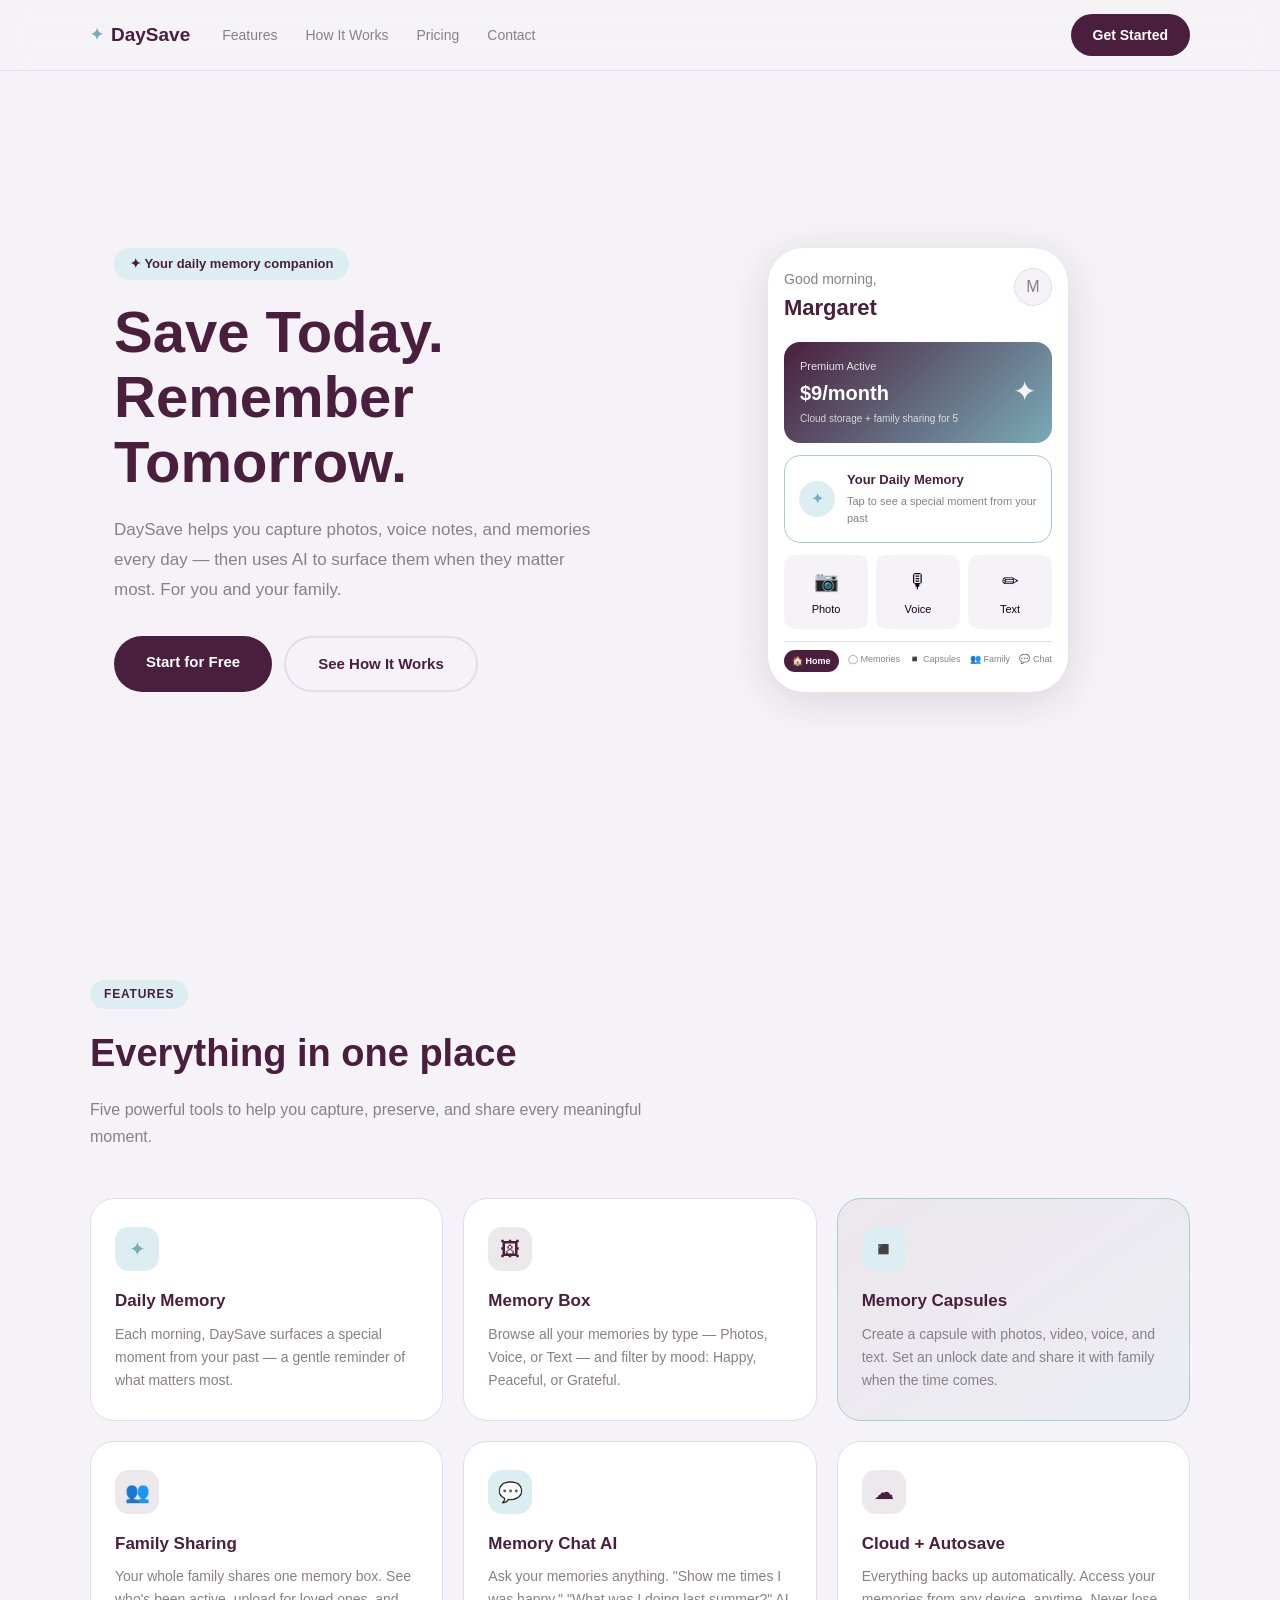
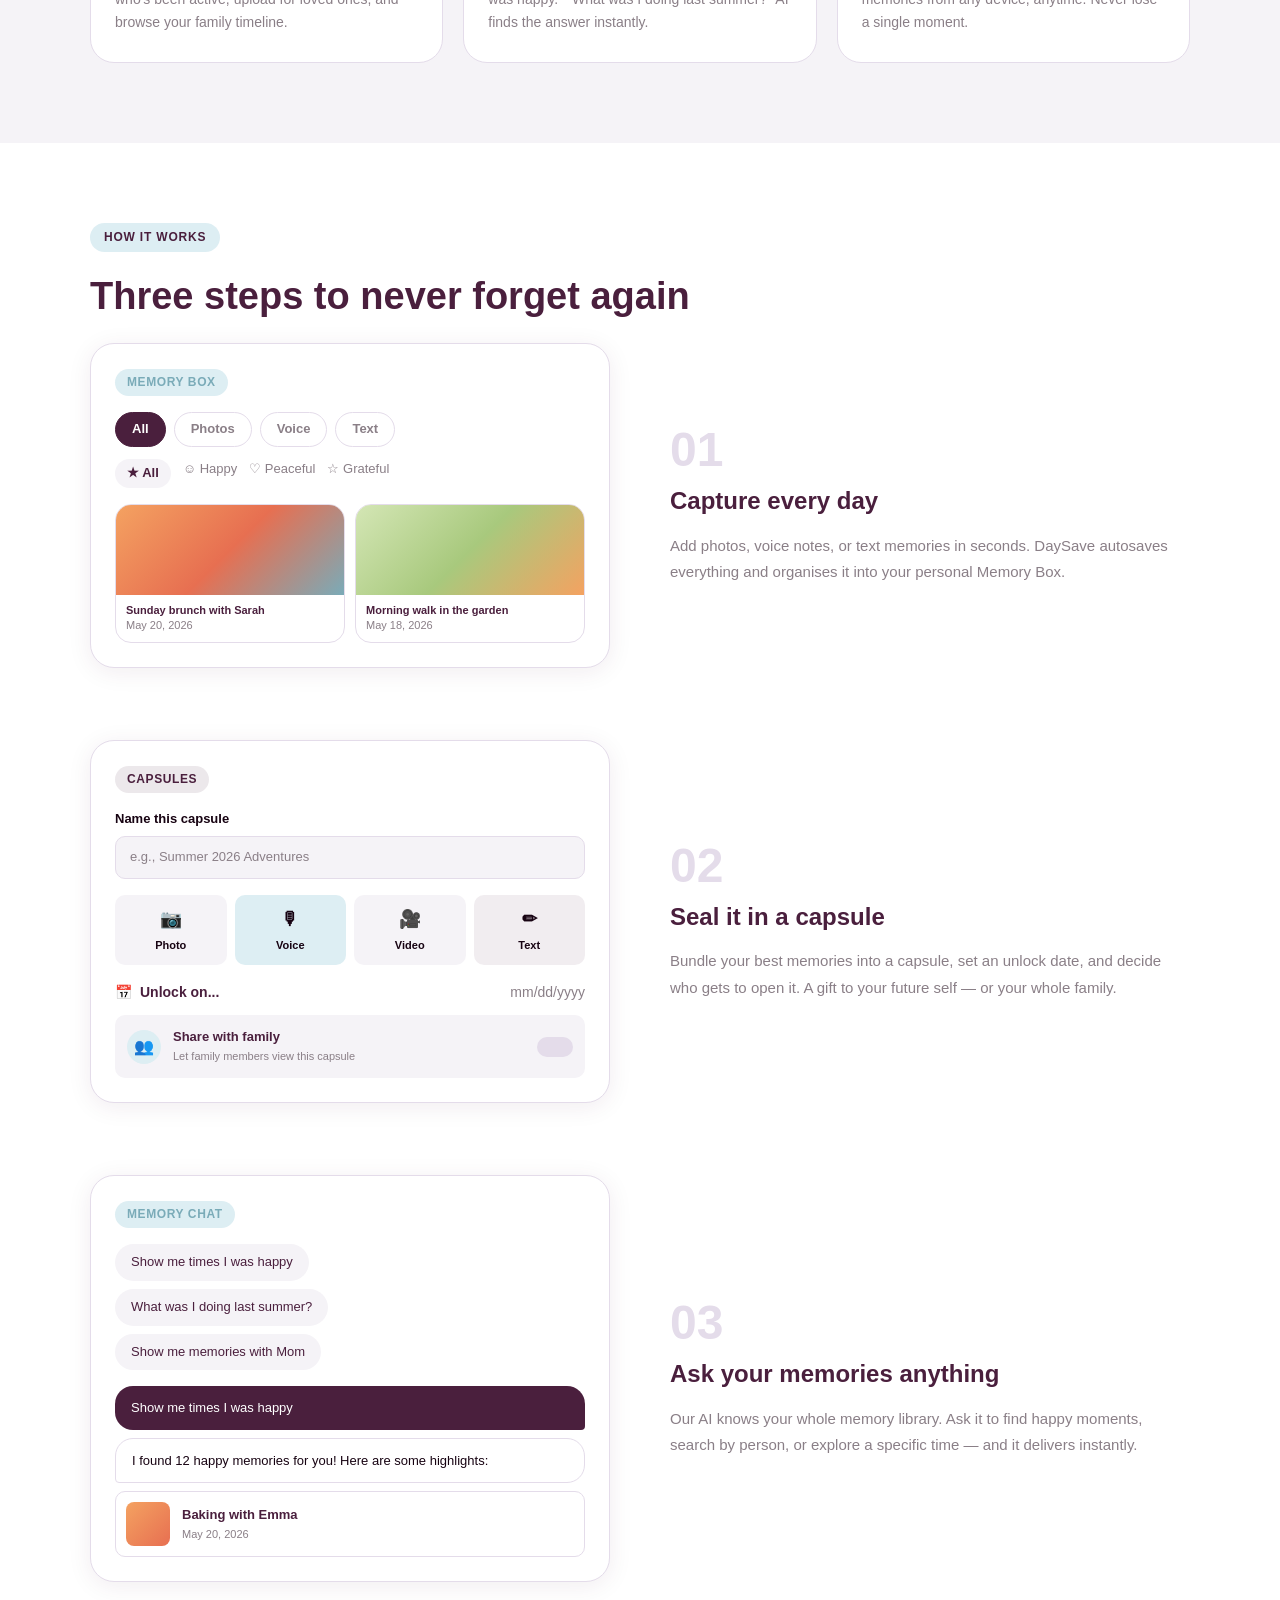
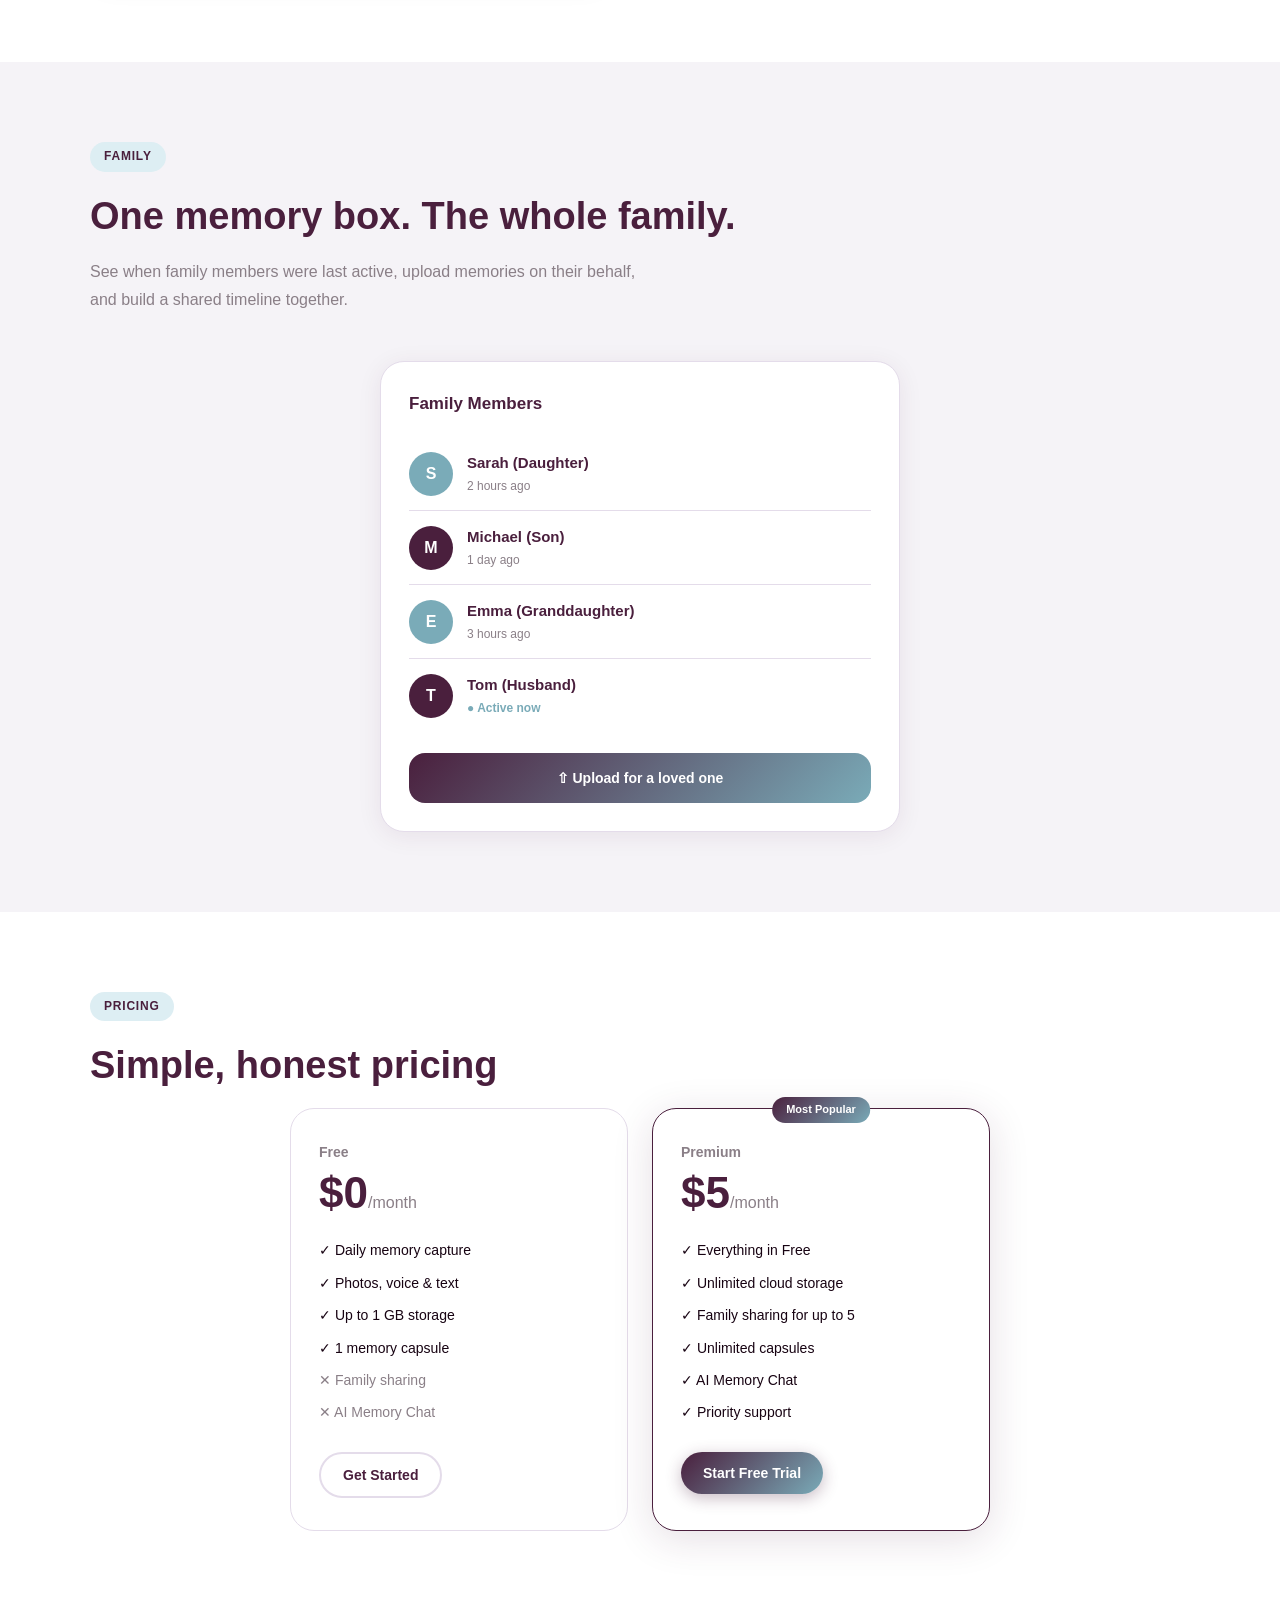
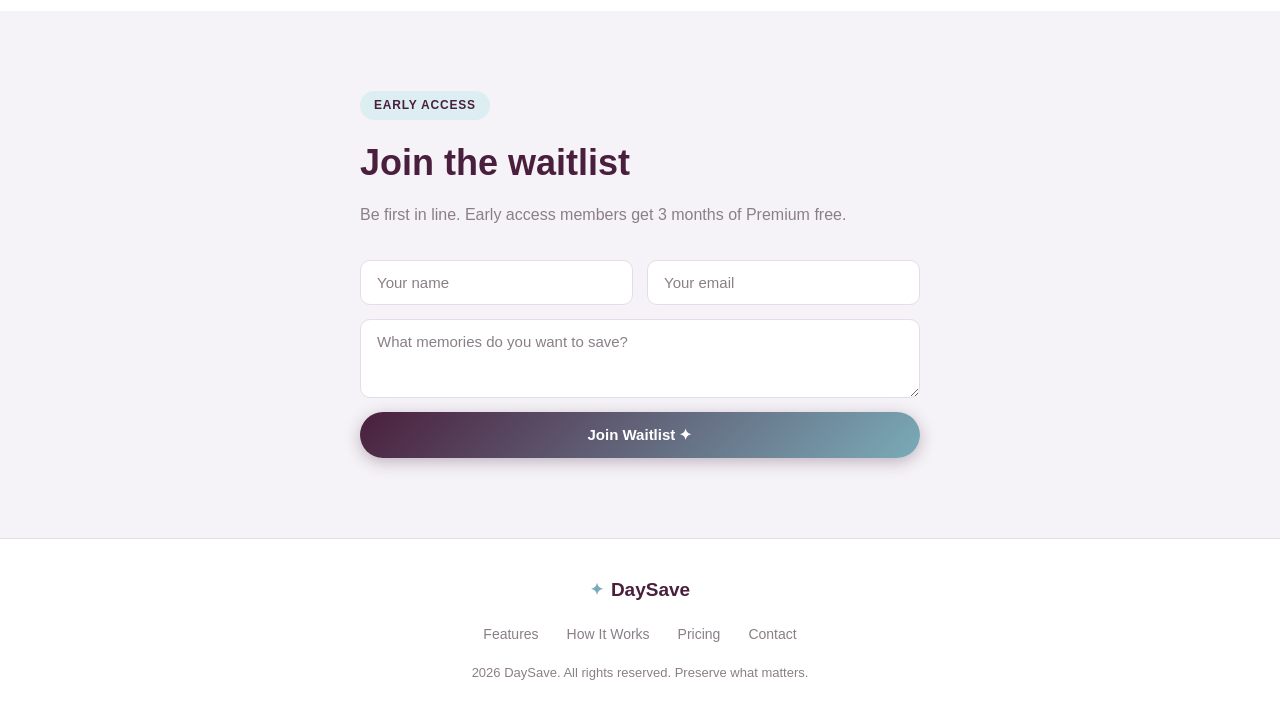
==== index.html @ 7a2ada7b "changed css" ====
<!doctype html>
<html lang="en">
  <head>
    <meta charset="UTF-8" />
    <meta name="viewport" content="width=device-width, initial-scale=1.0" />
    <title>DaySave — Preserve What Matters</title>
    <link rel="stylesheet" href="styles.css" />
  </head>
  <body>
    <!-- NAV -->
    <nav class="nav" id="nav">
      <div class="nav__inner">
        <div class="logo"><span class="logo__icon">&#10022;</span> DaySave</div>
        <ul class="nav__links" id="navLinks">
          <li><a href="#features">Features</a></li>
          <li><a href="#how-it-works">How It Works</a></li>
          <li><a href="#pricing">Pricing</a></li>
          <li><a href="#contact">Contact</a></li>
        </ul>
        <a href="#contact" class="btn">Get Started</a>
        <button class="hamburger" id="hamburger">&#9776;</button>
      </div>
    </nav>

    <!-- HERO -->
    <section class="hero">
      <div class="hero__text">
        <div class="hero__badge">&#10022; Your daily memory companion</div>
        <h1>Save Today.<br />Remember Tomorrow.</h1>
        <p>
          DaySave helps you capture photos, voice notes, and memories every day
          — then uses AI to surface them when they matter most. For you and your
          family.
        </p>
        <div class="hero__btns">
          <a href="#contact" class="btn btn--lg">Start for Free</a>
          <a href="#features" class="btn btn--outline btn--lg"
            >See How It Works</a
          >
        </div>
      </div>
      <div class="hero__phone">
        <div class="phone">
          <div class="phone__screen">
            <div class="app-header">
              <div>
                <div class="app-greeting">Good morning,</div>
                <div class="app-name-big">Margaret</div>
              </div>
              <div class="app-avatar">M</div>
            </div>
            <div class="premium-card">
              <div>
                <div class="premium-label">Premium Active</div>
                <div class="premium-price">$9/month</div>
                <div class="premium-sub">
                  Cloud storage + family sharing for 5
                </div>
              </div>
              <div class="premium-icon">&#10022;</div>
            </div>
            <div class="daily-card">
              <div class="daily-icon">&#10022;</div>
              <div>
                <div class="daily-title">Your Daily Memory</div>
                <div class="daily-sub">
                  Tap to see a special moment from your past
                </div>
              </div>
            </div>
            <div class="capture-row">
              <div class="capture-btn">
                <span>&#128247;</span>
                <span>Photo</span>
              </div>
              <div class="capture-btn">
                <span>&#127897;</span>
                <span>Voice</span>
              </div>
              <div class="capture-btn">
                <span>&#9999;</span>
                <span>Text</span>
              </div>
            </div>
            <div class="app-tabs">
              <div class="tab tab--active">&#127968; Home</div>
              <div class="tab">&#9711; Memories</div>
              <div class="tab">&#9726; Capsules</div>
              <div class="tab">&#128101; Family</div>
              <div class="tab">&#128172; Chat</div>
            </div>
          </div>
        </div>
      </div>
    </section>

    <!-- FEATURES -->
    <section class="section" id="features">
      <div class="section__inner">
        <div class="section__label">Features</div>
        <h2>Everything in one place</h2>
        <p class="section__sub">
          Five powerful tools to help you capture, preserve, and share every
          meaningful moment.
        </p>
        <div class="feature-grid">
          <div class="feature-card fade">
            <div class="feature-card__icon teal">&#10022;</div>
            <h3>Daily Memory</h3>
            <p>
              Each morning, DaySave surfaces a special moment from your past — a
              gentle reminder of what matters most.
            </p>
          </div>

          <div class="feature-card fade">
            <div class="feature-card__icon plum">&#128444;</div>
            <h3>Memory Box</h3>
            <p>
              Browse all your memories by type — Photos, Voice, or Text — and
              filter by mood: Happy, Peaceful, or Grateful.
            </p>
          </div>

          <div class="feature-card feature-card--highlight fade">
            <div class="feature-card__icon teal">&#9726;</div>
            <h3>Memory Capsules</h3>
            <p>
              Create a capsule with photos, video, voice, and text. Set an
              unlock date and share it with family when the time comes.
            </p>
          </div>

          <div class="feature-card fade">
            <div class="feature-card__icon plum">&#128101;</div>
            <h3>Family Sharing</h3>
            <p>
              Your whole family shares one memory box. See who's been active,
              upload for loved ones, and browse your family timeline.
            </p>
          </div>

          <div class="feature-card fade">
            <div class="feature-card__icon teal">&#128172;</div>
            <h3>Memory Chat AI</h3>
            <p>
              Ask your memories anything. "Show me times I was happy." "What was
              I doing last summer?" AI finds the answer instantly.
            </p>
          </div>

          <div class="feature-card fade">
            <div class="feature-card__icon plum">&#9729;</div>
            <h3>Cloud + Autosave</h3>
            <p>
              Everything backs up automatically. Access your memories from any
              device, anytime. Never lose a single moment.
            </p>
          </div>
        </div>
      </div>
    </section>

    <!-- APP SCREENS SHOWCASE -->
    <section class="section section--alt" id="how-it-works">
      <div class="section__inner">
        <div class="section__label">How It Works</div>
        <h2>Three steps to never forget again</h2>

        <div class="showcase">
          <div class="showcase__item fade">
            <div class="showcase__screen">
              <div class="screen-label teal-label">Memory Box</div>
              <div class="mem-filters">
                <span class="chip chip--active">All</span>
                <span class="chip">Photos</span>
                <span class="chip">Voice</span>
                <span class="chip">Text</span>
              </div>
              <div class="mem-moods">
                <span class="mood mood--active">&#9733; All</span>
                <span class="mood">&#9786; Happy</span>
                <span class="mood">&#9825; Peaceful</span>
                <span class="mood">&#9734; Grateful</span>
              </div>
              <div class="mem-grid">
                <div class="mem-card">
                  <div class="mem-img mem-img--sunset"></div>
                  <div class="mem-info">
                    Sunday brunch with Sarah<br /><span>May 20, 2026</span>
                  </div>
                </div>
                <div class="mem-card">
                  <div class="mem-img mem-img--garden"></div>
                  <div class="mem-info">
                    Morning walk in the garden<br /><span>May 18, 2026</span>
                  </div>
                </div>
              </div>
            </div>
            <div class="showcase__text">
              <div class="step-num">01</div>
              <h3>Capture every day</h3>
              <p>
                Add photos, voice notes, or text memories in seconds. DaySave
                autosaves everything and organises it into your personal Memory
                Box.
              </p>
            </div>
          </div>

          <div class="showcase__item showcase__item--flip fade">
            <div class="showcase__text">
              <div class="step-num">02</div>
              <h3>Seal it in a capsule</h3>
              <p>
                Bundle your best memories into a capsule, set an unlock date,
                and decide who gets to open it. A gift to your future self — or
                your whole family.
              </p>
            </div>
            <div class="showcase__screen">
              <div class="screen-label plum-label">Capsules</div>
              <div class="cap-field">
                <div class="cap-field__label">Name this capsule</div>
                <div class="cap-field__input">e.g., Summer 2026 Adventures</div>
              </div>
              <div class="cap-add">
                <div class="cap-btn"><span>&#128247;</span> Photo</div>
                <div class="cap-btn teal-btn"><span>&#127897;</span> Voice</div>
                <div class="cap-btn"><span>&#127909;</span> Video</div>
                <div class="cap-btn plum-btn"><span>&#9999;</span> Text</div>
              </div>
              <div class="cap-unlock">
                <span>&#128197;</span> Unlock on...
                <span class="cap-date">mm/dd/yyyy</span>
              </div>
              <div class="cap-share">
                <span class="cap-share__icon">&#128101;</span>
                <div>
                  <strong>Share with family</strong>
                  <div>Let family members view this capsule</div>
                </div>
                <div class="toggle"></div>
              </div>
            </div>
          </div>

          <div class="showcase__item fade">
            <div class="showcase__screen">
              <div class="screen-label teal-label">Memory Chat</div>
              <div class="chat-prompts">
                <div class="chat-chip">Show me times I was happy</div>
                <div class="chat-chip">What was I doing last summer?</div>
                <div class="chat-chip">Show me memories with Mom</div>
              </div>
              <div class="chat-bubble chat-bubble--user">
                Show me times I was happy
              </div>
              <div class="chat-bubble chat-bubble--ai">
                I found 12 happy memories for you! Here are some highlights:
              </div>
              <div class="chat-result">
                <div class="chat-result__img"></div>
                <div>
                  <strong>Baking with Emma</strong>
                  <div class="chat-result__date">May 20, 2026</div>
                </div>
              </div>
            </div>
            <div class="showcase__text">
              <div class="step-num">03</div>
              <h3>Ask your memories anything</h3>
              <p>
                Our AI knows your whole memory library. Ask it to find happy
                moments, search by person, or explore a specific time — and it
                delivers instantly.
              </p>
            </div>
          </div>
        </div>
      </div>
    </section>

    <!-- FAMILY -->
    <section class="section" id="family">
      <div class="section__inner">
        <div class="section__label">Family</div>
        <h2>One memory box. The whole family.</h2>
        <p class="section__sub">
          See when family members were last active, upload memories on their
          behalf, and build a shared timeline together.
        </p>
        <div class="family-card fade">
          <div class="family-members">
            <h3>Family Members</h3>
            <div class="member">
              <div class="member__avatar teal-avatar">S</div>
              <div>
                <strong>Sarah (Daughter)</strong>
                <div class="member__time">2 hours ago</div>
              </div>
            </div>
            <div class="member">
              <div class="member__avatar plum-avatar">M</div>
              <div>
                <strong>Michael (Son)</strong>
                <div class="member__time">1 day ago</div>
              </div>
            </div>
            <div class="member">
              <div class="member__avatar teal-avatar">E</div>
              <div>
                <strong>Emma (Granddaughter)</strong>
                <div class="member__time">3 hours ago</div>
              </div>
            </div>
            <div class="member">
              <div class="member__avatar plum-avatar">T</div>
              <div>
                <strong>Tom (Husband)</strong>
                <div class="member__time active">&#9679; Active now</div>
              </div>
            </div>
          </div>
          <div class="family-upload">&#8679; Upload for a loved one</div>
        </div>
      </div>
    </section>

    <!-- PRICING -->
    <section class="section section--alt" id="pricing">
      <div class="section__inner">
        <div class="section__label">Pricing</div>
        <h2>Simple, honest pricing</h2>
        <div class="pricing-cards">
          <div class="pricing-card fade">
            <div class="pricing-plan">Free</div>
            <div class="pricing-price">$0<span>/month</span></div>
            <ul class="pricing-list">
              <li>&#10003; Daily memory capture</li>
              <li>&#10003; Photos, voice &amp; text</li>
              <li>&#10003; Up to 1 GB storage</li>
              <li>&#10003; 1 memory capsule</li>
              <li class="dim">&#10005; Family sharing</li>
              <li class="dim">&#10005; AI Memory Chat</li>
            </ul>
            <a href="#contact" class="btn btn--outline">Get Started</a>
          </div>
          <div class="pricing-card pricing-card--highlight fade">
            <div class="pricing-badge">Most Popular</div>
            <div class="pricing-plan">Premium</div>
            <div class="pricing-price">$5<span>/month</span></div>
            <ul class="pricing-list">
              <li>&#10003; Everything in Free</li>
              <li>&#10003; Unlimited cloud storage</li>
              <li>&#10003; Family sharing for up to 5</li>
              <li>&#10003; Unlimited capsules</li>
              <li>&#10003; AI Memory Chat</li>
              <li>&#10003; Priority support</li>
            </ul>
            <a href="#contact" class="btn btn--gradient">Start Free Trial</a>
          </div>
        </div>
      </div>
    </section>

    <!-- CONTACT -->
    <section class="section" id="contact">
      <div class="section__inner">
        <div class="contact">
          <div class="section__label">Early Access</div>
          <h2>Join the waitlist</h2>
          <p>
            Be first in line. Early access members get 3 months of Premium free.
          </p>
          <form id="contactForm" class="form">
            <div class="form__row">
              <input type="text" name="name" placeholder="Your name" required />
              <input
                type="email"
                name="email"
                placeholder="Your email"
                required
              />
            </div>
            <textarea
              name="message"
              rows="3"
              placeholder="What memories do you want to save?"
            ></textarea>
            <button type="submit" class="btn btn--gradient btn--lg">
              Join Waitlist &#10022;
            </button>
          </form>
          <div class="form__success" id="formSuccess">
            You are on the list! We will be in touch very soon.
          </div>
        </div>
      </div>
    </section>

    <!-- FOOTER -->
    <footer class="footer">
      <div class="footer__inner">
        <div class="logo"><span class="logo__icon">&#10022;</span> DaySave</div>
        <nav>
          <a href="#features">Features</a>
          <a href="#how-it-works">How It Works</a>
          <a href="#pricing">Pricing</a>
          <a href="#contact">Contact</a>
        </nav>
        <p>2026 DaySave. All rights reserved. Preserve what matters.</p>
      </div>
    </footer>

    <script src="script.js"></script>
  </body>
</html>
---- styles.css ----
/* ===== RESET ===== */
*,
*::before,
*::after {
  margin: 0;
  padding: 0;
  box-sizing: border-box;
}

/* ===== DESIGN TOKENS (from wireframe) ===== */
:root {
  --plum: #4a1f3d; /* dark plum – headings, primary */
  --plum-deep: #3d1a32; /* deeper plum */
  --plum-light: #7a4f6d; /* lighter plum for accents */
  --teal: #7aabb8; /* blue-gray teal – secondary */
  --teal-light: #a8cdd6; /* lighter teal */
  --teal-bg: #ddeef3;
  --bg: #f5f3f7; /*page background */
  --bg-alt: #ede9f0;
  --white: #ffffff;
  --border: #e4dcea;
  --text: #170312;
  --text-soft: #8a7f87;
  --grad: linear-gradient(135deg, #4a1f3d 0%, #7aabb8 100%);
  --radius-sm: 10px;
  --radius: 16px;
  --radius-lg: 24px;
  --shadow: 0 4px 24px rgba(74, 31, 61, 0.08);
  --shadow-lg: 0 8px 40px rgba(74, 31, 61, 0.14);
  --max: 1100px;
  --ease: all 0.25s ease;
}

html {
  scroll-behavior: smooth;
}

body {
  font-family: -apple-system, BlinkMacSystemFont, "Segoe UI", sans-serif;
  background: var(--bg);
  color: var(--text);
  line-height: 1.6;
  overflow-x: hidden;
}

a {
  text-decoration: none;
  color: inherit;
}
ul {
  list-style: none;
}

/* ===== BUTTONS ===== */
.btn {
  display: inline-block;
  padding: 10px 22px;
  border-radius: 50px;
  font-size: 14px;
  font-weight: 600;
  cursor: pointer;
  border: none;
  font-family: inherit;
  transition: var(--ease);
  background: var(--plum);
  color: var(--white);
}
.btn:hover {
  background: var(--plum-deep);
  transform: translateY(-1px);
}
.btn--lg {
  padding: 14px 32px;
  font-size: 15px;
}
.btn--outline {
  background: transparent;
  border: 2px solid var(--border);
  color: var(--plum);
}
.btn--outline:hover {
  border-color: var(--plum);
  background: transparent;
  transform: translateY(-1px);
}
.btn--gradient {
  background: var(--grad);
  color: var(--white);
  box-shadow: 0 4px 16px rgba(74, 31, 61, 0.3);
}
.btn--gradient:hover {
  opacity: 0.9;
  transform: translateY(-1px);
}

/* ===== NAV ===== */
.nav {
  position: fixed;
  top: 0;
  left: 0;
  right: 0;
  z-index: 100;
  background: rgba(245, 243, 247, 0.92);
  backdrop-filter: blur(12px);
  -webkit-backdrop-filter: blur(12px);
  border-bottom: 1px solid var(--border);
  padding: 14px 24px;
  transition: var(--ease);
}
.nav__inner {
  max-width: var(--max);
  margin: 0 auto;
  display: flex;
  align-items: center;
  gap: 32px;
}
.logo {
  display: flex;
  align-items: center;
  gap: 8px;
  font-size: 19px;
  font-weight: 700;
  color: var(--plum);
  flex-shrink: 0;
}
.logo__icon {
  color: var(--teal);
  font-size: 16px;
}

.nav__links {
  display: flex;
  gap: 28px;
  flex: 1;
}
.nav__links a {
  color: var(--text-soft);
  font-size: 14px;
  font-weight: 500;
  transition: var(--ease);
}
.nav__links a:hover {
  color: var(--plum);
}

.nav .btn {
  margin-left: auto;
}

.hamburger {
  display: none;
  margin-left: auto;
  background: none;
  border: none;
  font-size: 22px;
  cursor: pointer;
  color: var(--plum);
}

/* ===== HERO ===== */
.hero {
  min-height: 100vh;
  display: grid;
  grid-template-columns: 1fr 1fr;
  align-items: center;
  gap: 60px;
  max-width: var(--max);
  margin: 0 auto;
  padding: 120px 24px 80px;
}

.hero__badge {
  display: inline-flex;
  align-items: center;
  gap: 6px;
  padding: 6px 16px;
  background: var(--teal-bg);
  border-radius: 50px;
  color: var(--plum);
  font-size: 13px;
  font-weight: 600;
  margin-bottom: 20px;
}

.hero__text h1 {
  font-size: clamp(36px, 5vw, 58px);
  font-weight: 800;
  color: var(--plum);
  line-height: 1.12;
  margin-bottom: 20px;
}

.hero__text p {
  font-size: 17px;
  color: var(--text-soft);
  max-width: 480px;
  line-height: 1.75;
  margin-bottom: 32px;
}

.hero__btns {
  display: flex;
  gap: 12px;
  flex-wrap: wrap;
}

/* Phone mockup */
.hero__phone {
  display: flex;
  justify-content: center;
}

.phone {
  width: 300px;
  background: var(--white);
  border-radius: 36px;
  box-shadow: var(--shadow-lg);
  padding: 20px 16px;
  animation: floatPhone 5s ease-in-out infinite;
}

@keyframes floatPhone {
  0%,
  100% {
    transform: translateY(0);
  }
  50% {
    transform: translateY(-10px);
  }
}

.phone__screen {
  display: flex;
  flex-direction: column;
  gap: 12px;
}

.app-header {
  display: flex;
  justify-content: space-between;
  align-items: flex-start;
  margin-bottom: 4px;
}
.app-greeting {
  font-size: 14px;
  color: var(--text-soft);
}
.app-name-big {
  font-size: 22px;
  font-weight: 800;
  color: var(--plum);
}
.app-avatar {
  width: 38px;
  height: 38px;
  background: var(--bg);
  border: 1px solid var(--border);
  border-radius: 50%;
  display: flex;
  align-items: center;
  justify-content: center;
  font-size: 16px;
  color: var(--text-soft);
}

.premium-card {
  background: var(--grad);
  border-radius: var(--radius);
  padding: 16px;
  display: flex;
  justify-content: space-between;
  align-items: center;
  color: var(--white);
}
.premium-label {
  font-size: 11px;
  opacity: 0.85;
  margin-bottom: 2px;
}
.premium-price {
  font-size: 20px;
  font-weight: 800;
}
.premium-sub {
  font-size: 10px;
  opacity: 0.75;
  margin-top: 2px;
}
.premium-icon {
  font-size: 28px;
  opacity: 0.9;
}

.daily-card {
  display: flex;
  align-items: center;
  gap: 12px;
  background: var(--white);
  border: 1.5px solid var(--teal-light);
  border-radius: var(--radius);
  padding: 14px;
}
.daily-icon {
  width: 36px;
  height: 36px;
  background: var(--teal-bg);
  border-radius: 50%;
  display: flex;
  align-items: center;
  justify-content: center;
  color: var(--teal);
  font-size: 16px;
  flex-shrink: 0;
}
.daily-title {
  font-size: 13px;
  font-weight: 700;
  color: var(--plum);
}
.daily-sub {
  font-size: 11px;
  color: var(--text-soft);
  margin-top: 2px;
}

.capture-row {
  display: flex;
  gap: 8px;
}
.capture-btn {
  flex: 1;
  background: var(--bg);
  border-radius: var(--radius-sm);
  padding: 10px 6px;
  text-align: center;
  font-size: 11px;
  color: var(--text);
  font-weight: 500;
  display: flex;
  flex-direction: column;
  align-items: center;
  gap: 4px;
}
.capture-btn span:first-child {
  font-size: 20px;
}

.app-tabs {
  display: flex;
  justify-content: space-between;
  padding-top: 8px;
  border-top: 1px solid var(--border);
  font-size: 9px;
  color: var(--text-soft);
}
.tab {
  text-align: center;
  padding: 2px 0;
}
.tab--active {
  color: var(--plum);
  font-weight: 700;
  background: var(--plum);
  color: var(--white);
  border-radius: 50px;
  padding: 4px 8px;
  font-size: 9px;
}

/* ===== SHARED SECTION ===== */
.section {
  padding: 80px 24px;
  background: var(--bg);
}
.section--alt {
  background: var(--white);
}

.section__inner {
  max-width: var(--max);
  margin: 0 auto;
}

.section__label {
  display: inline-block;
  padding: 5px 14px;
  background: var(--teal-bg);
  border-radius: 50px;
  color: var(--plum);
  font-size: 12px;
  font-weight: 700;
  letter-spacing: 0.8px;
  text-transform: uppercase;
  margin-bottom: 14px;
}

.section__inner > h2 {
  font-size: clamp(24px, 3.5vw, 38px);
  font-weight: 800;
  color: var(--plum);
  margin-bottom: 12px;
}

.section__sub {
  color: var(--text-soft);
  font-size: 16px;
  max-width: 560px;
  margin-bottom: 48px;
  line-height: 1.7;
}

/* ===== FEATURE GRID ===== */
.feature-grid {
  display: grid;
  grid-template-columns: repeat(3, 1fr);
  gap: 20px;
}

.feature-card {
  background: var(--white);
  border: 1px solid var(--border);
  border-radius: var(--radius-lg);
  padding: 28px 24px;
  transition: var(--ease);
}
.feature-card:hover {
  transform: translateY(-4px);
  box-shadow: var(--shadow);
}
.feature-card--highlight {
  background: linear-gradient(
    145deg,
    rgba(74, 31, 61, 0.06),
    rgba(122, 171, 184, 0.08)
  );
  border-color: var(--teal-light);
}

.feature-card__icon {
  width: 44px;
  height: 44px;
  border-radius: 14px;
  display: flex;
  align-items: center;
  justify-content: center;
  font-size: 20px;
  margin-bottom: 16px;
}
.teal {
  background: var(--teal-bg);
  color: var(--teal);
}
.plum {
  background: rgba(74, 31, 61, 0.1);
  color: var(--plum);
}

.feature-card h3 {
  font-size: 17px;
  font-weight: 700;
  margin-bottom: 8px;
  color: var(--plum);
}
.feature-card p {
  font-size: 14px;
  color: var(--text-soft);
  line-height: 1.65;
}

/* ===== APP SHOWCASE ===== */
.showcase {
  display: flex;
  flex-direction: column;
  gap: 72px;
  margin-top: 16px;
}

.showcase__item {
  display: grid;
  grid-template-columns: 1fr 1fr;
  gap: 60px;
  align-items: center;
}
.showcase__item--flip {
  direction: rtl;
}
.showcase__item--flip > * {
  direction: ltr;
}

.step-num {
  font-size: 48px;
  font-weight: 900;
  color: var(--border);
  line-height: 1;
  margin-bottom: 8px;
}
.showcase__text h3 {
  font-size: 24px;
  font-weight: 700;
  color: var(--plum);
  margin-bottom: 12px;
}
.showcase__text p {
  font-size: 15px;
  color: var(--text-soft);
  line-height: 1.75;
}

/* Screen mock panels */
.showcase__screen {
  background: var(--white);
  border: 1px solid var(--border);
  border-radius: var(--radius-lg);
  padding: 24px;
  box-shadow: var(--shadow);
}

.screen-label {
  font-size: 12px;
  font-weight: 700;
  letter-spacing: 0.6px;
  text-transform: uppercase;
  margin-bottom: 16px;
  display: inline-block;
  padding: 4px 12px;
  border-radius: 50px;
}
.teal-label {
  background: var(--teal-bg);
  color: var(--teal);
}
.plum-label {
  background: rgba(74, 31, 61, 0.1);
  color: var(--plum);
}

/* Memory box screen */
.mem-filters {
  display: flex;
  gap: 8px;
  margin-bottom: 12px;
  flex-wrap: wrap;
}
.chip {
  padding: 6px 16px;
  border-radius: 50px;
  font-size: 13px;
  font-weight: 600;
  background: var(--white);
  border: 1.5px solid var(--border);
  color: var(--text-soft);
}
.chip--active {
  background: var(--plum);
  color: var(--white);
  border-color: var(--plum);
}

.mem-moods {
  display: flex;
  gap: 12px;
  margin-bottom: 16px;
  font-size: 13px;
  color: var(--text-soft);
}
.mood--active {
  color: var(--plum);
  font-weight: 600;
  background: var(--bg);
  padding: 4px 12px;
  border-radius: 50px;
}

.mem-grid {
  display: grid;
  grid-template-columns: 1fr 1fr;
  gap: 10px;
}
.mem-card {
  background: var(--white);
  border-radius: var(--radius);
  overflow: hidden;
  border: 1px solid var(--border);
}
.mem-img {
  height: 90px;
  background: var(--bg-alt);
}
.mem-img--sunset {
  background: linear-gradient(135deg, #f4a261, #e76f51, #7aabb8);
}
.mem-img--garden {
  background: linear-gradient(135deg, #d4e6b5, #a8c97d, #f4a261);
}

.mem-info {
  padding: 8px 10px;
  font-size: 11px;
  font-weight: 600;
  color: var(--plum);
  line-height: 1.4;
}
.mem-info span {
  font-weight: 400;
  color: var(--text-soft);
}

/* Capsule screen */
.cap-field {
  margin-bottom: 16px;
}
.cap-field__label {
  font-size: 13px;
  font-weight: 700;
  margin-bottom: 6px;
}
.cap-field__input {
  padding: 10px 14px;
  border: 1.5px solid var(--border);
  border-radius: var(--radius-sm);
  font-size: 13px;
  color: var(--text-soft);
  background: var(--bg);
}

.cap-add {
  display: grid;
  grid-template-columns: repeat(4, 1fr);
  gap: 8px;
  margin-bottom: 16px;
}
.cap-btn {
  background: var(--bg);
  border-radius: var(--radius-sm);
  padding: 10px 4px;
  text-align: center;
  font-size: 11px;
  color: var(--text);
  font-weight: 600;
  display: flex;
  flex-direction: column;
  align-items: center;
  gap: 4px;
}
.cap-btn span {
  font-size: 18px;
}
.teal-btn {
  background: var(--teal-bg);
}
.plum-btn {
  background: rgba(74, 31, 61, 0.08);
}

.cap-unlock {
  display: flex;
  align-items: center;
  gap: 8px;
  font-size: 14px;
  font-weight: 600;
  color: var(--plum);
  margin-bottom: 12px;
}
.cap-date {
  color: var(--text-soft);
  font-weight: 400;
  margin-left: auto;
}

.cap-share {
  display: flex;
  align-items: center;
  gap: 12px;
  padding: 12px;
  background: var(--bg);
  border-radius: var(--radius-sm);
  font-size: 13px;
}
.cap-share__icon {
  width: 34px;
  height: 34px;
  background: var(--teal-bg);
  border-radius: 50%;
  display: flex;
  align-items: center;
  justify-content: center;
  font-size: 16px;
  color: var(--teal);
  flex-shrink: 0;
}
.cap-share strong {
  display: block;
  font-size: 13px;
  color: var(--plum);
}
.cap-share div {
  font-size: 11px;
  color: var(--text-soft);
}
.toggle {
  margin-left: auto;
  width: 36px;
  height: 20px;
  background: var(--border);
  border-radius: 50px;
  flex-shrink: 0;
}

/* Chat screen */
.chat-prompts {
  display: flex;
  flex-direction: column;
  gap: 8px;
  margin-bottom: 16px;
}
.chat-chip {
  display: inline-block;
  background: var(--bg);
  border-radius: 50px;
  padding: 8px 16px;
  font-size: 13px;
  color: var(--plum);
  font-weight: 500;
  align-self: flex-start;
}

.chat-bubble {
  padding: 12px 16px;
  border-radius: 18px;
  font-size: 13px;
  margin-bottom: 8px;
  line-height: 1.5;
}
.chat-bubble--user {
  background: var(--plum);
  color: var(--white);
  align-self: flex-end;
  margin-left: auto;
  border-radius: 18px 18px 4px 18px;
}
.chat-bubble--ai {
  background: var(--white);
  border: 1px solid var(--border);
  color: var(--text);
  border-radius: 18px 18px 18px 4px;
}

.chat-result {
  display: flex;
  align-items: center;
  gap: 12px;
  padding: 10px;
  background: var(--white);
  border: 1px solid var(--border);
  border-radius: var(--radius-sm);
}
.chat-result__img {
  width: 44px;
  height: 44px;
  border-radius: 8px;
  background: linear-gradient(135deg, #f4a261, #e76f51);
  flex-shrink: 0;
}
.chat-result strong {
  font-size: 13px;
  color: var(--plum);
  display: block;
}
.chat-result__date {
  font-size: 11px;
  color: var(--text-soft);
}

/* ===== FAMILY SECTION ===== */
.family-card {
  max-width: 520px;
  margin: 0 auto;
  background: var(--white);
  border: 1px solid var(--border);
  border-radius: var(--radius-lg);
  padding: 28px;
  box-shadow: var(--shadow);
}
.family-card h3 {
  font-size: 17px;
  font-weight: 700;
  color: var(--plum);
  margin-bottom: 20px;
}

.member {
  display: flex;
  align-items: center;
  gap: 14px;
  padding: 14px 0;
  border-bottom: 1px solid var(--border);
}
.member:last-child {
  border-bottom: none;
}

.member__avatar {
  width: 44px;
  height: 44px;
  border-radius: 50%;
  display: flex;
  align-items: center;
  justify-content: center;
  font-size: 16px;
  font-weight: 700;
  color: var(--white);
  flex-shrink: 0;
}
.teal-avatar {
  background: var(--teal);
}
.plum-avatar {
  background: var(--plum);
}

.member strong {
  font-size: 15px;
  font-weight: 600;
  color: var(--plum);
  display: block;
}
.member__time {
  font-size: 12px;
  color: var(--text-soft);
  margin-top: 2px;
}
.member__time.active {
  color: var(--teal);
  font-weight: 600;
}

.family-upload {
  margin-top: 20px;
  padding: 14px;
  background: var(--grad);
  color: var(--white);
  border-radius: var(--radius);
  text-align: center;
  font-weight: 600;
  font-size: 14px;
}

/* ===== PRICING ===== */
.pricing-cards {
  display: grid;
  grid-template-columns: 1fr 1fr;
  gap: 24px;
  max-width: 700px;
  margin: 0 auto;
}

.pricing-card {
  background: var(--white);
  border: 1.5px solid var(--border);
  border-radius: var(--radius-lg);
  padding: 32px 28px;
  position: relative;
}
.pricing-card--highlight {
  border-color: var(--plum);
  box-shadow: var(--shadow-lg);
}

.pricing-badge {
  position: absolute;
  top: -12px;
  left: 50%;
  transform: translateX(-50%);
  background: var(--grad);
  color: var(--white);
  font-size: 11px;
  font-weight: 700;
  padding: 4px 14px;
  border-radius: 50px;
  white-space: nowrap;
}

.pricing-plan {
  font-size: 14px;
  font-weight: 600;
  color: var(--text-soft);
  margin-bottom: 8px;
}
.pricing-price {
  font-size: 44px;
  font-weight: 900;
  color: var(--plum);
  line-height: 1;
  margin-bottom: 24px;
}
.pricing-price span {
  font-size: 16px;
  font-weight: 500;
  color: var(--text-soft);
}

.pricing-list {
  list-style: none;
  display: flex;
  flex-direction: column;
  gap: 10px;
  margin-bottom: 28px;
  font-size: 14px;
  color: var(--text);
}
.pricing-list li {
  display: flex;
  align-items: center;
  gap: 8px;
}
.pricing-list .dim {
  color: var(--text-soft);
}

/* ===== CONTACT ===== */
.contact {
  max-width: 560px;
  margin: 0 auto;
}
.contact h2 {
  font-size: clamp(24px, 3.5vw, 36px);
  font-weight: 800;
  color: var(--plum);
  margin-bottom: 10px;
}
.contact > p {
  color: var(--text-soft);
  margin-bottom: 32px;
  font-size: 16px;
}

.form {
  display: flex;
  flex-direction: column;
  gap: 14px;
}
.form__row {
  display: grid;
  grid-template-columns: 1fr 1fr;
  gap: 14px;
}

.form input,
.form textarea {
  width: 100%;
  padding: 13px 16px;
  border: 1.5px solid var(--border);
  border-radius: var(--radius-sm);
  font-size: 15px;
  font-family: inherit;
  color: var(--text);
  background: var(--white);
  outline: none;
  transition: border-color 0.2s;
}
.form input:focus,
.form textarea:focus {
  border-color: var(--plum);
}
.form input::placeholder,
.form textarea::placeholder {
  color: var(--text-soft);
}

.form__success {
  display: none;
  margin-top: 20px;
  padding: 20px 24px;
  background: var(--teal-bg);
  border: 1px solid var(--teal-light);
  border-radius: var(--radius);
  color: var(--plum);
  font-weight: 600;
  font-size: 15px;
}

/* ===== FOOTER ===== */
.footer {
  background: var(--white);
  border-top: 1px solid var(--border);
  padding: 36px 24px;
}
.footer__inner {
  max-width: var(--max);
  margin: 0 auto;
  display: flex;
  flex-direction: column;
  align-items: center;
  gap: 18px;
  text-align: center;
}
.footer nav {
  display: flex;
  gap: 28px;
  flex-wrap: wrap;
  justify-content: center;
}
.footer nav a {
  font-size: 14px;
  color: var(--text-soft);
  transition: var(--ease);
}
.footer nav a:hover {
  color: var(--plum);
}
.footer p {
  font-size: 13px;
  color: var(--text-soft);
}

/* ===== FADE ANIMATION ===== */
.fade {
  opacity: 0;
  transform: translateY(22px);
  transition:
    opacity 0.55s ease,
    transform 0.55s ease;
}
.fade.visible {
  opacity: 1;
  transform: translateY(0);
}

/* ===== RESPONSIVE ===== */
@media (max-width: 900px) {
  .hero {
    grid-template-columns: 1fr;
    text-align: center;
    padding-top: 100px;
    gap: 40px;
  }
  .hero__text p {
    margin-left: auto;
    margin-right: auto;
  }
  .hero__btns {
    justify-content: center;
  }
  .hero__phone {
    order: -1;
  }
  .feature-grid {
    grid-template-columns: 1fr 1fr;
  }
  .showcase__item {
    grid-template-columns: 1fr;
    gap: 32px;
  }
  .showcase__item--flip {
    direction: ltr;
  }
  .pricing-cards {
    grid-template-columns: 1fr;
    max-width: 380px;
  }
}

@media (max-width: 768px) {
  .nav__links {
    display: none;
  }
  .nav .btn {
    display: none;
  }
  .hamburger {
    display: block;
  }
  .nav__links.open {
    display: flex;
    flex-direction: column;
    position: fixed;
    inset: 0;
    background: var(--bg);
    align-items: center;
    justify-content: center;
    gap: 32px;
    font-size: 20px;
    z-index: 99;
  }
  .nav__links.open a {
    color: var(--plum);
    font-weight: 600;
  }
  .feature-grid {
    grid-template-columns: 1fr;
  }
  .form__row {
    grid-template-columns: 1fr;
  }
  .phone {
    width: 260px;
  }
}

@media (max-width: 480px) {
  .section {
    padding: 56px 20px;
  }
}
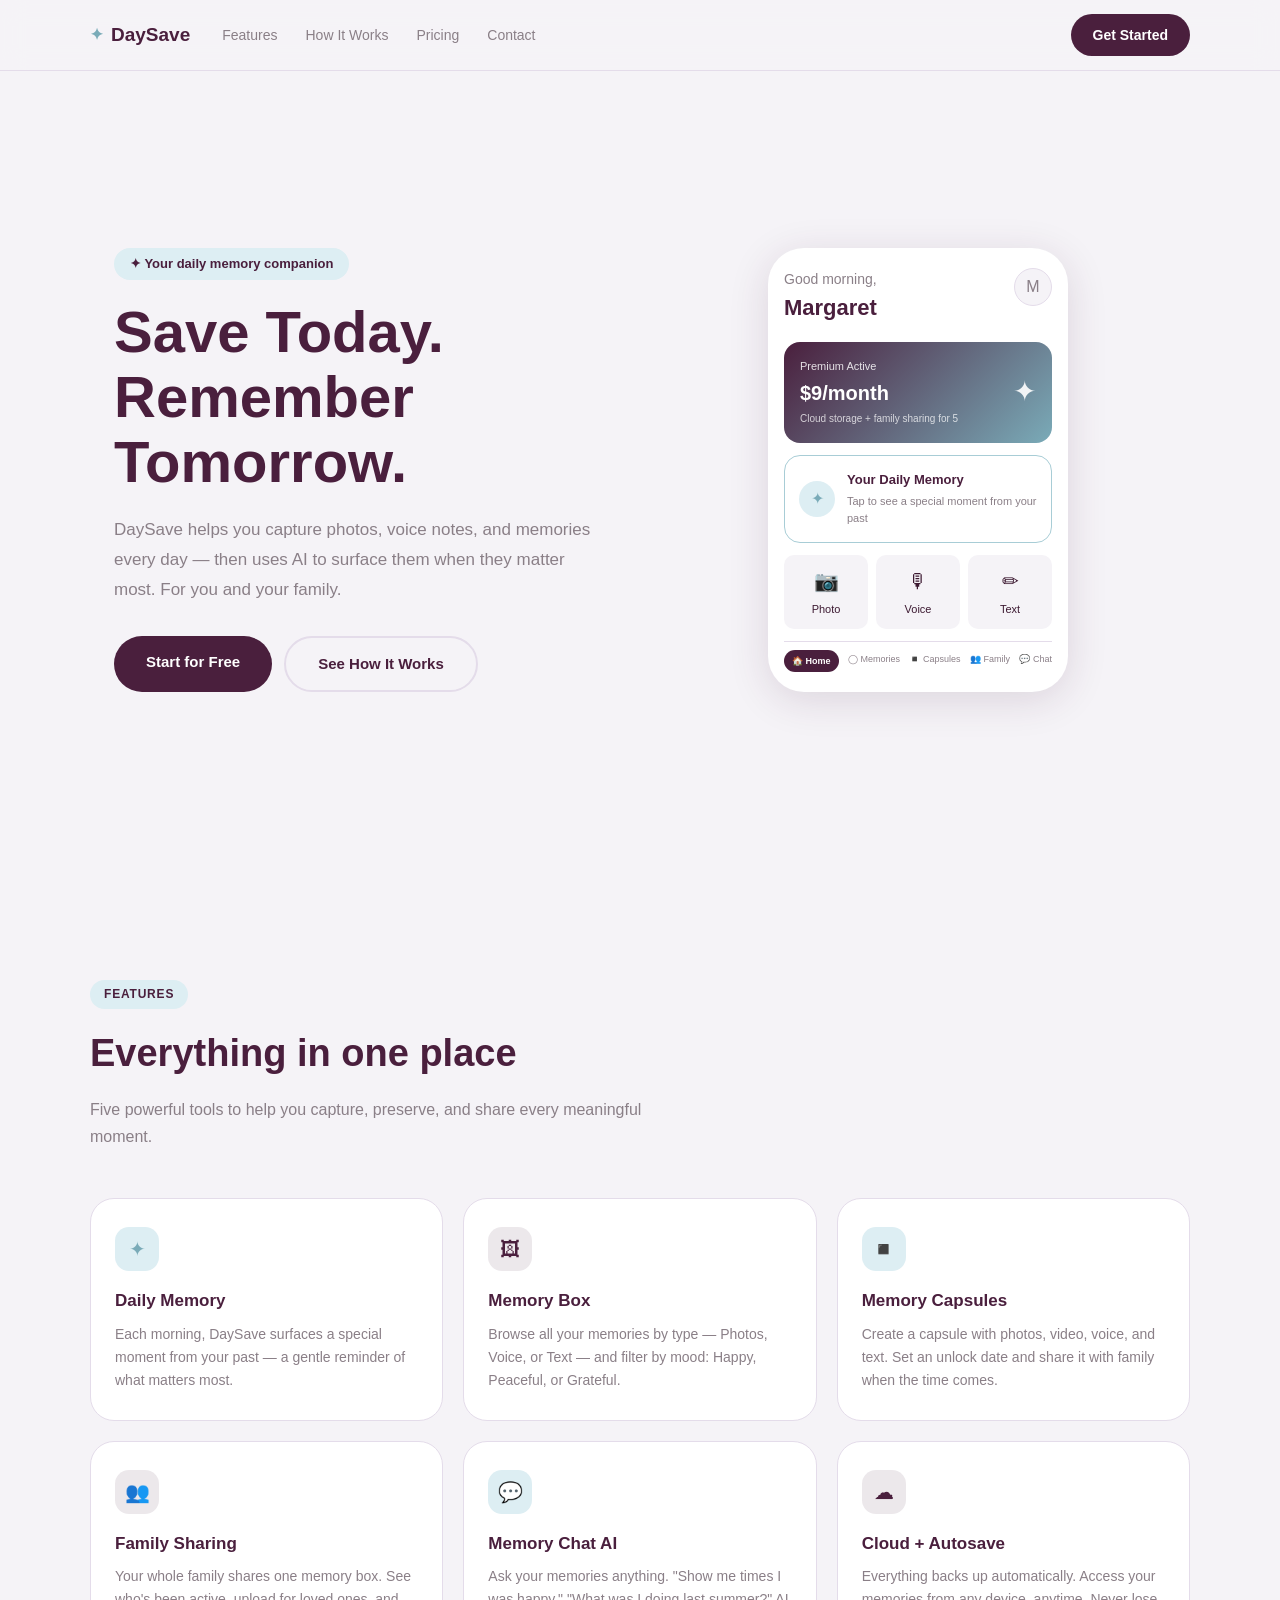
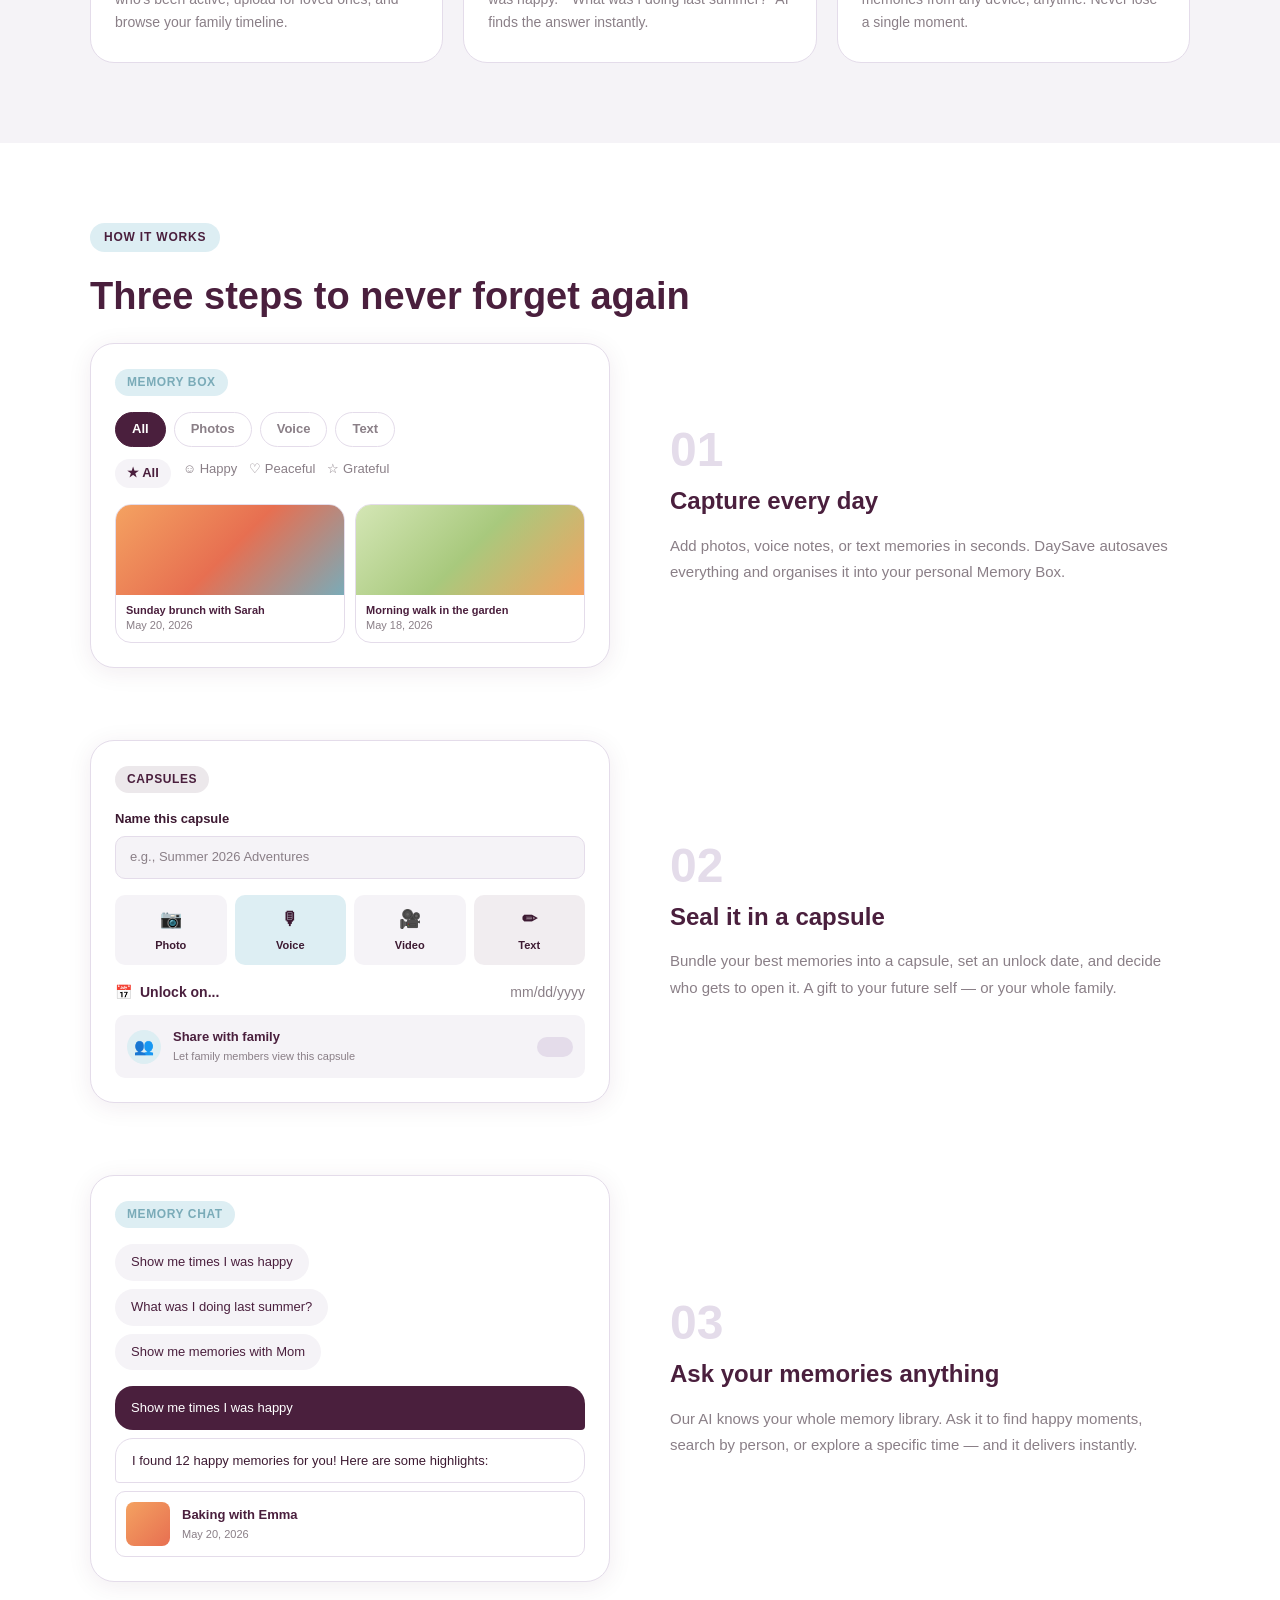
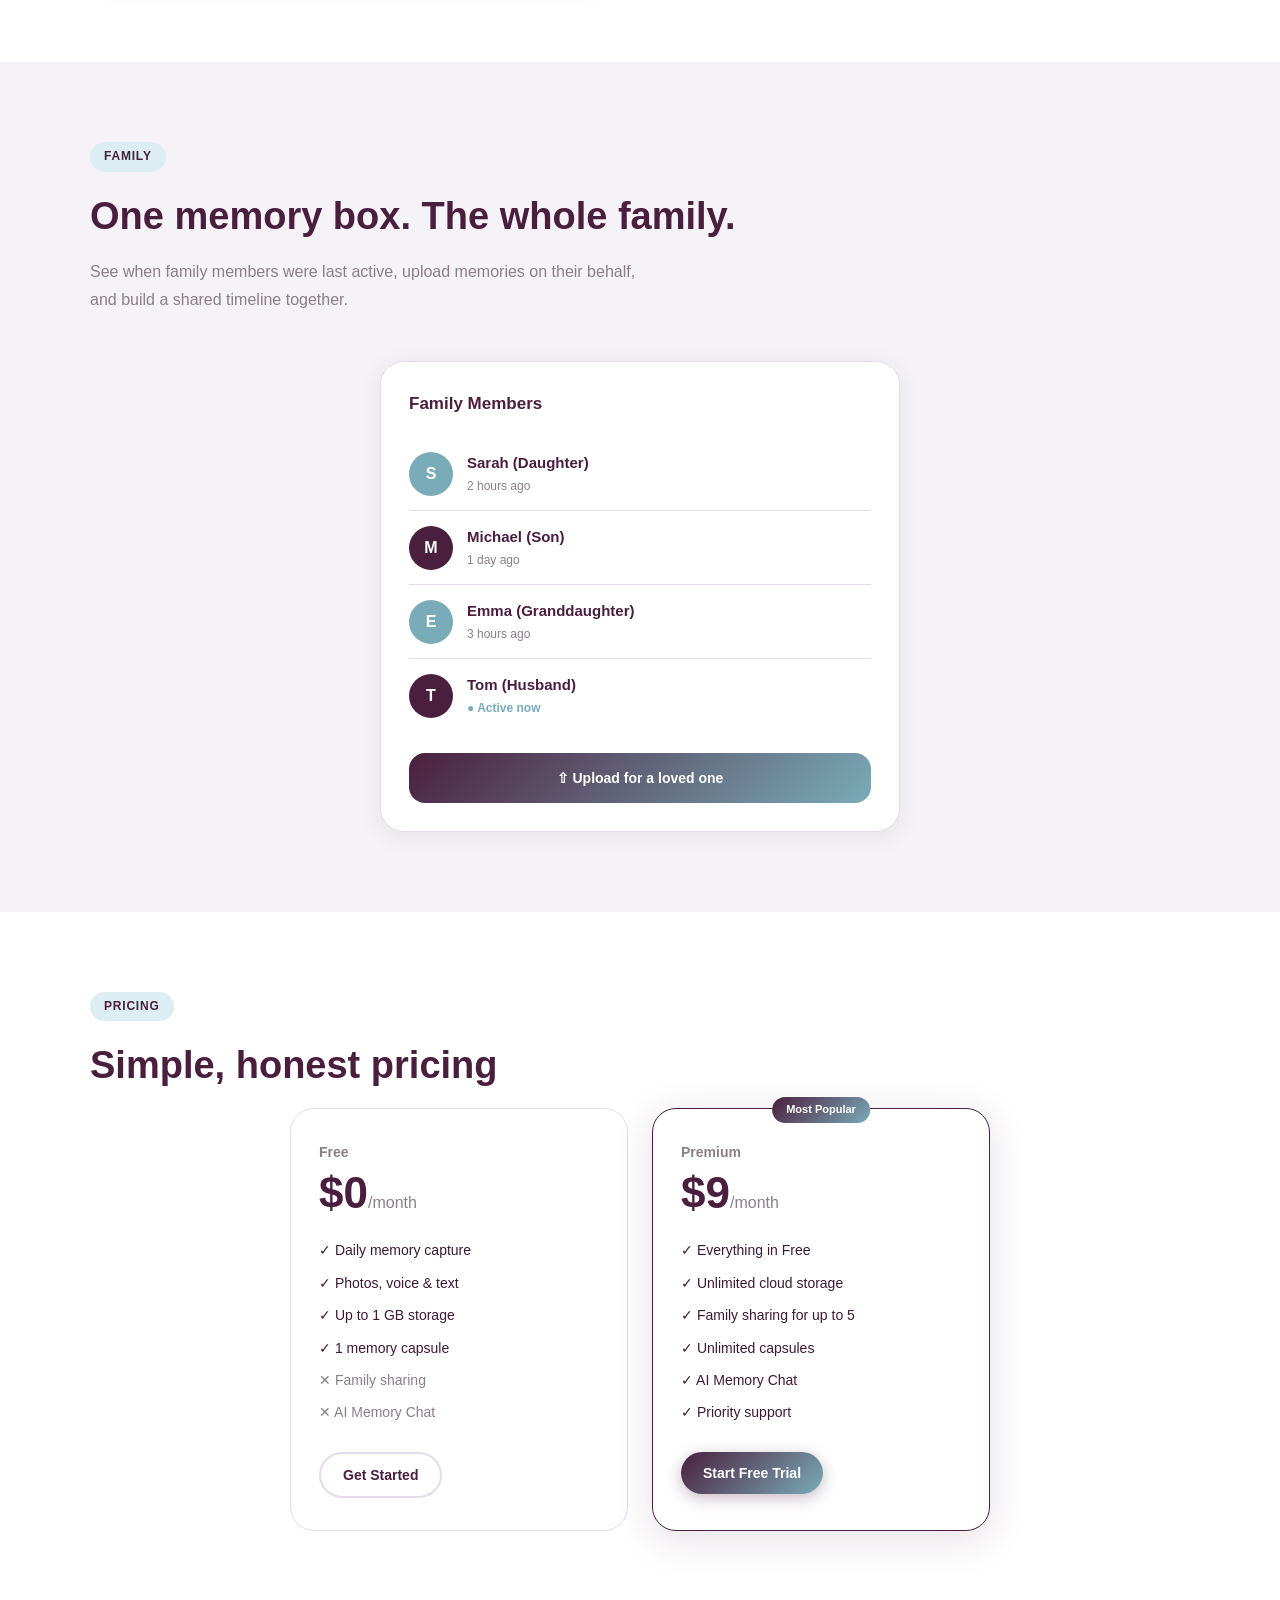
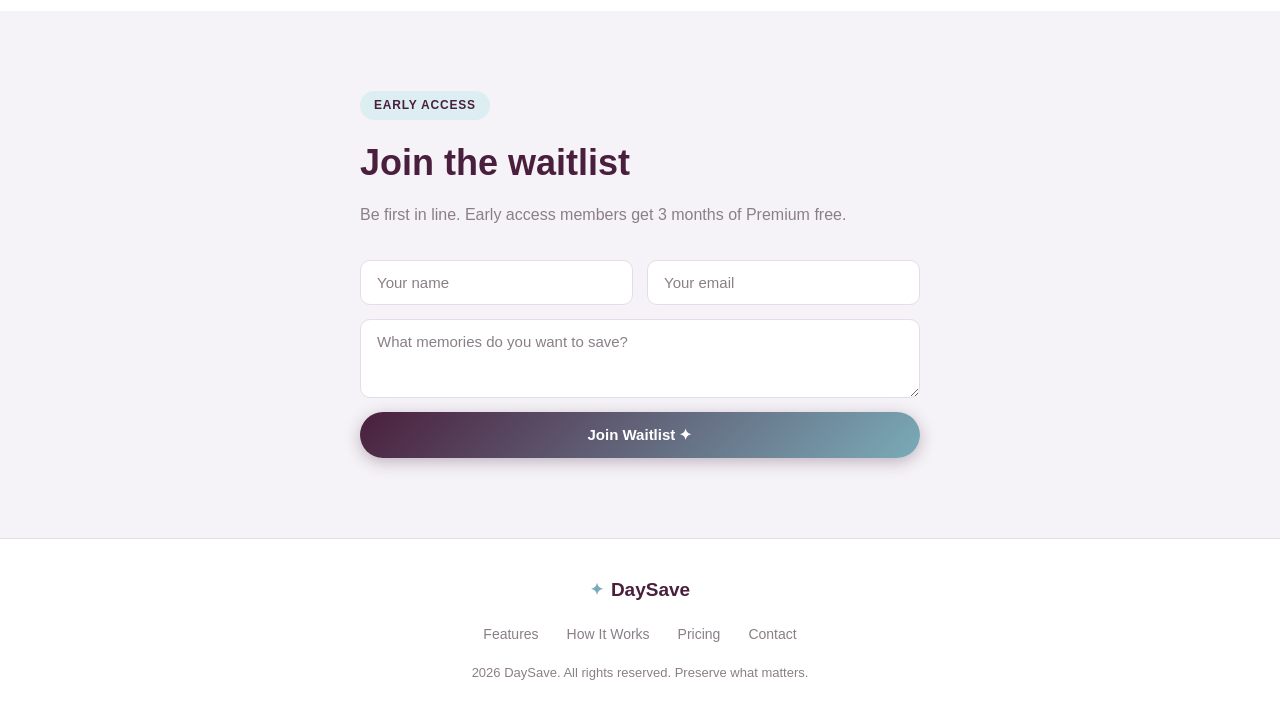
==== commit eb50fcf6: "update" ====
--- a/index.html
+++ b/index.html
@@ -1,419 +1,356 @@
-<!doctype html>
+<!DOCTYPE html>
 <html lang="en">
-  <head>
-    <meta charset="UTF-8" />
-    <meta name="viewport" content="width=device-width, initial-scale=1.0" />
+<head>
+    <meta charset="UTF-8">
+    <meta name="viewport" content="width=device-width, initial-scale=1.0">
     <title>DaySave — Preserve What Matters</title>
-    <link rel="stylesheet" href="styles.css" />
-  </head>
-  <body>
+    <link rel="stylesheet" href="styles.css">
+</head>
+<body>
+
     <!-- NAV -->
     <nav class="nav" id="nav">
-      <div class="nav__inner">
-        <div class="logo"><span class="logo__icon">&#10022;</span> DaySave</div>
-        <ul class="nav__links" id="navLinks">
-          <li><a href="#features">Features</a></li>
-          <li><a href="#how-it-works">How It Works</a></li>
-          <li><a href="#pricing">Pricing</a></li>
-          <li><a href="#contact">Contact</a></li>
-        </ul>
-        <a href="#contact" class="btn">Get Started</a>
-        <button class="hamburger" id="hamburger">&#9776;</button>
-      </div>
+        <div class="nav__inner">
+            <div class="logo">
+                <span class="logo__icon">&#10022;</span> DaySave
+            </div>
+            <ul class="nav__links" id="navLinks">
+                <li><a href="#features">Features</a></li>
+                <li><a href="#how-it-works">How It Works</a></li>
+                <li><a href="#pricing">Pricing</a></li>
+                <li><a href="#contact">Contact</a></li>
+            </ul>
+            <a href="#contact" class="btn">Get Started</a>
+            <button class="dream" id="dream">&#9776;</button>
+        </div>
     </nav>
 
     <!-- HERO -->
     <section class="hero">
-      <div class="hero__text">
-        <div class="hero__badge">&#10022; Your daily memory companion</div>
-        <h1>Save Today.<br />Remember Tomorrow.</h1>
-        <p>
-          DaySave helps you capture photos, voice notes, and memories every day
-          — then uses AI to surface them when they matter most. For you and your
-          family.
-        </p>
-        <div class="hero__btns">
-          <a href="#contact" class="btn btn--lg">Start for Free</a>
-          <a href="#features" class="btn btn--outline btn--lg"
-            >See How It Works</a
-          >
-        </div>
-      </div>
-      <div class="hero__phone">
-        <div class="phone">
-          <div class="phone__screen">
-            <div class="app-header">
-              <div>
-                <div class="app-greeting">Good morning,</div>
-                <div class="app-name-big">Margaret</div>
-              </div>
-              <div class="app-avatar">M</div>
-            </div>
-            <div class="premium-card">
-              <div>
-                <div class="premium-label">Premium Active</div>
-                <div class="premium-price">$9/month</div>
-                <div class="premium-sub">
-                  Cloud storage + family sharing for 5
-                </div>
-              </div>
-              <div class="premium-icon">&#10022;</div>
-            </div>
-            <div class="daily-card">
-              <div class="daily-icon">&#10022;</div>
-              <div>
-                <div class="daily-title">Your Daily Memory</div>
-                <div class="daily-sub">
-                  Tap to see a special moment from your past
-                </div>
-              </div>
-            </div>
-            <div class="capture-row">
-              <div class="capture-btn">
-                <span>&#128247;</span>
-                <span>Photo</span>
-              </div>
-              <div class="capture-btn">
-                <span>&#127897;</span>
-                <span>Voice</span>
-              </div>
-              <div class="capture-btn">
-                <span>&#9999;</span>
-                <span>Text</span>
-              </div>
-            </div>
-            <div class="app-tabs">
-              <div class="tab tab--active">&#127968; Home</div>
-              <div class="tab">&#9711; Memories</div>
-              <div class="tab">&#9726; Capsules</div>
-              <div class="tab">&#128101; Family</div>
-              <div class="tab">&#128172; Chat</div>
-            </div>
-          </div>
-        </div>
-      </div>
+        <div class="hero__text">
+            <div class="hero__badge">&#10022; Your daily memory companion</div>
+            <h1>Save Today.<br>Remember Tomorrow.</h1>
+            <p>DaySave helps you capture photos, voice notes, and memories every day — then uses AI to surface them when they matter most. For you and your family.</p>
+            <div class="hero__btns">
+                <a href="#contact" class="btn btn--lg">Start for Free</a>
+                <a href="#features" class="btn btn--outline btn--lg">See How It Works</a>
+            </div>
+        </div>
+        <div class="hero__phone">
+            <div class="phone">
+                <div class="phone__screen">
+                    <div class="app-header">
+                        <div>
+                            <div class="app-greeting">Good morning,</div>
+                            <div class="app-name-big">Margaret</div>
+                        </div>
+                        <div class="app-avatar">M</div>
+                    </div>
+                    <div class="premium-card">
+                        <div>
+                            <div class="premium-label">Premium Active</div>
+                            <div class="premium-price">$9/month</div>
+                            <div class="premium-sub">Cloud storage + family sharing for 5</div>
+                        </div>
+                        <div class="premium-icon">&#10022;</div>
+                    </div>
+                    <div class="daily-card">
+                        <div class="daily-icon">&#10022;</div>
+                        <div>
+                            <div class="daily-title">Your Daily Memory</div>
+                            <div class="daily-sub">Tap to see a special moment from your past</div>
+                        </div>
+                    </div>
+                    <div class="capture-row">
+                        <div class="capture-btn">
+                            <span>&#128247;</span>
+                            <span>Photo</span>
+                        </div>
+                        <div class="capture-btn">
+                            <span>&#127897;</span>
+                            <span>Voice</span>
+                        </div>
+                        <div class="capture-btn">
+                            <span>&#9999;</span>
+                            <span>Text</span>
+                        </div>
+                    </div>
+                    <div class="app-tabs">
+                        <div class="tab tab--active">&#127968; Home</div>
+                        <div class="tab">&#9711; Memories</div>
+                        <div class="tab">&#9726; Capsules</div>
+                        <div class="tab">&#128101; Family</div>
+                        <div class="tab">&#128172; Chat</div>
+                    </div>
+                </div>
+            </div>
+        </div>
     </section>
 
     <!-- FEATURES -->
     <section class="section" id="features">
-      <div class="section__inner">
-        <div class="section__label">Features</div>
-        <h2>Everything in one place</h2>
-        <p class="section__sub">
-          Five powerful tools to help you capture, preserve, and share every
-          meaningful moment.
-        </p>
-        <div class="feature-grid">
-          <div class="feature-card fade">
-            <div class="feature-card__icon teal">&#10022;</div>
-            <h3>Daily Memory</h3>
-            <p>
-              Each morning, DaySave surfaces a special moment from your past — a
-              gentle reminder of what matters most.
-            </p>
-          </div>
-
-          <div class="feature-card fade">
-            <div class="feature-card__icon plum">&#128444;</div>
-            <h3>Memory Box</h3>
-            <p>
-              Browse all your memories by type — Photos, Voice, or Text — and
-              filter by mood: Happy, Peaceful, or Grateful.
-            </p>
-          </div>
-
-          <div class="feature-card feature-card--highlight fade">
-            <div class="feature-card__icon teal">&#9726;</div>
-            <h3>Memory Capsules</h3>
-            <p>
-              Create a capsule with photos, video, voice, and text. Set an
-              unlock date and share it with family when the time comes.
-            </p>
-          </div>
-
-          <div class="feature-card fade">
-            <div class="feature-card__icon plum">&#128101;</div>
-            <h3>Family Sharing</h3>
-            <p>
-              Your whole family shares one memory box. See who's been active,
-              upload for loved ones, and browse your family timeline.
-            </p>
-          </div>
-
-          <div class="feature-card fade">
-            <div class="feature-card__icon teal">&#128172;</div>
-            <h3>Memory Chat AI</h3>
-            <p>
-              Ask your memories anything. "Show me times I was happy." "What was
-              I doing last summer?" AI finds the answer instantly.
-            </p>
-          </div>
-
-          <div class="feature-card fade">
-            <div class="feature-card__icon plum">&#9729;</div>
-            <h3>Cloud + Autosave</h3>
-            <p>
-              Everything backs up automatically. Access your memories from any
-              device, anytime. Never lose a single moment.
-            </p>
-          </div>
-        </div>
-      </div>
+        <div class="section__inner">
+            <div class="section__label">Features</div>
+            <h2>Everything in one place</h2>
+            <p class="section__sub">Five powerful tools to help you capture, preserve, and share every meaningful moment.</p>
+            <div class="feature-grid">
+
+                <div class="feature-card fade">
+                    <div class="feature-card__icon teal">&#10022;</div>
+                    <h3>Daily Memory</h3>
+                    <p>Each morning, DaySave surfaces a special moment from your past — a gentle reminder of what matters most.</p>
+                </div>
+
+                <div class="feature-card fade">
+                    <div class="feature-card__icon plum">&#128444;</div>
+                    <h3>Memory Box</h3>
+                    <p>Browse all your memories by type — Photos, Voice, or Text — and filter by mood: Happy, Peaceful, or Grateful.</p>
+                </div>
+
+                <div class="feature-card fade">
+                    <div class="feature-card__icon teal">&#9726;</div>
+                    <h3>Memory Capsules</h3>
+                    <p>Create a capsule with photos, video, voice, and text. Set an unlock date and share it with family when the time comes.</p>
+                </div>
+
+                <div class="feature-card fade">
+                    <div class="feature-card__icon plum">&#128101;</div>
+                    <h3>Family Sharing</h3>
+                    <p>Your whole family shares one memory box. See who's been active, upload for loved ones, and browse your family timeline.</p>
+                </div>
+
+                <div class="feature-card fade">
+                    <div class="feature-card__icon teal">&#128172;</div>
+                    <h3>Memory Chat AI</h3>
+                    <p>Ask your memories anything. "Show me times I was happy." "What was I doing last summer?" AI finds the answer instantly.</p>
+                </div>
+
+                <div class="feature-card fade">
+                    <div class="feature-card__icon plum">&#9729;</div>
+                    <h3>Cloud + Autosave</h3>
+                    <p>Everything backs up automatically. Access your memories from any device, anytime. Never lose a single moment.</p>
+                </div>
+
+            </div>
+        </div>
     </section>
 
     <!-- APP SCREENS SHOWCASE -->
     <section class="section section--alt" id="how-it-works">
-      <div class="section__inner">
-        <div class="section__label">How It Works</div>
-        <h2>Three steps to never forget again</h2>
-
-        <div class="showcase">
-          <div class="showcase__item fade">
-            <div class="showcase__screen">
-              <div class="screen-label teal-label">Memory Box</div>
-              <div class="mem-filters">
-                <span class="chip chip--active">All</span>
-                <span class="chip">Photos</span>
-                <span class="chip">Voice</span>
-                <span class="chip">Text</span>
-              </div>
-              <div class="mem-moods">
-                <span class="mood mood--active">&#9733; All</span>
-                <span class="mood">&#9786; Happy</span>
-                <span class="mood">&#9825; Peaceful</span>
-                <span class="mood">&#9734; Grateful</span>
-              </div>
-              <div class="mem-grid">
-                <div class="mem-card">
-                  <div class="mem-img mem-img--sunset"></div>
-                  <div class="mem-info">
-                    Sunday brunch with Sarah<br /><span>May 20, 2026</span>
-                  </div>
-                </div>
-                <div class="mem-card">
-                  <div class="mem-img mem-img--garden"></div>
-                  <div class="mem-info">
-                    Morning walk in the garden<br /><span>May 18, 2026</span>
-                  </div>
-                </div>
-              </div>
-            </div>
-            <div class="showcase__text">
-              <div class="step-num">01</div>
-              <h3>Capture every day</h3>
-              <p>
-                Add photos, voice notes, or text memories in seconds. DaySave
-                autosaves everything and organises it into your personal Memory
-                Box.
-              </p>
-            </div>
-          </div>
-
-          <div class="showcase__item showcase__item--flip fade">
-            <div class="showcase__text">
-              <div class="step-num">02</div>
-              <h3>Seal it in a capsule</h3>
-              <p>
-                Bundle your best memories into a capsule, set an unlock date,
-                and decide who gets to open it. A gift to your future self — or
-                your whole family.
-              </p>
-            </div>
-            <div class="showcase__screen">
-              <div class="screen-label plum-label">Capsules</div>
-              <div class="cap-field">
-                <div class="cap-field__label">Name this capsule</div>
-                <div class="cap-field__input">e.g., Summer 2026 Adventures</div>
-              </div>
-              <div class="cap-add">
-                <div class="cap-btn"><span>&#128247;</span> Photo</div>
-                <div class="cap-btn teal-btn"><span>&#127897;</span> Voice</div>
-                <div class="cap-btn"><span>&#127909;</span> Video</div>
-                <div class="cap-btn plum-btn"><span>&#9999;</span> Text</div>
-              </div>
-              <div class="cap-unlock">
-                <span>&#128197;</span> Unlock on...
-                <span class="cap-date">mm/dd/yyyy</span>
-              </div>
-              <div class="cap-share">
-                <span class="cap-share__icon">&#128101;</span>
-                <div>
-                  <strong>Share with family</strong>
-                  <div>Let family members view this capsule</div>
-                </div>
-                <div class="toggle"></div>
-              </div>
-            </div>
-          </div>
-
-          <div class="showcase__item fade">
-            <div class="showcase__screen">
-              <div class="screen-label teal-label">Memory Chat</div>
-              <div class="chat-prompts">
-                <div class="chat-chip">Show me times I was happy</div>
-                <div class="chat-chip">What was I doing last summer?</div>
-                <div class="chat-chip">Show me memories with Mom</div>
-              </div>
-              <div class="chat-bubble chat-bubble--user">
-                Show me times I was happy
-              </div>
-              <div class="chat-bubble chat-bubble--ai">
-                I found 12 happy memories for you! Here are some highlights:
-              </div>
-              <div class="chat-result">
-                <div class="chat-result__img"></div>
-                <div>
-                  <strong>Baking with Emma</strong>
-                  <div class="chat-result__date">May 20, 2026</div>
-                </div>
-              </div>
-            </div>
-            <div class="showcase__text">
-              <div class="step-num">03</div>
-              <h3>Ask your memories anything</h3>
-              <p>
-                Our AI knows your whole memory library. Ask it to find happy
-                moments, search by person, or explore a specific time — and it
-                delivers instantly.
-              </p>
-            </div>
-          </div>
-        </div>
-      </div>
+        <div class="section__inner">
+            <div class="section__label">How It Works</div>
+            <h2>Three steps to never forget again</h2>
+
+            <div class="showcase">
+                <div class="showcase__item fade">
+                    <div class="showcase__screen">
+                        <div class="screen-label teal-label">Memory Box</div>
+                        <div class="mem-filters">
+                            <span class="chip chip--active">All</span>
+                            <span class="chip">Photos</span>
+                            <span class="chip">Voice</span>
+                            <span class="chip">Text</span>
+                        </div>
+                        <div class="mem-moods">
+                            <span class="mood mood--active">&#9733; All</span>
+                            <span class="mood">&#9786; Happy</span>
+                            <span class="mood">&#9825; Peaceful</span>
+                            <span class="mood">&#9734; Grateful</span>
+                        </div>
+                        <div class="mem-grid">
+                            <div class="mem-card">
+                                <div class="mem-img mem-img--sunset"></div>
+                                <div class="mem-info">Sunday brunch with Sarah<br><span>May 20, 2026</span></div>
+                            </div>
+                            <div class="mem-card">
+                                <div class="mem-img mem-img--garden"></div>
+                                <div class="mem-info">Morning walk in the garden<br><span>May 18, 2026</span></div>
+                            </div>
+                        </div>
+                    </div>
+                    <div class="showcase__text">
+                        <div class="step-num">01</div>
+                        <h3>Capture every day</h3>
+                        <p>Add photos, voice notes, or text memories in seconds. DaySave autosaves everything and organises it into your personal Memory Box.</p>
+                    </div>
+                </div>
+
+                <div class="showcase__item showcase__item--flip fade">
+                    <div class="showcase__text">
+                        <div class="step-num">02</div>
+                        <h3>Seal it in a capsule</h3>
+                        <p>Bundle your best memories into a capsule, set an unlock date, and decide who gets to open it. A gift to your future self — or your whole family.</p>
+                    </div>
+                    <div class="showcase__screen">
+                        <div class="screen-label plum-label">Capsules</div>
+                        <div class="cap-field">
+                            <div class="cap-field__label">Name this capsule</div>
+                            <div class="cap-field__input">e.g., Summer 2026 Adventures</div>
+                        </div>
+                        <div class="cap-add">
+                            <div class="cap-btn"><span>&#128247;</span> Photo</div>
+                            <div class="cap-btn teal-btn"><span>&#127897;</span> Voice</div>
+                            <div class="cap-btn"><span>&#127909;</span> Video</div>
+                            <div class="cap-btn plum-btn"><span>&#9999;</span> Text</div>
+                        </div>
+                        <div class="cap-unlock">
+                            <span>&#128197;</span> Unlock on... <span class="cap-date">mm/dd/yyyy</span>
+                        </div>
+                        <div class="cap-share">
+                            <span class="cap-share__icon">&#128101;</span>
+                            <div>
+                                <strong>Share with family</strong>
+                                <div>Let family members view this capsule</div>
+                            </div>
+                            <div class="toggle"></div>
+                        </div>
+                    </div>
+                </div>
+
+                <div class="showcase__item fade">
+                    <div class="showcase__screen">
+                        <div class="screen-label teal-label">Memory Chat</div>
+                        <div class="chat-prompts">
+                            <div class="chat-chip">Show me times I was happy</div>
+                            <div class="chat-chip">What was I doing last summer?</div>
+                            <div class="chat-chip">Show me memories with Mom</div>
+                        </div>
+                        <div class="chat-bubble chat-bubble--user">Show me times I was happy</div>
+                        <div class="chat-bubble chat-bubble--ai">I found 12 happy memories for you! Here are some highlights:</div>
+                        <div class="chat-result">
+                            <div class="chat-result__img"></div>
+                            <div>
+                                <strong>Baking with Emma</strong>
+                                <div class="chat-result__date">May 20, 2026</div>
+                            </div>
+                        </div>
+                    </div>
+                    <div class="showcase__text">
+                        <div class="step-num">03</div>
+                        <h3>Ask your memories anything</h3>
+                        <p>Our AI knows your whole memory library. Ask it to find happy moments, search by person, or explore a specific time — and it delivers instantly.</p>
+                    </div>
+                </div>
+            </div>
+        </div>
     </section>
 
     <!-- FAMILY -->
     <section class="section" id="family">
-      <div class="section__inner">
-        <div class="section__label">Family</div>
-        <h2>One memory box. The whole family.</h2>
-        <p class="section__sub">
-          See when family members were last active, upload memories on their
-          behalf, and build a shared timeline together.
-        </p>
-        <div class="family-card fade">
-          <div class="family-members">
-            <h3>Family Members</h3>
-            <div class="member">
-              <div class="member__avatar teal-avatar">S</div>
-              <div>
-                <strong>Sarah (Daughter)</strong>
-                <div class="member__time">2 hours ago</div>
-              </div>
-            </div>
-            <div class="member">
-              <div class="member__avatar plum-avatar">M</div>
-              <div>
-                <strong>Michael (Son)</strong>
-                <div class="member__time">1 day ago</div>
-              </div>
-            </div>
-            <div class="member">
-              <div class="member__avatar teal-avatar">E</div>
-              <div>
-                <strong>Emma (Granddaughter)</strong>
-                <div class="member__time">3 hours ago</div>
-              </div>
-            </div>
-            <div class="member">
-              <div class="member__avatar plum-avatar">T</div>
-              <div>
-                <strong>Tom (Husband)</strong>
-                <div class="member__time active">&#9679; Active now</div>
-              </div>
-            </div>
-          </div>
-          <div class="family-upload">&#8679; Upload for a loved one</div>
-        </div>
-      </div>
+        <div class="section__inner">
+            <div class="section__label">Family</div>
+            <h2>One memory box. The whole family.</h2>
+            <p class="section__sub">See when family members were last active, upload memories on their behalf, and build a shared timeline together.</p>
+            <div class="family-card fade">
+                <div class="family-members">
+                    <h3>Family Members</h3>
+                    <div class="member">
+                        <div class="member__avatar teal-avatar">S</div>
+                        <div>
+                            <strong>Sarah (Daughter)</strong>
+                            <div class="member__time">2 hours ago</div>
+                        </div>
+                    </div>
+                    <div class="member">
+                        <div class="member__avatar plum-avatar">M</div>
+                        <div>
+                            <strong>Michael (Son)</strong>
+                            <div class="member__time">1 day ago</div>
+                        </div>
+                    </div>
+                    <div class="member">
+                        <div class="member__avatar teal-avatar">E</div>
+                        <div>
+                            <strong>Emma (Granddaughter)</strong>
+                            <div class="member__time">3 hours ago</div>
+                        </div>
+                    </div>
+                    <div class="member">
+                        <div class="member__avatar plum-avatar">T</div>
+                        <div>
+                            <strong>Tom (Husband)</strong>
+                            <div class="member__time active">&#9679; Active now</div>
+                        </div>
+                    </div>
+                </div>
+                <div class="family-upload">&#8679; Upload for a loved one</div>
+            </div>
+        </div>
     </section>
 
     <!-- PRICING -->
     <section class="section section--alt" id="pricing">
-      <div class="section__inner">
-        <div class="section__label">Pricing</div>
-        <h2>Simple, honest pricing</h2>
-        <div class="pricing-cards">
-          <div class="pricing-card fade">
-            <div class="pricing-plan">Free</div>
-            <div class="pricing-price">$0<span>/month</span></div>
-            <ul class="pricing-list">
-              <li>&#10003; Daily memory capture</li>
-              <li>&#10003; Photos, voice &amp; text</li>
-              <li>&#10003; Up to 1 GB storage</li>
-              <li>&#10003; 1 memory capsule</li>
-              <li class="dim">&#10005; Family sharing</li>
-              <li class="dim">&#10005; AI Memory Chat</li>
-            </ul>
-            <a href="#contact" class="btn btn--outline">Get Started</a>
-          </div>
-          <div class="pricing-card pricing-card--highlight fade">
-            <div class="pricing-badge">Most Popular</div>
-            <div class="pricing-plan">Premium</div>
-            <div class="pricing-price">$5<span>/month</span></div>
-            <ul class="pricing-list">
-              <li>&#10003; Everything in Free</li>
-              <li>&#10003; Unlimited cloud storage</li>
-              <li>&#10003; Family sharing for up to 5</li>
-              <li>&#10003; Unlimited capsules</li>
-              <li>&#10003; AI Memory Chat</li>
-              <li>&#10003; Priority support</li>
-            </ul>
-            <a href="#contact" class="btn btn--gradient">Start Free Trial</a>
-          </div>
-        </div>
-      </div>
+        <div class="section__inner">
+            <div class="section__label">Pricing</div>
+            <h2>Simple, honest pricing</h2>
+            <div class="pricing-cards">
+                <div class="pricing-card fade">
+                    <div class="pricing-plan">Free</div>
+                    <div class="pricing-price">$0<span>/month</span></div>
+                    <ul class="pricing-list">
+                        <li>&#10003; Daily memory capture</li>
+                        <li>&#10003; Photos, voice &amp; text</li>
+                        <li>&#10003; Up to 1 GB storage</li>
+                        <li>&#10003; 1 memory capsule</li>
+                        <li class="dim">&#10005; Family sharing</li>
+                        <li class="dim">&#10005; AI Memory Chat</li>
+                    </ul>
+                    <a href="#contact" class="btn btn--outline">Get Started</a>
+                </div>
+                <div class="pricing-card pricing-card--highlight fade">
+                    <div class="pricing-badge">Most Popular</div>
+                    <div class="pricing-plan">Premium</div>
+                    <div class="pricing-price">$9<span>/month</span></div>
+                    <ul class="pricing-list">
+                        <li>&#10003; Everything in Free</li>
+                        <li>&#10003; Unlimited cloud storage</li>
+                        <li>&#10003; Family sharing for up to 5</li>
+                        <li>&#10003; Unlimited capsules</li>
+                        <li>&#10003; AI Memory Chat</li>
+                        <li>&#10003; Priority support</li>
+                    </ul>
+                    <a href="#contact" class="btn btn--gradient">Start Free Trial</a>
+                </div>
+            </div>
+        </div>
     </section>
 
     <!-- CONTACT -->
     <section class="section" id="contact">
-      <div class="section__inner">
-        <div class="contact">
-          <div class="section__label">Early Access</div>
-          <h2>Join the waitlist</h2>
-          <p>
-            Be first in line. Early access members get 3 months of Premium free.
-          </p>
-          <form id="contactForm" class="form">
-            <div class="form__row">
-              <input type="text" name="name" placeholder="Your name" required />
-              <input
-                type="email"
-                name="email"
-                placeholder="Your email"
-                required
-              />
-            </div>
-            <textarea
-              name="message"
-              rows="3"
-              placeholder="What memories do you want to save?"
-            ></textarea>
-            <button type="submit" class="btn btn--gradient btn--lg">
-              Join Waitlist &#10022;
-            </button>
-          </form>
-          <div class="form__success" id="formSuccess">
-            You are on the list! We will be in touch very soon.
-          </div>
-        </div>
-      </div>
+        <div class="section__inner">
+            <div class="contact">
+                <div class="section__label">Early Access</div>
+                <h2>Join the waitlist</h2>
+                <p>Be first in line. Early access members get 3 months of Premium free.</p>
+                <form id="contactForm" class="form">
+                    <div class="form__row">
+                        <input type="text" name="name" placeholder="Your name" required>
+                        <input type="email" name="email" placeholder="Your email" required>
+                    </div>
+                    <textarea name="message" rows="3" placeholder="What memories do you want to save?"></textarea>
+                    <button type="submit" class="btn btn--gradient btn--lg">Join Waitlist &#10022;</button>
+                </form>
+                <div class="form__success" id="formSuccess">
+                    You are on the list! We will be in touch very soon.
+                </div>
+            </div>
+        </div>
     </section>
 
     <!-- FOOTER -->
     <footer class="footer">
-      <div class="footer__inner">
-        <div class="logo"><span class="logo__icon">&#10022;</span> DaySave</div>
-        <nav>
-          <a href="#features">Features</a>
-          <a href="#how-it-works">How It Works</a>
-          <a href="#pricing">Pricing</a>
-          <a href="#contact">Contact</a>
-        </nav>
-        <p>2026 DaySave. All rights reserved. Preserve what matters.</p>
-      </div>
+        <div class="footer__inner">
+            <div class="logo"><span class="logo__icon">&#10022;</span> DaySave</div>
+            <nav>
+                <a href="#features">Features</a>
+                <a href="#how-it-works">How It Works</a>
+                <a href="#pricing">Pricing</a>
+                <a href="#contact">Contact</a>
+            </nav>
+            <p>2026 DaySave. All rights reserved. Preserve what matters.</p>
+        </div>
     </footer>
 
     <script src="script.js"></script>
-  </body>
+</body>
 </html>
--- a/styles.css
+++ b/styles.css
@@ -1,1105 +1,812 @@
 /* ===== RESET ===== */
-*,
-*::before,
-*::after {
-  margin: 0;
-  padding: 0;
-  box-sizing: border-box;
-}
+*, *::before, *::after { margin: 0; padding: 0; box-sizing: border-box; }
 
 /* ===== DESIGN TOKENS (from wireframe) ===== */
 :root {
-  --plum: #4a1f3d; /* dark plum – headings, primary */
-  --plum-deep: #3d1a32; /* deeper plum */
-  --plum-light: #7a4f6d; /* lighter plum for accents */
-  --teal: #7aabb8; /* blue-gray teal – secondary */
-  --teal-light: #a8cdd6; /* lighter teal */
-  --teal-bg: #ddeef3;
-  --bg: #f5f3f7; /*page background */
-  --bg-alt: #ede9f0;
-  --white: #ffffff;
-  --border: #e4dcea;
-  --text: #170312;
-  --text-soft: #8a7f87;
-  --grad: linear-gradient(135deg, #4a1f3d 0%, #7aabb8 100%);
-  --radius-sm: 10px;
-  --radius: 16px;
-  --radius-lg: 24px;
-  --shadow: 0 4px 24px rgba(74, 31, 61, 0.08);
-  --shadow-lg: 0 8px 40px rgba(74, 31, 61, 0.14);
-  --max: 1100px;
-  --ease: all 0.25s ease;
-}
-
-html {
-  scroll-behavior: smooth;
-}
+    --plum:        #4a1f3d;   /* dark plum – headings, primary */
+    --plum-deep:   #3d1a32;   /* deeper plum */
+    --plum-light:  #7a4f6d;   /* lighter plum for accents */
+    --teal:        #7aabb8;   /* blue-gray teal – secondary */
+    --teal-light:  #a8cdd6;   /* lighter teal */
+    --teal-bg:     #ddeef3;   /* teal chip/avatar bg */
+    --bg:          #f5f3f7;   /* page background – light lavender-gray */
+    --bg-alt:      #ede9f0;   /* slightly deeper for alt sections */
+    --white:       #ffffff;
+    --border:      #e4dcea;
+    --text:        #3d1a32;   /* dark plum for headings */
+    --text-soft:   #8a7f87;   /* muted gray for body */
+    --grad:        linear-gradient(135deg, #4a1f3d 0%, #7aabb8 100%);
+    --radius-sm:   10px;
+    --radius:      16px;
+    --radius-lg:   24px;
+    --shadow:      0 4px 24px rgba(74, 31, 61, 0.08);
+    --shadow-lg:   0 8px 40px rgba(74, 31, 61, 0.14);
+    --max:         1100px;
+    --ease:        all 0.25s ease;
+}
+
+html { scroll-behavior: smooth; }
 
 body {
-  font-family: -apple-system, BlinkMacSystemFont, "Segoe UI", sans-serif;
-  background: var(--bg);
-  color: var(--text);
-  line-height: 1.6;
-  overflow-x: hidden;
-}
-
-a {
-  text-decoration: none;
-  color: inherit;
-}
-ul {
-  list-style: none;
-}
+    font-family: -apple-system, BlinkMacSystemFont, 'Segoe UI', sans-serif;
+    background: var(--bg);
+    color: var(--text);
+    line-height: 1.6;
+    overflow-x: hidden;
+}
+
+a  { text-decoration: none; color: inherit; }
+ul { list-style: none; }
 
 /* ===== BUTTONS ===== */
 .btn {
-  display: inline-block;
-  padding: 10px 22px;
-  border-radius: 50px;
-  font-size: 14px;
-  font-weight: 600;
-  cursor: pointer;
-  border: none;
-  font-family: inherit;
-  transition: var(--ease);
-  background: var(--plum);
-  color: var(--white);
-}
-.btn:hover {
-  background: var(--plum-deep);
-  transform: translateY(-1px);
-}
-.btn--lg {
-  padding: 14px 32px;
-  font-size: 15px;
-}
-.btn--outline {
-  background: transparent;
-  border: 2px solid var(--border);
-  color: var(--plum);
-}
-.btn--outline:hover {
-  border-color: var(--plum);
-  background: transparent;
-  transform: translateY(-1px);
-}
-.btn--gradient {
-  background: var(--grad);
-  color: var(--white);
-  box-shadow: 0 4px 16px rgba(74, 31, 61, 0.3);
-}
-.btn--gradient:hover {
-  opacity: 0.9;
-  transform: translateY(-1px);
-}
+    display: inline-block;
+    padding: 10px 22px;
+    border-radius: 50px;
+    font-size: 14px;
+    font-weight: 600;
+    cursor: pointer;
+    border: none;
+    font-family: inherit;
+    transition: var(--ease);
+    background: var(--plum);
+    color: var(--white);
+}
+.btn:hover             { background: var(--plum-deep); transform: translateY(-1px); }
+.btn--lg               { padding: 14px 32px; font-size: 15px; }
+.btn--outline          { background: transparent; border: 2px solid var(--border); color: var(--plum); }
+.btn--outline:hover    { border-color: var(--plum); background: transparent; transform: translateY(-1px); }
+.btn--gradient         { background: var(--grad); color: var(--white); box-shadow: 0 4px 16px rgba(74,31,61,0.3); }
+.btn--gradient:hover   { opacity: 0.9; transform: translateY(-1px); }
 
 /* ===== NAV ===== */
 .nav {
-  position: fixed;
-  top: 0;
-  left: 0;
-  right: 0;
-  z-index: 100;
-  background: rgba(245, 243, 247, 0.92);
-  backdrop-filter: blur(12px);
-  -webkit-backdrop-filter: blur(12px);
-  border-bottom: 1px solid var(--border);
-  padding: 14px 24px;
-  transition: var(--ease);
+    position: fixed;
+    top: 0; left: 0; right: 0;
+    z-index: 100;
+    background: rgba(245, 243, 247, 0.92);
+    backdrop-filter: blur(12px);
+    -webkit-backdrop-filter: blur(12px);
+    border-bottom: 1px solid var(--border);
+    padding: 14px 24px;
+    transition: var(--ease);
 }
 .nav__inner {
-  max-width: var(--max);
-  margin: 0 auto;
-  display: flex;
-  align-items: center;
-  gap: 32px;
+    max-width: var(--max);
+    margin: 0 auto;
+    display: flex;
+    align-items: center;
+    gap: 32px;
 }
 .logo {
-  display: flex;
-  align-items: center;
-  gap: 8px;
-  font-size: 19px;
-  font-weight: 700;
-  color: var(--plum);
-  flex-shrink: 0;
-}
-.logo__icon {
-  color: var(--teal);
-  font-size: 16px;
-}
+    display: flex;
+    align-items: center;
+    gap: 8px;
+    font-size: 19px;
+    font-weight: 700;
+    color: var(--plum);
+    flex-shrink: 0;
+}
+.logo__icon { color: var(--teal); font-size: 16px; }
 
 .nav__links {
-  display: flex;
-  gap: 28px;
-  flex: 1;
+    display: flex;
+    gap: 28px;
+    flex: 1;
 }
 .nav__links a {
-  color: var(--text-soft);
-  font-size: 14px;
-  font-weight: 500;
-  transition: var(--ease);
-}
-.nav__links a:hover {
-  color: var(--plum);
-}
-
-.nav .btn {
-  margin-left: auto;
-}
-
-.hamburger {
-  display: none;
-  margin-left: auto;
-  background: none;
-  border: none;
-  font-size: 22px;
-  cursor: pointer;
-  color: var(--plum);
+    color: var(--text-soft);
+    font-size: 14px;
+    font-weight: 500;
+    transition: var(--ease);
+}
+.nav__links a:hover { color: var(--plum); }
+
+.nav .btn { margin-left: auto; }
+
+.dream {
+    display: none;
+    margin-left: auto;
+    background: none;
+    border: none;
+    font-size: 22px;
+    cursor: pointer;
+    color: var(--plum);
 }
 
 /* ===== HERO ===== */
 .hero {
-  min-height: 100vh;
-  display: grid;
-  grid-template-columns: 1fr 1fr;
-  align-items: center;
-  gap: 60px;
-  max-width: var(--max);
-  margin: 0 auto;
-  padding: 120px 24px 80px;
+    min-height: 100vh;
+    display: grid;
+    grid-template-columns: 1fr 1fr;
+    align-items: center;
+    gap: 60px;
+    max-width: var(--max);
+    margin: 0 auto;
+    padding: 120px 24px 80px;
 }
 
 .hero__badge {
-  display: inline-flex;
-  align-items: center;
-  gap: 6px;
-  padding: 6px 16px;
-  background: var(--teal-bg);
-  border-radius: 50px;
-  color: var(--plum);
-  font-size: 13px;
-  font-weight: 600;
-  margin-bottom: 20px;
+    display: inline-flex;
+    align-items: center;
+    gap: 6px;
+    padding: 6px 16px;
+    background: var(--teal-bg);
+    border-radius: 50px;
+    color: var(--plum);
+    font-size: 13px;
+    font-weight: 600;
+    margin-bottom: 20px;
 }
 
 .hero__text h1 {
-  font-size: clamp(36px, 5vw, 58px);
-  font-weight: 800;
-  color: var(--plum);
-  line-height: 1.12;
-  margin-bottom: 20px;
+    font-size: clamp(36px, 5vw, 58px);
+    font-weight: 800;
+    color: var(--plum);
+    line-height: 1.12;
+    margin-bottom: 20px;
 }
 
 .hero__text p {
-  font-size: 17px;
-  color: var(--text-soft);
-  max-width: 480px;
-  line-height: 1.75;
-  margin-bottom: 32px;
+    font-size: 17px;
+    color: var(--text-soft);
+    max-width: 480px;
+    line-height: 1.75;
+    margin-bottom: 32px;
 }
 
 .hero__btns {
-  display: flex;
-  gap: 12px;
-  flex-wrap: wrap;
+    display: flex;
+    gap: 12px;
+    flex-wrap: wrap;
 }
 
 /* Phone mockup */
 .hero__phone {
-  display: flex;
-  justify-content: center;
+    display: flex;
+    justify-content: center;
 }
 
 .phone {
-  width: 300px;
-  background: var(--white);
-  border-radius: 36px;
-  box-shadow: var(--shadow-lg);
-  padding: 20px 16px;
-  animation: floatPhone 5s ease-in-out infinite;
+    width: 300px;
+    background: var(--white);
+    border-radius: 36px;
+    box-shadow: var(--shadow-lg);
+    padding: 20px 16px;
+    animation: floatPhone 5s ease-in-out infinite;
 }
 
 @keyframes floatPhone {
-  0%,
-  100% {
-    transform: translateY(0);
-  }
-  50% {
-    transform: translateY(-10px);
-  }
-}
-
-.phone__screen {
-  display: flex;
-  flex-direction: column;
-  gap: 12px;
-}
+    0%, 100% { transform: translateY(0); }
+    50%       { transform: translateY(-10px); }
+}
+
+.phone__screen { display: flex; flex-direction: column; gap: 12px; }
 
 .app-header {
-  display: flex;
-  justify-content: space-between;
-  align-items: flex-start;
-  margin-bottom: 4px;
-}
-.app-greeting {
-  font-size: 14px;
-  color: var(--text-soft);
-}
-.app-name-big {
-  font-size: 22px;
-  font-weight: 800;
-  color: var(--plum);
-}
+    display: flex;
+    justify-content: space-between;
+    align-items: flex-start;
+    margin-bottom: 4px;
+}
+.app-greeting { font-size: 14px; color: var(--text-soft); }
+.app-name-big { font-size: 22px; font-weight: 800; color: var(--plum); }
 .app-avatar {
-  width: 38px;
-  height: 38px;
-  background: var(--bg);
-  border: 1px solid var(--border);
-  border-radius: 50%;
-  display: flex;
-  align-items: center;
-  justify-content: center;
-  font-size: 16px;
-  color: var(--text-soft);
+    width: 38px; height: 38px;
+    background: var(--bg);
+    border: 1px solid var(--border);
+    border-radius: 50%;
+    display: flex;
+    align-items: center;
+    justify-content: center;
+    font-size: 16px;
+    color: var(--text-soft);
 }
 
 .premium-card {
-  background: var(--grad);
-  border-radius: var(--radius);
-  padding: 16px;
-  display: flex;
-  justify-content: space-between;
-  align-items: center;
-  color: var(--white);
-}
-.premium-label {
-  font-size: 11px;
-  opacity: 0.85;
-  margin-bottom: 2px;
-}
-.premium-price {
-  font-size: 20px;
-  font-weight: 800;
-}
-.premium-sub {
-  font-size: 10px;
-  opacity: 0.75;
-  margin-top: 2px;
-}
-.premium-icon {
-  font-size: 28px;
-  opacity: 0.9;
-}
+    background: var(--grad);
+    border-radius: var(--radius);
+    padding: 16px;
+    display: flex;
+    justify-content: space-between;
+    align-items: center;
+    color: var(--white);
+}
+.premium-label { font-size: 11px; opacity: 0.85; margin-bottom: 2px; }
+.premium-price { font-size: 20px; font-weight: 800; }
+.premium-sub   { font-size: 10px; opacity: 0.75; margin-top: 2px; }
+.premium-icon  { font-size: 28px; opacity: 0.9; }
 
 .daily-card {
-  display: flex;
-  align-items: center;
-  gap: 12px;
-  background: var(--white);
-  border: 1.5px solid var(--teal-light);
-  border-radius: var(--radius);
-  padding: 14px;
+    display: flex;
+    align-items: center;
+    gap: 12px;
+    background: var(--white);
+    border: 1.5px solid var(--teal-light);
+    border-radius: var(--radius);
+    padding: 14px;
 }
 .daily-icon {
-  width: 36px;
-  height: 36px;
-  background: var(--teal-bg);
-  border-radius: 50%;
-  display: flex;
-  align-items: center;
-  justify-content: center;
-  color: var(--teal);
-  font-size: 16px;
-  flex-shrink: 0;
-}
-.daily-title {
-  font-size: 13px;
-  font-weight: 700;
-  color: var(--plum);
-}
-.daily-sub {
-  font-size: 11px;
-  color: var(--text-soft);
-  margin-top: 2px;
-}
+    width: 36px; height: 36px;
+    background: var(--teal-bg);
+    border-radius: 50%;
+    display: flex;
+    align-items: center;
+    justify-content: center;
+    color: var(--teal);
+    font-size: 16px;
+    flex-shrink: 0;
+}
+.daily-title { font-size: 13px; font-weight: 700; color: var(--plum); }
+.daily-sub   { font-size: 11px; color: var(--text-soft); margin-top: 2px; }
 
 .capture-row {
-  display: flex;
-  gap: 8px;
+    display: flex;
+    gap: 8px;
 }
 .capture-btn {
-  flex: 1;
-  background: var(--bg);
-  border-radius: var(--radius-sm);
-  padding: 10px 6px;
-  text-align: center;
-  font-size: 11px;
-  color: var(--text);
-  font-weight: 500;
-  display: flex;
-  flex-direction: column;
-  align-items: center;
-  gap: 4px;
-}
-.capture-btn span:first-child {
-  font-size: 20px;
-}
+    flex: 1;
+    background: var(--bg);
+    border-radius: var(--radius-sm);
+    padding: 10px 6px;
+    text-align: center;
+    font-size: 11px;
+    color: var(--text);
+    font-weight: 500;
+    display: flex;
+    flex-direction: column;
+    align-items: center;
+    gap: 4px;
+}
+.capture-btn span:first-child { font-size: 20px; }
 
 .app-tabs {
-  display: flex;
-  justify-content: space-between;
-  padding-top: 8px;
-  border-top: 1px solid var(--border);
-  font-size: 9px;
-  color: var(--text-soft);
-}
-.tab {
-  text-align: center;
-  padding: 2px 0;
-}
+    display: flex;
+    justify-content: space-between;
+    padding-top: 8px;
+    border-top: 1px solid var(--border);
+    font-size: 9px;
+    color: var(--text-soft);
+}
+.tab { text-align: center; padding: 2px 0; }
 .tab--active {
-  color: var(--plum);
-  font-weight: 700;
-  background: var(--plum);
-  color: var(--white);
-  border-radius: 50px;
-  padding: 4px 8px;
-  font-size: 9px;
+    color: var(--plum);
+    font-weight: 700;
+    background: var(--plum);
+    color: var(--white);
+    border-radius: 50px;
+    padding: 4px 8px;
+    font-size: 9px;
 }
 
 /* ===== SHARED SECTION ===== */
 .section {
-  padding: 80px 24px;
-  background: var(--bg);
-}
-.section--alt {
-  background: var(--white);
-}
+    padding: 80px 24px;
+    background: var(--bg);
+}
+.section--alt { background: var(--white); }
 
 .section__inner {
-  max-width: var(--max);
-  margin: 0 auto;
+    max-width: var(--max);
+    margin: 0 auto;
 }
 
 .section__label {
-  display: inline-block;
-  padding: 5px 14px;
-  background: var(--teal-bg);
-  border-radius: 50px;
-  color: var(--plum);
-  font-size: 12px;
-  font-weight: 700;
-  letter-spacing: 0.8px;
-  text-transform: uppercase;
-  margin-bottom: 14px;
+    display: inline-block;
+    padding: 5px 14px;
+    background: var(--teal-bg);
+    border-radius: 50px;
+    color: var(--plum);
+    font-size: 12px;
+    font-weight: 700;
+    letter-spacing: 0.8px;
+    text-transform: uppercase;
+    margin-bottom: 14px;
 }
 
 .section__inner > h2 {
-  font-size: clamp(24px, 3.5vw, 38px);
-  font-weight: 800;
-  color: var(--plum);
-  margin-bottom: 12px;
+    font-size: clamp(24px, 3.5vw, 38px);
+    font-weight: 800;
+    color: var(--plum);
+    margin-bottom: 12px;
 }
 
 .section__sub {
-  color: var(--text-soft);
-  font-size: 16px;
-  max-width: 560px;
-  margin-bottom: 48px;
-  line-height: 1.7;
+    color: var(--text-soft);
+    font-size: 16px;
+    max-width: 560px;
+    margin-bottom: 48px;
+    line-height: 1.7;
 }
 
 /* ===== FEATURE GRID ===== */
 .feature-grid {
-  display: grid;
-  grid-template-columns: repeat(3, 1fr);
-  gap: 20px;
+    display: grid;
+    grid-template-columns: repeat(3, 1fr);
+    gap: 20px;
 }
 
 .feature-card {
-  background: var(--white);
-  border: 1px solid var(--border);
-  border-radius: var(--radius-lg);
-  padding: 28px 24px;
-  transition: var(--ease);
+    background: var(--white);
+    border: 1px solid var(--border);
+    border-radius: var(--radius-lg);
+    padding: 28px 24px;
+    transition: var(--ease);
 }
 .feature-card:hover {
-  transform: translateY(-4px);
-  box-shadow: var(--shadow);
+    transform: translateY(-4px);
+    box-shadow: var(--shadow);
 }
 .feature-card--highlight {
-  background: linear-gradient(
-    145deg,
-    rgba(74, 31, 61, 0.06),
-    rgba(122, 171, 184, 0.08)
-  );
-  border-color: var(--teal-light);
+    background: linear-gradient(145deg, rgba(74,31,61,0.06), rgba(122,171,184,0.08));
+    border-color: var(--teal-light);
 }
 
 .feature-card__icon {
-  width: 44px;
-  height: 44px;
-  border-radius: 14px;
-  display: flex;
-  align-items: center;
-  justify-content: center;
-  font-size: 20px;
-  margin-bottom: 16px;
-}
-.teal {
-  background: var(--teal-bg);
-  color: var(--teal);
-}
-.plum {
-  background: rgba(74, 31, 61, 0.1);
-  color: var(--plum);
-}
-
-.feature-card h3 {
-  font-size: 17px;
-  font-weight: 700;
-  margin-bottom: 8px;
-  color: var(--plum);
-}
-.feature-card p {
-  font-size: 14px;
-  color: var(--text-soft);
-  line-height: 1.65;
-}
+    width: 44px; height: 44px;
+    border-radius: 14px;
+    display: flex;
+    align-items: center;
+    justify-content: center;
+    font-size: 20px;
+    margin-bottom: 16px;
+}
+.teal { background: var(--teal-bg); color: var(--teal); }
+.plum { background: rgba(74,31,61,0.1); color: var(--plum); }
+
+.feature-card h3 { font-size: 17px; font-weight: 700; margin-bottom: 8px; color: var(--plum); }
+.feature-card p  { font-size: 14px; color: var(--text-soft); line-height: 1.65; }
 
 /* ===== APP SHOWCASE ===== */
 .showcase {
-  display: flex;
-  flex-direction: column;
-  gap: 72px;
-  margin-top: 16px;
+    display: flex;
+    flex-direction: column;
+    gap: 72px;
+    margin-top: 16px;
 }
 
 .showcase__item {
-  display: grid;
-  grid-template-columns: 1fr 1fr;
-  gap: 60px;
-  align-items: center;
-}
-.showcase__item--flip {
-  direction: rtl;
-}
-.showcase__item--flip > * {
-  direction: ltr;
-}
+    display: grid;
+    grid-template-columns: 1fr 1fr;
+    gap: 60px;
+    align-items: center;
+}
+.showcase__item--flip { direction: rtl; }
+.showcase__item--flip > * { direction: ltr; }
 
 .step-num {
-  font-size: 48px;
-  font-weight: 900;
-  color: var(--border);
-  line-height: 1;
-  margin-bottom: 8px;
-}
-.showcase__text h3 {
-  font-size: 24px;
-  font-weight: 700;
-  color: var(--plum);
-  margin-bottom: 12px;
-}
-.showcase__text p {
-  font-size: 15px;
-  color: var(--text-soft);
-  line-height: 1.75;
-}
+    font-size: 48px;
+    font-weight: 900;
+    color: var(--border);
+    line-height: 1;
+    margin-bottom: 8px;
+}
+.showcase__text h3 { font-size: 24px; font-weight: 700; color: var(--plum); margin-bottom: 12px; }
+.showcase__text p  { font-size: 15px; color: var(--text-soft); line-height: 1.75; }
 
 /* Screen mock panels */
 .showcase__screen {
-  background: var(--white);
-  border: 1px solid var(--border);
-  border-radius: var(--radius-lg);
-  padding: 24px;
-  box-shadow: var(--shadow);
+    background: var(--white);
+    border: 1px solid var(--border);
+    border-radius: var(--radius-lg);
+    padding: 24px;
+    box-shadow: var(--shadow);
 }
 
 .screen-label {
-  font-size: 12px;
-  font-weight: 700;
-  letter-spacing: 0.6px;
-  text-transform: uppercase;
-  margin-bottom: 16px;
-  display: inline-block;
-  padding: 4px 12px;
-  border-radius: 50px;
-}
-.teal-label {
-  background: var(--teal-bg);
-  color: var(--teal);
-}
-.plum-label {
-  background: rgba(74, 31, 61, 0.1);
-  color: var(--plum);
-}
+    font-size: 12px;
+    font-weight: 700;
+    letter-spacing: 0.6px;
+    text-transform: uppercase;
+    margin-bottom: 16px;
+    display: inline-block;
+    padding: 4px 12px;
+    border-radius: 50px;
+}
+.teal-label { background: var(--teal-bg); color: var(--teal); }
+.plum-label { background: rgba(74,31,61,0.1); color: var(--plum); }
 
 /* Memory box screen */
 .mem-filters {
-  display: flex;
-  gap: 8px;
-  margin-bottom: 12px;
-  flex-wrap: wrap;
+    display: flex;
+    gap: 8px;
+    margin-bottom: 12px;
+    flex-wrap: wrap;
 }
 .chip {
-  padding: 6px 16px;
-  border-radius: 50px;
-  font-size: 13px;
-  font-weight: 600;
-  background: var(--white);
-  border: 1.5px solid var(--border);
-  color: var(--text-soft);
-}
-.chip--active {
-  background: var(--plum);
-  color: var(--white);
-  border-color: var(--plum);
-}
+    padding: 6px 16px;
+    border-radius: 50px;
+    font-size: 13px;
+    font-weight: 600;
+    background: var(--white);
+    border: 1.5px solid var(--border);
+    color: var(--text-soft);
+}
+.chip--active { background: var(--plum); color: var(--white); border-color: var(--plum); }
 
 .mem-moods {
-  display: flex;
-  gap: 12px;
-  margin-bottom: 16px;
-  font-size: 13px;
-  color: var(--text-soft);
+    display: flex;
+    gap: 12px;
+    margin-bottom: 16px;
+    font-size: 13px;
+    color: var(--text-soft);
 }
 .mood--active {
-  color: var(--plum);
-  font-weight: 600;
-  background: var(--bg);
-  padding: 4px 12px;
-  border-radius: 50px;
-}
-
-.mem-grid {
-  display: grid;
-  grid-template-columns: 1fr 1fr;
-  gap: 10px;
-}
+    color: var(--plum);
+    font-weight: 600;
+    background: var(--bg);
+    padding: 4px 12px;
+    border-radius: 50px;
+}
+
+.mem-grid { display: grid; grid-template-columns: 1fr 1fr; gap: 10px; }
 .mem-card {
-  background: var(--white);
-  border-radius: var(--radius);
-  overflow: hidden;
-  border: 1px solid var(--border);
+    background: var(--white);
+    border-radius: var(--radius);
+    overflow: hidden;
+    border: 1px solid var(--border);
 }
 .mem-img {
-  height: 90px;
-  background: var(--bg-alt);
-}
-.mem-img--sunset {
-  background: linear-gradient(135deg, #f4a261, #e76f51, #7aabb8);
-}
-.mem-img--garden {
-  background: linear-gradient(135deg, #d4e6b5, #a8c97d, #f4a261);
-}
+    height: 90px;
+    background: var(--bg-alt);
+}
+.mem-img--sunset { background: linear-gradient(135deg, #f4a261, #e76f51, #7aabb8); }
+.mem-img--garden { background: linear-gradient(135deg, #d4e6b5, #a8c97d, #f4a261); }
 
 .mem-info {
-  padding: 8px 10px;
-  font-size: 11px;
-  font-weight: 600;
-  color: var(--plum);
-  line-height: 1.4;
-}
-.mem-info span {
-  font-weight: 400;
-  color: var(--text-soft);
-}
+    padding: 8px 10px;
+    font-size: 11px;
+    font-weight: 600;
+    color: var(--plum);
+    line-height: 1.4;
+}
+.mem-info span { font-weight: 400; color: var(--text-soft); }
 
 /* Capsule screen */
-.cap-field {
-  margin-bottom: 16px;
-}
-.cap-field__label {
-  font-size: 13px;
-  font-weight: 700;
-  margin-bottom: 6px;
-}
+.cap-field { margin-bottom: 16px; }
+.cap-field__label { font-size: 13px; font-weight: 700; margin-bottom: 6px; }
 .cap-field__input {
-  padding: 10px 14px;
-  border: 1.5px solid var(--border);
-  border-radius: var(--radius-sm);
-  font-size: 13px;
-  color: var(--text-soft);
-  background: var(--bg);
+    padding: 10px 14px;
+    border: 1.5px solid var(--border);
+    border-radius: var(--radius-sm);
+    font-size: 13px;
+    color: var(--text-soft);
+    background: var(--bg);
 }
 
 .cap-add {
-  display: grid;
-  grid-template-columns: repeat(4, 1fr);
-  gap: 8px;
-  margin-bottom: 16px;
+    display: grid;
+    grid-template-columns: repeat(4, 1fr);
+    gap: 8px;
+    margin-bottom: 16px;
 }
 .cap-btn {
-  background: var(--bg);
-  border-radius: var(--radius-sm);
-  padding: 10px 4px;
-  text-align: center;
-  font-size: 11px;
-  color: var(--text);
-  font-weight: 600;
-  display: flex;
-  flex-direction: column;
-  align-items: center;
-  gap: 4px;
-}
-.cap-btn span {
-  font-size: 18px;
-}
-.teal-btn {
-  background: var(--teal-bg);
-}
-.plum-btn {
-  background: rgba(74, 31, 61, 0.08);
-}
+    background: var(--bg);
+    border-radius: var(--radius-sm);
+    padding: 10px 4px;
+    text-align: center;
+    font-size: 11px;
+    color: var(--text);
+    font-weight: 600;
+    display: flex;
+    flex-direction: column;
+    align-items: center;
+    gap: 4px;
+}
+.cap-btn span { font-size: 18px; }
+.teal-btn { background: var(--teal-bg); }
+.plum-btn { background: rgba(74,31,61,0.08); }
 
 .cap-unlock {
-  display: flex;
-  align-items: center;
-  gap: 8px;
-  font-size: 14px;
-  font-weight: 600;
-  color: var(--plum);
-  margin-bottom: 12px;
-}
-.cap-date {
-  color: var(--text-soft);
-  font-weight: 400;
-  margin-left: auto;
-}
+    display: flex;
+    align-items: center;
+    gap: 8px;
+    font-size: 14px;
+    font-weight: 600;
+    color: var(--plum);
+    margin-bottom: 12px;
+}
+.cap-date { color: var(--text-soft); font-weight: 400; margin-left: auto; }
 
 .cap-share {
-  display: flex;
-  align-items: center;
-  gap: 12px;
-  padding: 12px;
-  background: var(--bg);
-  border-radius: var(--radius-sm);
-  font-size: 13px;
+    display: flex;
+    align-items: center;
+    gap: 12px;
+    padding: 12px;
+    background: var(--bg);
+    border-radius: var(--radius-sm);
+    font-size: 13px;
 }
 .cap-share__icon {
-  width: 34px;
-  height: 34px;
-  background: var(--teal-bg);
-  border-radius: 50%;
-  display: flex;
-  align-items: center;
-  justify-content: center;
-  font-size: 16px;
-  color: var(--teal);
-  flex-shrink: 0;
-}
-.cap-share strong {
-  display: block;
-  font-size: 13px;
-  color: var(--plum);
-}
-.cap-share div {
-  font-size: 11px;
-  color: var(--text-soft);
-}
+    width: 34px; height: 34px;
+    background: var(--teal-bg);
+    border-radius: 50%;
+    display: flex;
+    align-items: center;
+    justify-content: center;
+    font-size: 16px;
+    color: var(--teal);
+    flex-shrink: 0;
+}
+.cap-share strong { display: block; font-size: 13px; color: var(--plum); }
+.cap-share div { font-size: 11px; color: var(--text-soft); }
 .toggle {
-  margin-left: auto;
-  width: 36px;
-  height: 20px;
-  background: var(--border);
-  border-radius: 50px;
-  flex-shrink: 0;
+    margin-left: auto;
+    width: 36px; height: 20px;
+    background: var(--border);
+    border-radius: 50px;
+    flex-shrink: 0;
 }
 
 /* Chat screen */
-.chat-prompts {
-  display: flex;
-  flex-direction: column;
-  gap: 8px;
-  margin-bottom: 16px;
-}
+.chat-prompts { display: flex; flex-direction: column; gap: 8px; margin-bottom: 16px; }
 .chat-chip {
-  display: inline-block;
-  background: var(--bg);
-  border-radius: 50px;
-  padding: 8px 16px;
-  font-size: 13px;
-  color: var(--plum);
-  font-weight: 500;
-  align-self: flex-start;
+    display: inline-block;
+    background: var(--bg);
+    border-radius: 50px;
+    padding: 8px 16px;
+    font-size: 13px;
+    color: var(--plum);
+    font-weight: 500;
+    align-self: flex-start;
 }
 
 .chat-bubble {
-  padding: 12px 16px;
-  border-radius: 18px;
-  font-size: 13px;
-  margin-bottom: 8px;
-  line-height: 1.5;
+    padding: 12px 16px;
+    border-radius: 18px;
+    font-size: 13px;
+    margin-bottom: 8px;
+    line-height: 1.5;
 }
 .chat-bubble--user {
-  background: var(--plum);
-  color: var(--white);
-  align-self: flex-end;
-  margin-left: auto;
-  border-radius: 18px 18px 4px 18px;
+    background: var(--plum);
+    color: var(--white);
+    align-self: flex-end;
+    margin-left: auto;
+    border-radius: 18px 18px 4px 18px;
 }
 .chat-bubble--ai {
-  background: var(--white);
-  border: 1px solid var(--border);
-  color: var(--text);
-  border-radius: 18px 18px 18px 4px;
+    background: var(--white);
+    border: 1px solid var(--border);
+    color: var(--text);
+    border-radius: 18px 18px 18px 4px;
 }
 
 .chat-result {
-  display: flex;
-  align-items: center;
-  gap: 12px;
-  padding: 10px;
-  background: var(--white);
-  border: 1px solid var(--border);
-  border-radius: var(--radius-sm);
+    display: flex;
+    align-items: center;
+    gap: 12px;
+    padding: 10px;
+    background: var(--white);
+    border: 1px solid var(--border);
+    border-radius: var(--radius-sm);
 }
 .chat-result__img {
-  width: 44px;
-  height: 44px;
-  border-radius: 8px;
-  background: linear-gradient(135deg, #f4a261, #e76f51);
-  flex-shrink: 0;
-}
-.chat-result strong {
-  font-size: 13px;
-  color: var(--plum);
-  display: block;
-}
-.chat-result__date {
-  font-size: 11px;
-  color: var(--text-soft);
-}
+    width: 44px; height: 44px;
+    border-radius: 8px;
+    background: linear-gradient(135deg, #f4a261, #e76f51);
+    flex-shrink: 0;
+}
+.chat-result strong { font-size: 13px; color: var(--plum); display: block; }
+.chat-result__date  { font-size: 11px; color: var(--text-soft); }
 
 /* ===== FAMILY SECTION ===== */
 .family-card {
-  max-width: 520px;
-  margin: 0 auto;
-  background: var(--white);
-  border: 1px solid var(--border);
-  border-radius: var(--radius-lg);
-  padding: 28px;
-  box-shadow: var(--shadow);
-}
-.family-card h3 {
-  font-size: 17px;
-  font-weight: 700;
-  color: var(--plum);
-  margin-bottom: 20px;
-}
+    max-width: 520px;
+    margin: 0 auto;
+    background: var(--white);
+    border: 1px solid var(--border);
+    border-radius: var(--radius-lg);
+    padding: 28px;
+    box-shadow: var(--shadow);
+}
+.family-card h3 { font-size: 17px; font-weight: 700; color: var(--plum); margin-bottom: 20px; }
 
 .member {
-  display: flex;
-  align-items: center;
-  gap: 14px;
-  padding: 14px 0;
-  border-bottom: 1px solid var(--border);
-}
-.member:last-child {
-  border-bottom: none;
-}
+    display: flex;
+    align-items: center;
+    gap: 14px;
+    padding: 14px 0;
+    border-bottom: 1px solid var(--border);
+}
+.member:last-child { border-bottom: none; }
 
 .member__avatar {
-  width: 44px;
-  height: 44px;
-  border-radius: 50%;
-  display: flex;
-  align-items: center;
-  justify-content: center;
-  font-size: 16px;
-  font-weight: 700;
-  color: var(--white);
-  flex-shrink: 0;
-}
-.teal-avatar {
-  background: var(--teal);
-}
-.plum-avatar {
-  background: var(--plum);
-}
-
-.member strong {
-  font-size: 15px;
-  font-weight: 600;
-  color: var(--plum);
-  display: block;
-}
-.member__time {
-  font-size: 12px;
-  color: var(--text-soft);
-  margin-top: 2px;
-}
-.member__time.active {
-  color: var(--teal);
-  font-weight: 600;
-}
+    width: 44px; height: 44px;
+    border-radius: 50%;
+    display: flex;
+    align-items: center;
+    justify-content: center;
+    font-size: 16px;
+    font-weight: 700;
+    color: var(--white);
+    flex-shrink: 0;
+}
+.teal-avatar { background: var(--teal); }
+.plum-avatar { background: var(--plum); }
+
+.member strong     { font-size: 15px; font-weight: 600; color: var(--plum); display: block; }
+.member__time      { font-size: 12px; color: var(--text-soft); margin-top: 2px; }
+.member__time.active { color: var(--teal); font-weight: 600; }
 
 .family-upload {
-  margin-top: 20px;
-  padding: 14px;
-  background: var(--grad);
-  color: var(--white);
-  border-radius: var(--radius);
-  text-align: center;
-  font-weight: 600;
-  font-size: 14px;
+    margin-top: 20px;
+    padding: 14px;
+    background: var(--grad);
+    color: var(--white);
+    border-radius: var(--radius);
+    text-align: center;
+    font-weight: 600;
+    font-size: 14px;
 }
 
 /* ===== PRICING ===== */
 .pricing-cards {
-  display: grid;
-  grid-template-columns: 1fr 1fr;
-  gap: 24px;
-  max-width: 700px;
-  margin: 0 auto;
+    display: grid;
+    grid-template-columns: 1fr 1fr;
+    gap: 24px;
+    max-width: 700px;
+    margin: 0 auto;
 }
 
 .pricing-card {
-  background: var(--white);
-  border: 1.5px solid var(--border);
-  border-radius: var(--radius-lg);
-  padding: 32px 28px;
-  position: relative;
+    background: var(--white);
+    border: 1.5px solid var(--border);
+    border-radius: var(--radius-lg);
+    padding: 32px 28px;
+    position: relative;
 }
 .pricing-card--highlight {
-  border-color: var(--plum);
-  box-shadow: var(--shadow-lg);
+    border-color: var(--plum);
+    box-shadow: var(--shadow-lg);
 }
 
 .pricing-badge {
-  position: absolute;
-  top: -12px;
-  left: 50%;
-  transform: translateX(-50%);
-  background: var(--grad);
-  color: var(--white);
-  font-size: 11px;
-  font-weight: 700;
-  padding: 4px 14px;
-  border-radius: 50px;
-  white-space: nowrap;
-}
-
-.pricing-plan {
-  font-size: 14px;
-  font-weight: 600;
-  color: var(--text-soft);
-  margin-bottom: 8px;
-}
+    position: absolute;
+    top: -12px;
+    left: 50%;
+    transform: translateX(-50%);
+    background: var(--grad);
+    color: var(--white);
+    font-size: 11px;
+    font-weight: 700;
+    padding: 4px 14px;
+    border-radius: 50px;
+    white-space: nowrap;
+}
+
+.pricing-plan  { font-size: 14px; font-weight: 600; color: var(--text-soft); margin-bottom: 8px; }
 .pricing-price {
-  font-size: 44px;
-  font-weight: 900;
-  color: var(--plum);
-  line-height: 1;
-  margin-bottom: 24px;
-}
-.pricing-price span {
-  font-size: 16px;
-  font-weight: 500;
-  color: var(--text-soft);
-}
+    font-size: 44px;
+    font-weight: 900;
+    color: var(--plum);
+    line-height: 1;
+    margin-bottom: 24px;
+}
+.pricing-price span { font-size: 16px; font-weight: 500; color: var(--text-soft); }
 
 .pricing-list {
-  list-style: none;
-  display: flex;
-  flex-direction: column;
-  gap: 10px;
-  margin-bottom: 28px;
-  font-size: 14px;
-  color: var(--text);
-}
-.pricing-list li {
-  display: flex;
-  align-items: center;
-  gap: 8px;
-}
-.pricing-list .dim {
-  color: var(--text-soft);
-}
+    list-style: none;
+    display: flex;
+    flex-direction: column;
+    gap: 10px;
+    margin-bottom: 28px;
+    font-size: 14px;
+    color: var(--text);
+}
+.pricing-list li { display: flex; align-items: center; gap: 8px; }
+.pricing-list .dim { color: var(--text-soft); }
 
 /* ===== CONTACT ===== */
 .contact {
-  max-width: 560px;
-  margin: 0 auto;
-}
-.contact h2 {
-  font-size: clamp(24px, 3.5vw, 36px);
-  font-weight: 800;
-  color: var(--plum);
-  margin-bottom: 10px;
-}
-.contact > p {
-  color: var(--text-soft);
-  margin-bottom: 32px;
-  font-size: 16px;
-}
+    max-width: 560px;
+    margin: 0 auto;
+}
+.contact h2   { font-size: clamp(24px, 3.5vw, 36px); font-weight: 800; color: var(--plum); margin-bottom: 10px; }
+.contact > p  { color: var(--text-soft); margin-bottom: 32px; font-size: 16px; }
 
 .form {
-  display: flex;
-  flex-direction: column;
-  gap: 14px;
-}
-.form__row {
-  display: grid;
-  grid-template-columns: 1fr 1fr;
-  gap: 14px;
-}
+    display: flex;
+    flex-direction: column;
+    gap: 14px;
+}
+.form__row { display: grid; grid-template-columns: 1fr 1fr; gap: 14px; }
 
 .form input,
 .form textarea {
-  width: 100%;
-  padding: 13px 16px;
-  border: 1.5px solid var(--border);
-  border-radius: var(--radius-sm);
-  font-size: 15px;
-  font-family: inherit;
-  color: var(--text);
-  background: var(--white);
-  outline: none;
-  transition: border-color 0.2s;
+    width: 100%;
+    padding: 13px 16px;
+    border: 1.5px solid var(--border);
+    border-radius: var(--radius-sm);
+    font-size: 15px;
+    font-family: inherit;
+    color: var(--text);
+    background: var(--white);
+    outline: none;
+    transition: border-color 0.2s;
 }
 .form input:focus,
-.form textarea:focus {
-  border-color: var(--plum);
-}
+.form textarea:focus { border-color: var(--plum); }
 .form input::placeholder,
-.form textarea::placeholder {
-  color: var(--text-soft);
-}
+.form textarea::placeholder { color: var(--text-soft); }
 
 .form__success {
-  display: none;
-  margin-top: 20px;
-  padding: 20px 24px;
-  background: var(--teal-bg);
-  border: 1px solid var(--teal-light);
-  border-radius: var(--radius);
-  color: var(--plum);
-  font-weight: 600;
-  font-size: 15px;
+    display: none;
+    margin-top: 20px;
+    padding: 20px 24px;
+    background: var(--teal-bg);
+    border: 1px solid var(--teal-light);
+    border-radius: var(--radius);
+    color: var(--plum);
+    font-weight: 600;
+    font-size: 15px;
 }
 
 /* ===== FOOTER ===== */
 .footer {
-  background: var(--white);
-  border-top: 1px solid var(--border);
-  padding: 36px 24px;
+    background: var(--white);
+    border-top: 1px solid var(--border);
+    padding: 36px 24px;
 }
 .footer__inner {
-  max-width: var(--max);
-  margin: 0 auto;
-  display: flex;
-  flex-direction: column;
-  align-items: center;
-  gap: 18px;
-  text-align: center;
-}
-.footer nav {
-  display: flex;
-  gap: 28px;
-  flex-wrap: wrap;
-  justify-content: center;
-}
-.footer nav a {
-  font-size: 14px;
-  color: var(--text-soft);
-  transition: var(--ease);
-}
-.footer nav a:hover {
-  color: var(--plum);
-}
-.footer p {
-  font-size: 13px;
-  color: var(--text-soft);
-}
+    max-width: var(--max);
+    margin: 0 auto;
+    display: flex;
+    flex-direction: column;
+    align-items: center;
+    gap: 18px;
+    text-align: center;
+}
+.footer nav        { display: flex; gap: 28px; flex-wrap: wrap; justify-content: center; }
+.footer nav a      { font-size: 14px; color: var(--text-soft); transition: var(--ease); }
+.footer nav a:hover{ color: var(--plum); }
+.footer p          { font-size: 13px; color: var(--text-soft); }
 
 /* ===== FADE ANIMATION ===== */
 .fade {
-  opacity: 0;
-  transform: translateY(22px);
-  transition:
-    opacity 0.55s ease,
-    transform 0.55s ease;
+    opacity: 0;
+    transform: translateY(22px);
+    transition: opacity 0.55s ease, transform 0.55s ease;
 }
 .fade.visible {
-  opacity: 1;
-  transform: translateY(0);
+    opacity: 1;
+    transform: translateY(0);
 }
 
 /* ===== RESPONSIVE ===== */
 @media (max-width: 900px) {
-  .hero {
-    grid-template-columns: 1fr;
-    text-align: center;
-    padding-top: 100px;
-    gap: 40px;
-  }
-  .hero__text p {
-    margin-left: auto;
-    margin-right: auto;
-  }
-  .hero__btns {
-    justify-content: center;
-  }
-  .hero__phone {
-    order: -1;
-  }
-  .feature-grid {
-    grid-template-columns: 1fr 1fr;
-  }
-  .showcase__item {
-    grid-template-columns: 1fr;
-    gap: 32px;
-  }
-  .showcase__item--flip {
-    direction: ltr;
-  }
-  .pricing-cards {
-    grid-template-columns: 1fr;
-    max-width: 380px;
-  }
+    .hero            { grid-template-columns: 1fr; text-align: center; padding-top: 100px; gap: 40px; }
+    .hero__text p    { margin-left: auto; margin-right: auto; }
+    .hero__btns      { justify-content: center; }
+    .hero__phone     { order: -1; }
+    .feature-grid    { grid-template-columns: 1fr 1fr; }
+    .showcase__item  { grid-template-columns: 1fr; gap: 32px; }
+    .showcase__item--flip { direction: ltr; }
+    .pricing-cards   { grid-template-columns: 1fr; max-width: 380px; }
 }
 
 @media (max-width: 768px) {
-  .nav__links {
-    display: none;
-  }
-  .nav .btn {
-    display: none;
-  }
-  .hamburger {
-    display: block;
-  }
-  .nav__links.open {
-    display: flex;
-    flex-direction: column;
-    position: fixed;
-    inset: 0;
-    background: var(--bg);
-    align-items: center;
-    justify-content: center;
-    gap: 32px;
-    font-size: 20px;
-    z-index: 99;
-  }
-  .nav__links.open a {
-    color: var(--plum);
-    font-weight: 600;
-  }
-  .feature-grid {
-    grid-template-columns: 1fr;
-  }
-  .form__row {
-    grid-template-columns: 1fr;
-  }
-  .phone {
-    width: 260px;
-  }
+    .nav__links { display: none; }
+    .nav .btn   { display: none; }
+    .dream  { display: block; }
+    .nav__links.open {
+        display: flex;
+        flex-direction: column;
+        position: fixed;
+        inset: 0;
+        background: var(--bg);
+        align-items: center;
+        justify-content: center;
+        gap: 32px;
+        font-size: 20px;
+        z-index: 99;
+    }
+    .nav__links.open a { color: var(--plum); font-weight: 600; }
+    .feature-grid { grid-template-columns: 1fr; }
+    .form__row    { grid-template-columns: 1fr; }
+    .phone        { width: 260px; }
 }
 
 @media (max-width: 480px) {
-  .section {
-    padding: 56px 20px;
-  }
-}
+    .section { padding: 56px 20px; }
+}
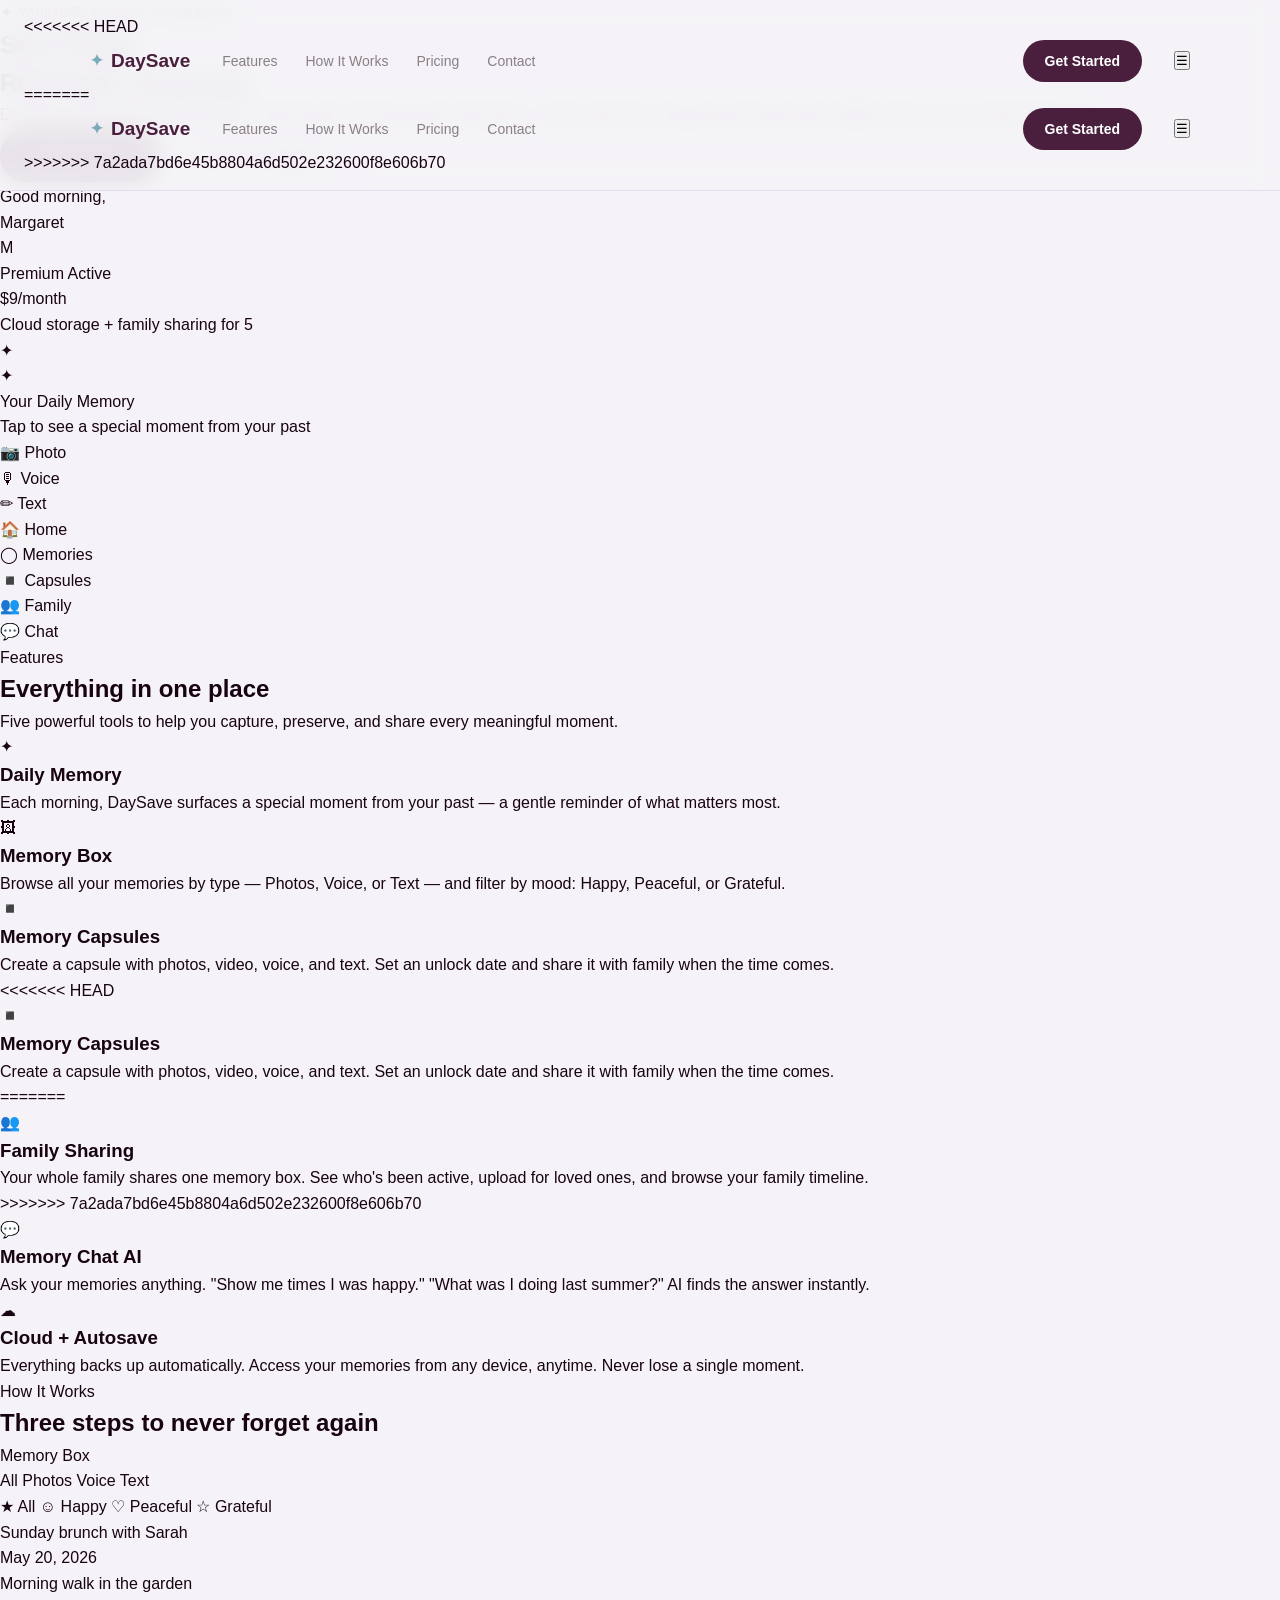
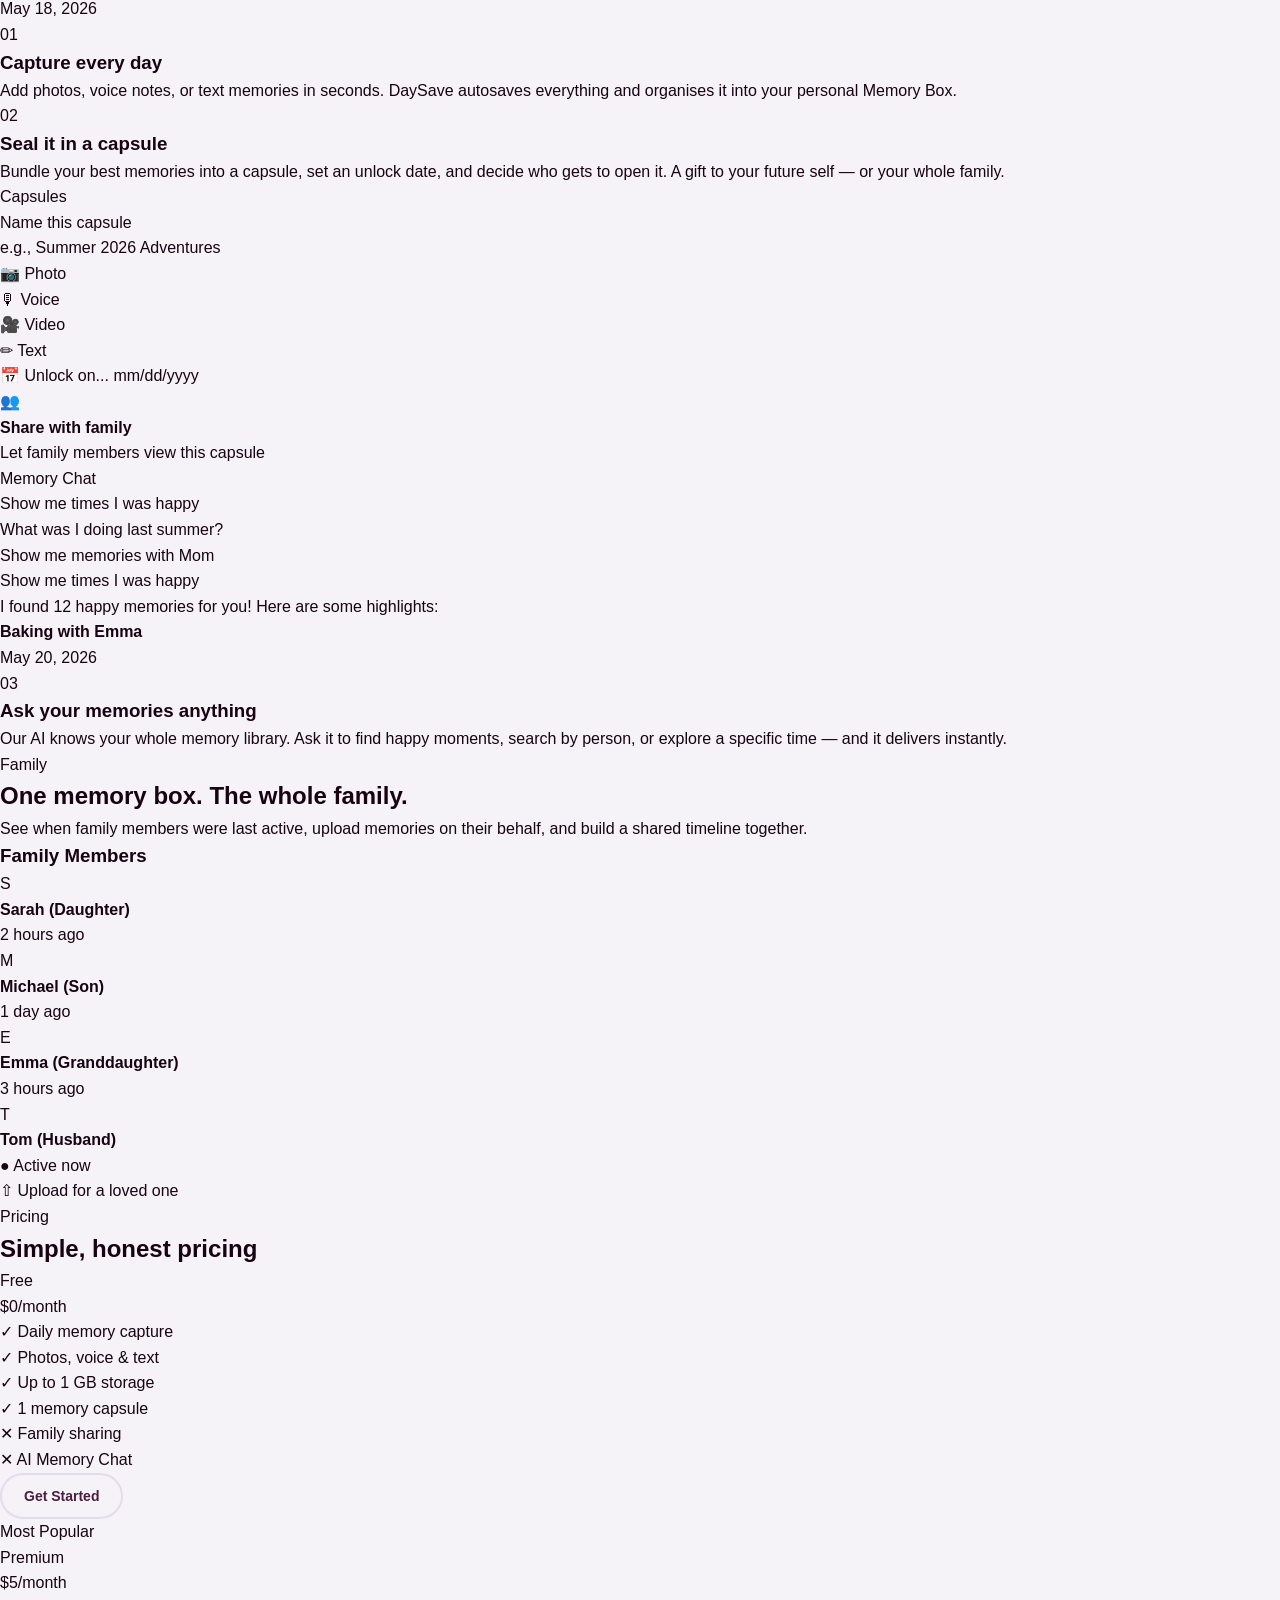
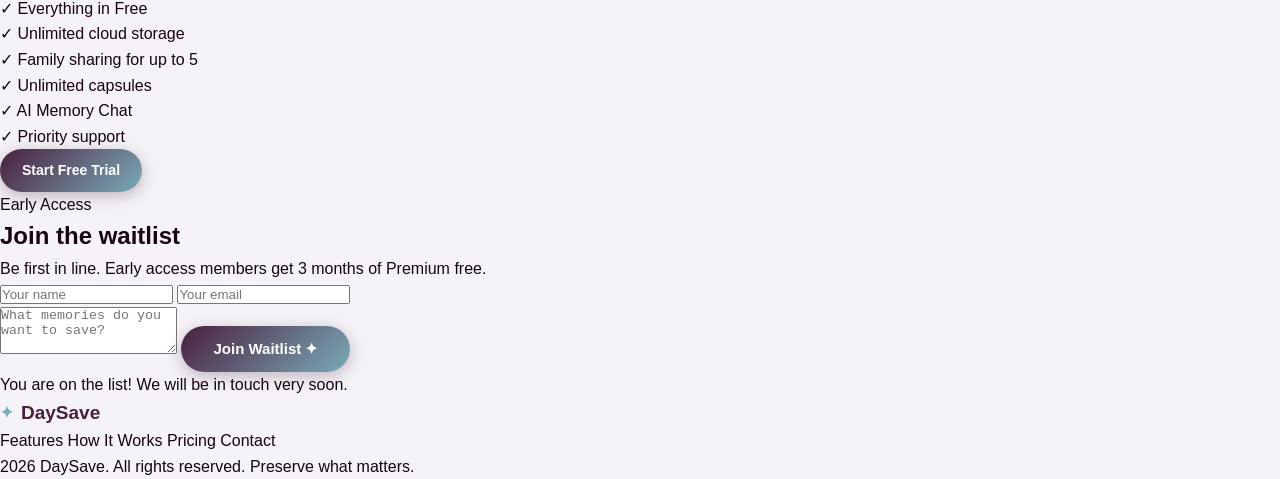
==== commit 7e377496: "merging issues" ====
--- a/index.html
+++ b/index.html
@@ -1,15 +1,15 @@
-<!DOCTYPE html>
+<!doctype html>
 <html lang="en">
-<head>
-    <meta charset="UTF-8">
-    <meta name="viewport" content="width=device-width, initial-scale=1.0">
+  <head>
+    <meta charset="UTF-8" />
+    <meta name="viewport" content="width=device-width, initial-scale=1.0" />
     <title>DaySave — Preserve What Matters</title>
-    <link rel="stylesheet" href="styles.css">
-</head>
-<body>
-
+    <link rel="stylesheet" href="styles.css" />
+  </head>
+  <body>
     <!-- NAV -->
     <nav class="nav" id="nav">
+<<<<<<< HEAD
         <div class="nav__inner">
             <div class="logo">
                 <span class="logo__icon">&#10022;</span> DaySave
@@ -23,334 +23,421 @@
             <a href="#contact" class="btn">Get Started</a>
             <button class="dream" id="dream">&#9776;</button>
         </div>
+=======
+      <div class="nav__inner">
+        <div class="logo"><span class="logo__icon">&#10022;</span> DaySave</div>
+        <ul class="nav__links" id="navLinks">
+          <li><a href="#features">Features</a></li>
+          <li><a href="#how-it-works">How It Works</a></li>
+          <li><a href="#pricing">Pricing</a></li>
+          <li><a href="#contact">Contact</a></li>
+        </ul>
+        <a href="#contact" class="btn">Get Started</a>
+        <button class="hamburger" id="hamburger">&#9776;</button>
+      </div>
+>>>>>>> 7a2ada7bd6e45b8804a6d502e232600f8e606b70
     </nav>
 
     <!-- HERO -->
     <section class="hero">
-        <div class="hero__text">
-            <div class="hero__badge">&#10022; Your daily memory companion</div>
-            <h1>Save Today.<br>Remember Tomorrow.</h1>
-            <p>DaySave helps you capture photos, voice notes, and memories every day — then uses AI to surface them when they matter most. For you and your family.</p>
-            <div class="hero__btns">
-                <a href="#contact" class="btn btn--lg">Start for Free</a>
-                <a href="#features" class="btn btn--outline btn--lg">See How It Works</a>
-            </div>
-        </div>
-        <div class="hero__phone">
-            <div class="phone">
-                <div class="phone__screen">
-                    <div class="app-header">
-                        <div>
-                            <div class="app-greeting">Good morning,</div>
-                            <div class="app-name-big">Margaret</div>
-                        </div>
-                        <div class="app-avatar">M</div>
-                    </div>
-                    <div class="premium-card">
-                        <div>
-                            <div class="premium-label">Premium Active</div>
-                            <div class="premium-price">$9/month</div>
-                            <div class="premium-sub">Cloud storage + family sharing for 5</div>
-                        </div>
-                        <div class="premium-icon">&#10022;</div>
-                    </div>
-                    <div class="daily-card">
-                        <div class="daily-icon">&#10022;</div>
-                        <div>
-                            <div class="daily-title">Your Daily Memory</div>
-                            <div class="daily-sub">Tap to see a special moment from your past</div>
-                        </div>
-                    </div>
-                    <div class="capture-row">
-                        <div class="capture-btn">
-                            <span>&#128247;</span>
-                            <span>Photo</span>
-                        </div>
-                        <div class="capture-btn">
-                            <span>&#127897;</span>
-                            <span>Voice</span>
-                        </div>
-                        <div class="capture-btn">
-                            <span>&#9999;</span>
-                            <span>Text</span>
-                        </div>
-                    </div>
-                    <div class="app-tabs">
-                        <div class="tab tab--active">&#127968; Home</div>
-                        <div class="tab">&#9711; Memories</div>
-                        <div class="tab">&#9726; Capsules</div>
-                        <div class="tab">&#128101; Family</div>
-                        <div class="tab">&#128172; Chat</div>
-                    </div>
-                </div>
-            </div>
-        </div>
+      <div class="hero__text">
+        <div class="hero__badge">&#10022; Your daily memory companion</div>
+        <h1>Save Today.<br />Remember Tomorrow.</h1>
+        <p>
+          DaySave helps you capture photos, voice notes, and memories every day
+          — then uses AI to surface them when they matter most. For you and your
+          family.
+        </p>
+        <div class="hero__btns">
+          <a href="#contact" class="btn btn--lg">Start for Free</a>
+          <a href="#features" class="btn btn--outline btn--lg"
+            >See How It Works</a
+          >
+        </div>
+      </div>
+      <div class="hero__phone">
+        <div class="phone">
+          <div class="phone__screen">
+            <div class="app-header">
+              <div>
+                <div class="app-greeting">Good morning,</div>
+                <div class="app-name-big">Margaret</div>
+              </div>
+              <div class="app-avatar">M</div>
+            </div>
+            <div class="premium-card">
+              <div>
+                <div class="premium-label">Premium Active</div>
+                <div class="premium-price">$9/month</div>
+                <div class="premium-sub">
+                  Cloud storage + family sharing for 5
+                </div>
+              </div>
+              <div class="premium-icon">&#10022;</div>
+            </div>
+            <div class="daily-card">
+              <div class="daily-icon">&#10022;</div>
+              <div>
+                <div class="daily-title">Your Daily Memory</div>
+                <div class="daily-sub">
+                  Tap to see a special moment from your past
+                </div>
+              </div>
+            </div>
+            <div class="capture-row">
+              <div class="capture-btn">
+                <span>&#128247;</span>
+                <span>Photo</span>
+              </div>
+              <div class="capture-btn">
+                <span>&#127897;</span>
+                <span>Voice</span>
+              </div>
+              <div class="capture-btn">
+                <span>&#9999;</span>
+                <span>Text</span>
+              </div>
+            </div>
+            <div class="app-tabs">
+              <div class="tab tab--active">&#127968; Home</div>
+              <div class="tab">&#9711; Memories</div>
+              <div class="tab">&#9726; Capsules</div>
+              <div class="tab">&#128101; Family</div>
+              <div class="tab">&#128172; Chat</div>
+            </div>
+          </div>
+        </div>
+      </div>
     </section>
 
     <!-- FEATURES -->
     <section class="section" id="features">
-        <div class="section__inner">
-            <div class="section__label">Features</div>
-            <h2>Everything in one place</h2>
-            <p class="section__sub">Five powerful tools to help you capture, preserve, and share every meaningful moment.</p>
-            <div class="feature-grid">
-
-                <div class="feature-card fade">
-                    <div class="feature-card__icon teal">&#10022;</div>
-                    <h3>Daily Memory</h3>
-                    <p>Each morning, DaySave surfaces a special moment from your past — a gentle reminder of what matters most.</p>
-                </div>
-
-                <div class="feature-card fade">
-                    <div class="feature-card__icon plum">&#128444;</div>
-                    <h3>Memory Box</h3>
-                    <p>Browse all your memories by type — Photos, Voice, or Text — and filter by mood: Happy, Peaceful, or Grateful.</p>
-                </div>
-
+      <div class="section__inner">
+        <div class="section__label">Features</div>
+        <h2>Everything in one place</h2>
+        <p class="section__sub">
+          Five powerful tools to help you capture, preserve, and share every
+          meaningful moment.
+        </p>
+        <div class="feature-grid">
+          <div class="feature-card fade">
+            <div class="feature-card__icon teal">&#10022;</div>
+            <h3>Daily Memory</h3>
+            <p>
+              Each morning, DaySave surfaces a special moment from your past — a
+              gentle reminder of what matters most.
+            </p>
+          </div>
+
+          <div class="feature-card fade">
+            <div class="feature-card__icon plum">&#128444;</div>
+            <h3>Memory Box</h3>
+            <p>
+              Browse all your memories by type — Photos, Voice, or Text — and
+              filter by mood: Happy, Peaceful, or Grateful.
+            </p>
+          </div>
+
+          <div class="feature-card feature-card--highlight fade">
+            <div class="feature-card__icon teal">&#9726;</div>
+            <h3>Memory Capsules</h3>
+            <p>
+              Create a capsule with photos, video, voice, and text. Set an
+              unlock date and share it with family when the time comes.
+            </p>
+          </div>
+
+<<<<<<< HEAD
                 <div class="feature-card fade">
                     <div class="feature-card__icon teal">&#9726;</div>
                     <h3>Memory Capsules</h3>
                     <p>Create a capsule with photos, video, voice, and text. Set an unlock date and share it with family when the time comes.</p>
                 </div>
-
-                <div class="feature-card fade">
-                    <div class="feature-card__icon plum">&#128101;</div>
-                    <h3>Family Sharing</h3>
-                    <p>Your whole family shares one memory box. See who's been active, upload for loved ones, and browse your family timeline.</p>
-                </div>
-
-                <div class="feature-card fade">
-                    <div class="feature-card__icon teal">&#128172;</div>
-                    <h3>Memory Chat AI</h3>
-                    <p>Ask your memories anything. "Show me times I was happy." "What was I doing last summer?" AI finds the answer instantly.</p>
-                </div>
-
-                <div class="feature-card fade">
-                    <div class="feature-card__icon plum">&#9729;</div>
-                    <h3>Cloud + Autosave</h3>
-                    <p>Everything backs up automatically. Access your memories from any device, anytime. Never lose a single moment.</p>
-                </div>
-
-            </div>
-        </div>
+=======
+          <div class="feature-card fade">
+            <div class="feature-card__icon plum">&#128101;</div>
+            <h3>Family Sharing</h3>
+            <p>
+              Your whole family shares one memory box. See who's been active,
+              upload for loved ones, and browse your family timeline.
+            </p>
+          </div>
+>>>>>>> 7a2ada7bd6e45b8804a6d502e232600f8e606b70
+
+          <div class="feature-card fade">
+            <div class="feature-card__icon teal">&#128172;</div>
+            <h3>Memory Chat AI</h3>
+            <p>
+              Ask your memories anything. "Show me times I was happy." "What was
+              I doing last summer?" AI finds the answer instantly.
+            </p>
+          </div>
+
+          <div class="feature-card fade">
+            <div class="feature-card__icon plum">&#9729;</div>
+            <h3>Cloud + Autosave</h3>
+            <p>
+              Everything backs up automatically. Access your memories from any
+              device, anytime. Never lose a single moment.
+            </p>
+          </div>
+        </div>
+      </div>
     </section>
 
     <!-- APP SCREENS SHOWCASE -->
     <section class="section section--alt" id="how-it-works">
-        <div class="section__inner">
-            <div class="section__label">How It Works</div>
-            <h2>Three steps to never forget again</h2>
-
-            <div class="showcase">
-                <div class="showcase__item fade">
-                    <div class="showcase__screen">
-                        <div class="screen-label teal-label">Memory Box</div>
-                        <div class="mem-filters">
-                            <span class="chip chip--active">All</span>
-                            <span class="chip">Photos</span>
-                            <span class="chip">Voice</span>
-                            <span class="chip">Text</span>
-                        </div>
-                        <div class="mem-moods">
-                            <span class="mood mood--active">&#9733; All</span>
-                            <span class="mood">&#9786; Happy</span>
-                            <span class="mood">&#9825; Peaceful</span>
-                            <span class="mood">&#9734; Grateful</span>
-                        </div>
-                        <div class="mem-grid">
-                            <div class="mem-card">
-                                <div class="mem-img mem-img--sunset"></div>
-                                <div class="mem-info">Sunday brunch with Sarah<br><span>May 20, 2026</span></div>
-                            </div>
-                            <div class="mem-card">
-                                <div class="mem-img mem-img--garden"></div>
-                                <div class="mem-info">Morning walk in the garden<br><span>May 18, 2026</span></div>
-                            </div>
-                        </div>
-                    </div>
-                    <div class="showcase__text">
-                        <div class="step-num">01</div>
-                        <h3>Capture every day</h3>
-                        <p>Add photos, voice notes, or text memories in seconds. DaySave autosaves everything and organises it into your personal Memory Box.</p>
-                    </div>
-                </div>
-
-                <div class="showcase__item showcase__item--flip fade">
-                    <div class="showcase__text">
-                        <div class="step-num">02</div>
-                        <h3>Seal it in a capsule</h3>
-                        <p>Bundle your best memories into a capsule, set an unlock date, and decide who gets to open it. A gift to your future self — or your whole family.</p>
-                    </div>
-                    <div class="showcase__screen">
-                        <div class="screen-label plum-label">Capsules</div>
-                        <div class="cap-field">
-                            <div class="cap-field__label">Name this capsule</div>
-                            <div class="cap-field__input">e.g., Summer 2026 Adventures</div>
-                        </div>
-                        <div class="cap-add">
-                            <div class="cap-btn"><span>&#128247;</span> Photo</div>
-                            <div class="cap-btn teal-btn"><span>&#127897;</span> Voice</div>
-                            <div class="cap-btn"><span>&#127909;</span> Video</div>
-                            <div class="cap-btn plum-btn"><span>&#9999;</span> Text</div>
-                        </div>
-                        <div class="cap-unlock">
-                            <span>&#128197;</span> Unlock on... <span class="cap-date">mm/dd/yyyy</span>
-                        </div>
-                        <div class="cap-share">
-                            <span class="cap-share__icon">&#128101;</span>
-                            <div>
-                                <strong>Share with family</strong>
-                                <div>Let family members view this capsule</div>
-                            </div>
-                            <div class="toggle"></div>
-                        </div>
-                    </div>
-                </div>
-
-                <div class="showcase__item fade">
-                    <div class="showcase__screen">
-                        <div class="screen-label teal-label">Memory Chat</div>
-                        <div class="chat-prompts">
-                            <div class="chat-chip">Show me times I was happy</div>
-                            <div class="chat-chip">What was I doing last summer?</div>
-                            <div class="chat-chip">Show me memories with Mom</div>
-                        </div>
-                        <div class="chat-bubble chat-bubble--user">Show me times I was happy</div>
-                        <div class="chat-bubble chat-bubble--ai">I found 12 happy memories for you! Here are some highlights:</div>
-                        <div class="chat-result">
-                            <div class="chat-result__img"></div>
-                            <div>
-                                <strong>Baking with Emma</strong>
-                                <div class="chat-result__date">May 20, 2026</div>
-                            </div>
-                        </div>
-                    </div>
-                    <div class="showcase__text">
-                        <div class="step-num">03</div>
-                        <h3>Ask your memories anything</h3>
-                        <p>Our AI knows your whole memory library. Ask it to find happy moments, search by person, or explore a specific time — and it delivers instantly.</p>
-                    </div>
-                </div>
-            </div>
-        </div>
+      <div class="section__inner">
+        <div class="section__label">How It Works</div>
+        <h2>Three steps to never forget again</h2>
+
+        <div class="showcase">
+          <div class="showcase__item fade">
+            <div class="showcase__screen">
+              <div class="screen-label teal-label">Memory Box</div>
+              <div class="mem-filters">
+                <span class="chip chip--active">All</span>
+                <span class="chip">Photos</span>
+                <span class="chip">Voice</span>
+                <span class="chip">Text</span>
+              </div>
+              <div class="mem-moods">
+                <span class="mood mood--active">&#9733; All</span>
+                <span class="mood">&#9786; Happy</span>
+                <span class="mood">&#9825; Peaceful</span>
+                <span class="mood">&#9734; Grateful</span>
+              </div>
+              <div class="mem-grid">
+                <div class="mem-card">
+                  <div class="mem-img mem-img--sunset"></div>
+                  <div class="mem-info">
+                    Sunday brunch with Sarah<br /><span>May 20, 2026</span>
+                  </div>
+                </div>
+                <div class="mem-card">
+                  <div class="mem-img mem-img--garden"></div>
+                  <div class="mem-info">
+                    Morning walk in the garden<br /><span>May 18, 2026</span>
+                  </div>
+                </div>
+              </div>
+            </div>
+            <div class="showcase__text">
+              <div class="step-num">01</div>
+              <h3>Capture every day</h3>
+              <p>
+                Add photos, voice notes, or text memories in seconds. DaySave
+                autosaves everything and organises it into your personal Memory
+                Box.
+              </p>
+            </div>
+          </div>
+
+          <div class="showcase__item showcase__item--flip fade">
+            <div class="showcase__text">
+              <div class="step-num">02</div>
+              <h3>Seal it in a capsule</h3>
+              <p>
+                Bundle your best memories into a capsule, set an unlock date,
+                and decide who gets to open it. A gift to your future self — or
+                your whole family.
+              </p>
+            </div>
+            <div class="showcase__screen">
+              <div class="screen-label plum-label">Capsules</div>
+              <div class="cap-field">
+                <div class="cap-field__label">Name this capsule</div>
+                <div class="cap-field__input">e.g., Summer 2026 Adventures</div>
+              </div>
+              <div class="cap-add">
+                <div class="cap-btn"><span>&#128247;</span> Photo</div>
+                <div class="cap-btn teal-btn"><span>&#127897;</span> Voice</div>
+                <div class="cap-btn"><span>&#127909;</span> Video</div>
+                <div class="cap-btn plum-btn"><span>&#9999;</span> Text</div>
+              </div>
+              <div class="cap-unlock">
+                <span>&#128197;</span> Unlock on...
+                <span class="cap-date">mm/dd/yyyy</span>
+              </div>
+              <div class="cap-share">
+                <span class="cap-share__icon">&#128101;</span>
+                <div>
+                  <strong>Share with family</strong>
+                  <div>Let family members view this capsule</div>
+                </div>
+                <div class="toggle"></div>
+              </div>
+            </div>
+          </div>
+
+          <div class="showcase__item fade">
+            <div class="showcase__screen">
+              <div class="screen-label teal-label">Memory Chat</div>
+              <div class="chat-prompts">
+                <div class="chat-chip">Show me times I was happy</div>
+                <div class="chat-chip">What was I doing last summer?</div>
+                <div class="chat-chip">Show me memories with Mom</div>
+              </div>
+              <div class="chat-bubble chat-bubble--user">
+                Show me times I was happy
+              </div>
+              <div class="chat-bubble chat-bubble--ai">
+                I found 12 happy memories for you! Here are some highlights:
+              </div>
+              <div class="chat-result">
+                <div class="chat-result__img"></div>
+                <div>
+                  <strong>Baking with Emma</strong>
+                  <div class="chat-result__date">May 20, 2026</div>
+                </div>
+              </div>
+            </div>
+            <div class="showcase__text">
+              <div class="step-num">03</div>
+              <h3>Ask your memories anything</h3>
+              <p>
+                Our AI knows your whole memory library. Ask it to find happy
+                moments, search by person, or explore a specific time — and it
+                delivers instantly.
+              </p>
+            </div>
+          </div>
+        </div>
+      </div>
     </section>
 
     <!-- FAMILY -->
     <section class="section" id="family">
-        <div class="section__inner">
-            <div class="section__label">Family</div>
-            <h2>One memory box. The whole family.</h2>
-            <p class="section__sub">See when family members were last active, upload memories on their behalf, and build a shared timeline together.</p>
-            <div class="family-card fade">
-                <div class="family-members">
-                    <h3>Family Members</h3>
-                    <div class="member">
-                        <div class="member__avatar teal-avatar">S</div>
-                        <div>
-                            <strong>Sarah (Daughter)</strong>
-                            <div class="member__time">2 hours ago</div>
-                        </div>
-                    </div>
-                    <div class="member">
-                        <div class="member__avatar plum-avatar">M</div>
-                        <div>
-                            <strong>Michael (Son)</strong>
-                            <div class="member__time">1 day ago</div>
-                        </div>
-                    </div>
-                    <div class="member">
-                        <div class="member__avatar teal-avatar">E</div>
-                        <div>
-                            <strong>Emma (Granddaughter)</strong>
-                            <div class="member__time">3 hours ago</div>
-                        </div>
-                    </div>
-                    <div class="member">
-                        <div class="member__avatar plum-avatar">T</div>
-                        <div>
-                            <strong>Tom (Husband)</strong>
-                            <div class="member__time active">&#9679; Active now</div>
-                        </div>
-                    </div>
-                </div>
-                <div class="family-upload">&#8679; Upload for a loved one</div>
-            </div>
-        </div>
+      <div class="section__inner">
+        <div class="section__label">Family</div>
+        <h2>One memory box. The whole family.</h2>
+        <p class="section__sub">
+          See when family members were last active, upload memories on their
+          behalf, and build a shared timeline together.
+        </p>
+        <div class="family-card fade">
+          <div class="family-members">
+            <h3>Family Members</h3>
+            <div class="member">
+              <div class="member__avatar teal-avatar">S</div>
+              <div>
+                <strong>Sarah (Daughter)</strong>
+                <div class="member__time">2 hours ago</div>
+              </div>
+            </div>
+            <div class="member">
+              <div class="member__avatar plum-avatar">M</div>
+              <div>
+                <strong>Michael (Son)</strong>
+                <div class="member__time">1 day ago</div>
+              </div>
+            </div>
+            <div class="member">
+              <div class="member__avatar teal-avatar">E</div>
+              <div>
+                <strong>Emma (Granddaughter)</strong>
+                <div class="member__time">3 hours ago</div>
+              </div>
+            </div>
+            <div class="member">
+              <div class="member__avatar plum-avatar">T</div>
+              <div>
+                <strong>Tom (Husband)</strong>
+                <div class="member__time active">&#9679; Active now</div>
+              </div>
+            </div>
+          </div>
+          <div class="family-upload">&#8679; Upload for a loved one</div>
+        </div>
+      </div>
     </section>
 
     <!-- PRICING -->
     <section class="section section--alt" id="pricing">
-        <div class="section__inner">
-            <div class="section__label">Pricing</div>
-            <h2>Simple, honest pricing</h2>
-            <div class="pricing-cards">
-                <div class="pricing-card fade">
-                    <div class="pricing-plan">Free</div>
-                    <div class="pricing-price">$0<span>/month</span></div>
-                    <ul class="pricing-list">
-                        <li>&#10003; Daily memory capture</li>
-                        <li>&#10003; Photos, voice &amp; text</li>
-                        <li>&#10003; Up to 1 GB storage</li>
-                        <li>&#10003; 1 memory capsule</li>
-                        <li class="dim">&#10005; Family sharing</li>
-                        <li class="dim">&#10005; AI Memory Chat</li>
-                    </ul>
-                    <a href="#contact" class="btn btn--outline">Get Started</a>
-                </div>
-                <div class="pricing-card pricing-card--highlight fade">
-                    <div class="pricing-badge">Most Popular</div>
-                    <div class="pricing-plan">Premium</div>
-                    <div class="pricing-price">$9<span>/month</span></div>
-                    <ul class="pricing-list">
-                        <li>&#10003; Everything in Free</li>
-                        <li>&#10003; Unlimited cloud storage</li>
-                        <li>&#10003; Family sharing for up to 5</li>
-                        <li>&#10003; Unlimited capsules</li>
-                        <li>&#10003; AI Memory Chat</li>
-                        <li>&#10003; Priority support</li>
-                    </ul>
-                    <a href="#contact" class="btn btn--gradient">Start Free Trial</a>
-                </div>
-            </div>
-        </div>
+      <div class="section__inner">
+        <div class="section__label">Pricing</div>
+        <h2>Simple, honest pricing</h2>
+        <div class="pricing-cards">
+          <div class="pricing-card fade">
+            <div class="pricing-plan">Free</div>
+            <div class="pricing-price">$0<span>/month</span></div>
+            <ul class="pricing-list">
+              <li>&#10003; Daily memory capture</li>
+              <li>&#10003; Photos, voice &amp; text</li>
+              <li>&#10003; Up to 1 GB storage</li>
+              <li>&#10003; 1 memory capsule</li>
+              <li class="dim">&#10005; Family sharing</li>
+              <li class="dim">&#10005; AI Memory Chat</li>
+            </ul>
+            <a href="#contact" class="btn btn--outline">Get Started</a>
+          </div>
+          <div class="pricing-card pricing-card--highlight fade">
+            <div class="pricing-badge">Most Popular</div>
+            <div class="pricing-plan">Premium</div>
+            <div class="pricing-price">$5<span>/month</span></div>
+            <ul class="pricing-list">
+              <li>&#10003; Everything in Free</li>
+              <li>&#10003; Unlimited cloud storage</li>
+              <li>&#10003; Family sharing for up to 5</li>
+              <li>&#10003; Unlimited capsules</li>
+              <li>&#10003; AI Memory Chat</li>
+              <li>&#10003; Priority support</li>
+            </ul>
+            <a href="#contact" class="btn btn--gradient">Start Free Trial</a>
+          </div>
+        </div>
+      </div>
     </section>
 
     <!-- CONTACT -->
     <section class="section" id="contact">
-        <div class="section__inner">
-            <div class="contact">
-                <div class="section__label">Early Access</div>
-                <h2>Join the waitlist</h2>
-                <p>Be first in line. Early access members get 3 months of Premium free.</p>
-                <form id="contactForm" class="form">
-                    <div class="form__row">
-                        <input type="text" name="name" placeholder="Your name" required>
-                        <input type="email" name="email" placeholder="Your email" required>
-                    </div>
-                    <textarea name="message" rows="3" placeholder="What memories do you want to save?"></textarea>
-                    <button type="submit" class="btn btn--gradient btn--lg">Join Waitlist &#10022;</button>
-                </form>
-                <div class="form__success" id="formSuccess">
-                    You are on the list! We will be in touch very soon.
-                </div>
-            </div>
-        </div>
+      <div class="section__inner">
+        <div class="contact">
+          <div class="section__label">Early Access</div>
+          <h2>Join the waitlist</h2>
+          <p>
+            Be first in line. Early access members get 3 months of Premium free.
+          </p>
+          <form id="contactForm" class="form">
+            <div class="form__row">
+              <input type="text" name="name" placeholder="Your name" required />
+              <input
+                type="email"
+                name="email"
+                placeholder="Your email"
+                required
+              />
+            </div>
+            <textarea
+              name="message"
+              rows="3"
+              placeholder="What memories do you want to save?"
+            ></textarea>
+            <button type="submit" class="btn btn--gradient btn--lg">
+              Join Waitlist &#10022;
+            </button>
+          </form>
+          <div class="form__success" id="formSuccess">
+            You are on the list! We will be in touch very soon.
+          </div>
+        </div>
+      </div>
     </section>
 
     <!-- FOOTER -->
     <footer class="footer">
-        <div class="footer__inner">
-            <div class="logo"><span class="logo__icon">&#10022;</span> DaySave</div>
-            <nav>
-                <a href="#features">Features</a>
-                <a href="#how-it-works">How It Works</a>
-                <a href="#pricing">Pricing</a>
-                <a href="#contact">Contact</a>
-            </nav>
-            <p>2026 DaySave. All rights reserved. Preserve what matters.</p>
-        </div>
+      <div class="footer__inner">
+        <div class="logo"><span class="logo__icon">&#10022;</span> DaySave</div>
+        <nav>
+          <a href="#features">Features</a>
+          <a href="#how-it-works">How It Works</a>
+          <a href="#pricing">Pricing</a>
+          <a href="#contact">Contact</a>
+        </nav>
+        <p>2026 DaySave. All rights reserved. Preserve what matters.</p>
+      </div>
     </footer>
 
     <script src="script.js"></script>
-</body>
+  </body>
 </html>
--- a/styles.css
+++ b/styles.css
@@ -1,109 +1,153 @@
 /* ===== RESET ===== */
-*, *::before, *::after { margin: 0; padding: 0; box-sizing: border-box; }
+*,
+*::before,
+*::after {
+  margin: 0;
+  padding: 0;
+  box-sizing: border-box;
+}
 
 /* ===== DESIGN TOKENS (from wireframe) ===== */
 :root {
-    --plum:        #4a1f3d;   /* dark plum – headings, primary */
-    --plum-deep:   #3d1a32;   /* deeper plum */
-    --plum-light:  #7a4f6d;   /* lighter plum for accents */
-    --teal:        #7aabb8;   /* blue-gray teal – secondary */
-    --teal-light:  #a8cdd6;   /* lighter teal */
-    --teal-bg:     #ddeef3;   /* teal chip/avatar bg */
-    --bg:          #f5f3f7;   /* page background – light lavender-gray */
-    --bg-alt:      #ede9f0;   /* slightly deeper for alt sections */
-    --white:       #ffffff;
-    --border:      #e4dcea;
-    --text:        #3d1a32;   /* dark plum for headings */
-    --text-soft:   #8a7f87;   /* muted gray for body */
-    --grad:        linear-gradient(135deg, #4a1f3d 0%, #7aabb8 100%);
-    --radius-sm:   10px;
-    --radius:      16px;
-    --radius-lg:   24px;
-    --shadow:      0 4px 24px rgba(74, 31, 61, 0.08);
-    --shadow-lg:   0 8px 40px rgba(74, 31, 61, 0.14);
-    --max:         1100px;
-    --ease:        all 0.25s ease;
-}
-
-html { scroll-behavior: smooth; }
+  --plum: #4a1f3d; /* dark plum – headings, primary */
+  --plum-deep: #3d1a32; /* deeper plum */
+  --plum-light: #7a4f6d; /* lighter plum for accents */
+  --teal: #7aabb8; /* blue-gray teal – secondary */
+  --teal-light: #a8cdd6; /* lighter teal */
+  --teal-bg: #ddeef3;
+  --bg: #f5f3f7; /*page background */
+  --bg-alt: #ede9f0;
+  --white: #ffffff;
+  --border: #e4dcea;
+  --text: #170312;
+  --text-soft: #8a7f87;
+  --grad: linear-gradient(135deg, #4a1f3d 0%, #7aabb8 100%);
+  --radius-sm: 10px;
+  --radius: 16px;
+  --radius-lg: 24px;
+  --shadow: 0 4px 24px rgba(74, 31, 61, 0.08);
+  --shadow-lg: 0 8px 40px rgba(74, 31, 61, 0.14);
+  --max: 1100px;
+  --ease: all 0.25s ease;
+}
+
+html {
+  scroll-behavior: smooth;
+}
 
 body {
-    font-family: -apple-system, BlinkMacSystemFont, 'Segoe UI', sans-serif;
-    background: var(--bg);
-    color: var(--text);
-    line-height: 1.6;
-    overflow-x: hidden;
-}
-
-a  { text-decoration: none; color: inherit; }
-ul { list-style: none; }
+  font-family: -apple-system, BlinkMacSystemFont, "Segoe UI", sans-serif;
+  background: var(--bg);
+  color: var(--text);
+  line-height: 1.6;
+  overflow-x: hidden;
+}
+
+a {
+  text-decoration: none;
+  color: inherit;
+}
+ul {
+  list-style: none;
+}
 
 /* ===== BUTTONS ===== */
 .btn {
-    display: inline-block;
-    padding: 10px 22px;
-    border-radius: 50px;
-    font-size: 14px;
-    font-weight: 600;
-    cursor: pointer;
-    border: none;
-    font-family: inherit;
-    transition: var(--ease);
-    background: var(--plum);
-    color: var(--white);
-}
-.btn:hover             { background: var(--plum-deep); transform: translateY(-1px); }
-.btn--lg               { padding: 14px 32px; font-size: 15px; }
-.btn--outline          { background: transparent; border: 2px solid var(--border); color: var(--plum); }
-.btn--outline:hover    { border-color: var(--plum); background: transparent; transform: translateY(-1px); }
-.btn--gradient         { background: var(--grad); color: var(--white); box-shadow: 0 4px 16px rgba(74,31,61,0.3); }
-.btn--gradient:hover   { opacity: 0.9; transform: translateY(-1px); }
+  display: inline-block;
+  padding: 10px 22px;
+  border-radius: 50px;
+  font-size: 14px;
+  font-weight: 600;
+  cursor: pointer;
+  border: none;
+  font-family: inherit;
+  transition: var(--ease);
+  background: var(--plum);
+  color: var(--white);
+}
+.btn:hover {
+  background: var(--plum-deep);
+  transform: translateY(-1px);
+}
+.btn--lg {
+  padding: 14px 32px;
+  font-size: 15px;
+}
+.btn--outline {
+  background: transparent;
+  border: 2px solid var(--border);
+  color: var(--plum);
+}
+.btn--outline:hover {
+  border-color: var(--plum);
+  background: transparent;
+  transform: translateY(-1px);
+}
+.btn--gradient {
+  background: var(--grad);
+  color: var(--white);
+  box-shadow: 0 4px 16px rgba(74, 31, 61, 0.3);
+}
+.btn--gradient:hover {
+  opacity: 0.9;
+  transform: translateY(-1px);
+}
 
 /* ===== NAV ===== */
 .nav {
-    position: fixed;
-    top: 0; left: 0; right: 0;
-    z-index: 100;
-    background: rgba(245, 243, 247, 0.92);
-    backdrop-filter: blur(12px);
-    -webkit-backdrop-filter: blur(12px);
-    border-bottom: 1px solid var(--border);
-    padding: 14px 24px;
-    transition: var(--ease);
+  position: fixed;
+  top: 0;
+  left: 0;
+  right: 0;
+  z-index: 100;
+  background: rgba(245, 243, 247, 0.92);
+  backdrop-filter: blur(12px);
+  -webkit-backdrop-filter: blur(12px);
+  border-bottom: 1px solid var(--border);
+  padding: 14px 24px;
+  transition: var(--ease);
 }
 .nav__inner {
-    max-width: var(--max);
-    margin: 0 auto;
-    display: flex;
-    align-items: center;
-    gap: 32px;
+  max-width: var(--max);
+  margin: 0 auto;
+  display: flex;
+  align-items: center;
+  gap: 32px;
 }
 .logo {
-    display: flex;
-    align-items: center;
-    gap: 8px;
-    font-size: 19px;
-    font-weight: 700;
-    color: var(--plum);
-    flex-shrink: 0;
-}
-.logo__icon { color: var(--teal); font-size: 16px; }
+  display: flex;
+  align-items: center;
+  gap: 8px;
+  font-size: 19px;
+  font-weight: 700;
+  color: var(--plum);
+  flex-shrink: 0;
+}
+.logo__icon {
+  color: var(--teal);
+  font-size: 16px;
+}
 
 .nav__links {
-    display: flex;
-    gap: 28px;
-    flex: 1;
+  display: flex;
+  gap: 28px;
+  flex: 1;
 }
 .nav__links a {
-    color: var(--text-soft);
-    font-size: 14px;
-    font-weight: 500;
-    transition: var(--ease);
-}
-.nav__links a:hover { color: var(--plum); }
-
-.nav .btn { margin-left: auto; }
-
+  color: var(--text-soft);
+  font-size: 14px;
+  font-weight: 500;
+  transition: var(--ease);
+}
+.nav__links a:hover {
+  color: var(--plum);
+}
+
+.nav .btn {
+  margin-left: auto;
+}
+
+<<<<<<< HEAD
 .dream {
     display: none;
     margin-left: auto;
@@ -112,680 +156,924 @@
     font-size: 22px;
     cursor: pointer;
     color: var(--plum);
+=======
+.hamburger {
+  display: none;
+  margin-left: auto;
+  background: none;
+  border: none;
+  font-size: 22px;
+  cursor: pointer;
+  color: var(--plum);
+>>>>>>> 7a2ada7bd6e45b8804a6d502e232600f8e606b70
 }
 
 /* ===== HERO ===== */
 .hero {
-    min-height: 100vh;
-    display: grid;
-    grid-template-columns: 1fr 1fr;
-    align-items: center;
-    gap: 60px;
-    max-width: var(--max);
-    margin: 0 auto;
-    padding: 120px 24px 80px;
+  min-height: 100vh;
+  display: grid;
+  grid-template-columns: 1fr 1fr;
+  align-items: center;
+  gap: 60px;
+  max-width: var(--max);
+  margin: 0 auto;
+  padding: 120px 24px 80px;
 }
 
 .hero__badge {
-    display: inline-flex;
-    align-items: center;
-    gap: 6px;
-    padding: 6px 16px;
-    background: var(--teal-bg);
-    border-radius: 50px;
-    color: var(--plum);
-    font-size: 13px;
-    font-weight: 600;
-    margin-bottom: 20px;
+  display: inline-flex;
+  align-items: center;
+  gap: 6px;
+  padding: 6px 16px;
+  background: var(--teal-bg);
+  border-radius: 50px;
+  color: var(--plum);
+  font-size: 13px;
+  font-weight: 600;
+  margin-bottom: 20px;
 }
 
 .hero__text h1 {
-    font-size: clamp(36px, 5vw, 58px);
-    font-weight: 800;
-    color: var(--plum);
-    line-height: 1.12;
-    margin-bottom: 20px;
+  font-size: clamp(36px, 5vw, 58px);
+  font-weight: 800;
+  color: var(--plum);
+  line-height: 1.12;
+  margin-bottom: 20px;
 }
 
 .hero__text p {
-    font-size: 17px;
-    color: var(--text-soft);
-    max-width: 480px;
-    line-height: 1.75;
-    margin-bottom: 32px;
+  font-size: 17px;
+  color: var(--text-soft);
+  max-width: 480px;
+  line-height: 1.75;
+  margin-bottom: 32px;
 }
 
 .hero__btns {
-    display: flex;
-    gap: 12px;
-    flex-wrap: wrap;
+  display: flex;
+  gap: 12px;
+  flex-wrap: wrap;
 }
 
 /* Phone mockup */
 .hero__phone {
-    display: flex;
-    justify-content: center;
+  display: flex;
+  justify-content: center;
 }
 
 .phone {
-    width: 300px;
-    background: var(--white);
-    border-radius: 36px;
-    box-shadow: var(--shadow-lg);
-    padding: 20px 16px;
-    animation: floatPhone 5s ease-in-out infinite;
+  width: 300px;
+  background: var(--white);
+  border-radius: 36px;
+  box-shadow: var(--shadow-lg);
+  padding: 20px 16px;
+  animation: floatPhone 5s ease-in-out infinite;
 }
 
 @keyframes floatPhone {
-    0%, 100% { transform: translateY(0); }
-    50%       { transform: translateY(-10px); }
-}
-
-.phone__screen { display: flex; flex-direction: column; gap: 12px; }
+  0%,
+  100% {
+    transform: translateY(0);
+  }
+  50% {
+    transform: translateY(-10px);
+  }
+}
+
+.phone__screen {
+  display: flex;
+  flex-direction: column;
+  gap: 12px;
+}
 
 .app-header {
-    display: flex;
-    justify-content: space-between;
-    align-items: flex-start;
-    margin-bottom: 4px;
-}
-.app-greeting { font-size: 14px; color: var(--text-soft); }
-.app-name-big { font-size: 22px; font-weight: 800; color: var(--plum); }
+  display: flex;
+  justify-content: space-between;
+  align-items: flex-start;
+  margin-bottom: 4px;
+}
+.app-greeting {
+  font-size: 14px;
+  color: var(--text-soft);
+}
+.app-name-big {
+  font-size: 22px;
+  font-weight: 800;
+  color: var(--plum);
+}
 .app-avatar {
-    width: 38px; height: 38px;
-    background: var(--bg);
-    border: 1px solid var(--border);
-    border-radius: 50%;
-    display: flex;
-    align-items: center;
-    justify-content: center;
-    font-size: 16px;
-    color: var(--text-soft);
+  width: 38px;
+  height: 38px;
+  background: var(--bg);
+  border: 1px solid var(--border);
+  border-radius: 50%;
+  display: flex;
+  align-items: center;
+  justify-content: center;
+  font-size: 16px;
+  color: var(--text-soft);
 }
 
 .premium-card {
-    background: var(--grad);
-    border-radius: var(--radius);
-    padding: 16px;
-    display: flex;
-    justify-content: space-between;
-    align-items: center;
-    color: var(--white);
-}
-.premium-label { font-size: 11px; opacity: 0.85; margin-bottom: 2px; }
-.premium-price { font-size: 20px; font-weight: 800; }
-.premium-sub   { font-size: 10px; opacity: 0.75; margin-top: 2px; }
-.premium-icon  { font-size: 28px; opacity: 0.9; }
+  background: var(--grad);
+  border-radius: var(--radius);
+  padding: 16px;
+  display: flex;
+  justify-content: space-between;
+  align-items: center;
+  color: var(--white);
+}
+.premium-label {
+  font-size: 11px;
+  opacity: 0.85;
+  margin-bottom: 2px;
+}
+.premium-price {
+  font-size: 20px;
+  font-weight: 800;
+}
+.premium-sub {
+  font-size: 10px;
+  opacity: 0.75;
+  margin-top: 2px;
+}
+.premium-icon {
+  font-size: 28px;
+  opacity: 0.9;
+}
 
 .daily-card {
-    display: flex;
-    align-items: center;
-    gap: 12px;
-    background: var(--white);
-    border: 1.5px solid var(--teal-light);
-    border-radius: var(--radius);
-    padding: 14px;
+  display: flex;
+  align-items: center;
+  gap: 12px;
+  background: var(--white);
+  border: 1.5px solid var(--teal-light);
+  border-radius: var(--radius);
+  padding: 14px;
 }
 .daily-icon {
-    width: 36px; height: 36px;
-    background: var(--teal-bg);
-    border-radius: 50%;
-    display: flex;
-    align-items: center;
-    justify-content: center;
-    color: var(--teal);
-    font-size: 16px;
-    flex-shrink: 0;
-}
-.daily-title { font-size: 13px; font-weight: 700; color: var(--plum); }
-.daily-sub   { font-size: 11px; color: var(--text-soft); margin-top: 2px; }
+  width: 36px;
+  height: 36px;
+  background: var(--teal-bg);
+  border-radius: 50%;
+  display: flex;
+  align-items: center;
+  justify-content: center;
+  color: var(--teal);
+  font-size: 16px;
+  flex-shrink: 0;
+}
+.daily-title {
+  font-size: 13px;
+  font-weight: 700;
+  color: var(--plum);
+}
+.daily-sub {
+  font-size: 11px;
+  color: var(--text-soft);
+  margin-top: 2px;
+}
 
 .capture-row {
-    display: flex;
-    gap: 8px;
+  display: flex;
+  gap: 8px;
 }
 .capture-btn {
-    flex: 1;
-    background: var(--bg);
-    border-radius: var(--radius-sm);
-    padding: 10px 6px;
-    text-align: center;
-    font-size: 11px;
-    color: var(--text);
-    font-weight: 500;
-    display: flex;
-    flex-direction: column;
-    align-items: center;
-    gap: 4px;
-}
-.capture-btn span:first-child { font-size: 20px; }
+  flex: 1;
+  background: var(--bg);
+  border-radius: var(--radius-sm);
+  padding: 10px 6px;
+  text-align: center;
+  font-size: 11px;
+  color: var(--text);
+  font-weight: 500;
+  display: flex;
+  flex-direction: column;
+  align-items: center;
+  gap: 4px;
+}
+.capture-btn span:first-child {
+  font-size: 20px;
+}
 
 .app-tabs {
-    display: flex;
-    justify-content: space-between;
-    padding-top: 8px;
-    border-top: 1px solid var(--border);
-    font-size: 9px;
-    color: var(--text-soft);
-}
-.tab { text-align: center; padding: 2px 0; }
+  display: flex;
+  justify-content: space-between;
+  padding-top: 8px;
+  border-top: 1px solid var(--border);
+  font-size: 9px;
+  color: var(--text-soft);
+}
+.tab {
+  text-align: center;
+  padding: 2px 0;
+}
 .tab--active {
-    color: var(--plum);
-    font-weight: 700;
-    background: var(--plum);
-    color: var(--white);
-    border-radius: 50px;
-    padding: 4px 8px;
-    font-size: 9px;
+  color: var(--plum);
+  font-weight: 700;
+  background: var(--plum);
+  color: var(--white);
+  border-radius: 50px;
+  padding: 4px 8px;
+  font-size: 9px;
 }
 
 /* ===== SHARED SECTION ===== */
 .section {
-    padding: 80px 24px;
-    background: var(--bg);
-}
-.section--alt { background: var(--white); }
+  padding: 80px 24px;
+  background: var(--bg);
+}
+.section--alt {
+  background: var(--white);
+}
 
 .section__inner {
-    max-width: var(--max);
-    margin: 0 auto;
+  max-width: var(--max);
+  margin: 0 auto;
 }
 
 .section__label {
-    display: inline-block;
-    padding: 5px 14px;
-    background: var(--teal-bg);
-    border-radius: 50px;
-    color: var(--plum);
-    font-size: 12px;
-    font-weight: 700;
-    letter-spacing: 0.8px;
-    text-transform: uppercase;
-    margin-bottom: 14px;
+  display: inline-block;
+  padding: 5px 14px;
+  background: var(--teal-bg);
+  border-radius: 50px;
+  color: var(--plum);
+  font-size: 12px;
+  font-weight: 700;
+  letter-spacing: 0.8px;
+  text-transform: uppercase;
+  margin-bottom: 14px;
 }
 
 .section__inner > h2 {
-    font-size: clamp(24px, 3.5vw, 38px);
-    font-weight: 800;
-    color: var(--plum);
-    margin-bottom: 12px;
+  font-size: clamp(24px, 3.5vw, 38px);
+  font-weight: 800;
+  color: var(--plum);
+  margin-bottom: 12px;
 }
 
 .section__sub {
-    color: var(--text-soft);
-    font-size: 16px;
-    max-width: 560px;
-    margin-bottom: 48px;
-    line-height: 1.7;
+  color: var(--text-soft);
+  font-size: 16px;
+  max-width: 560px;
+  margin-bottom: 48px;
+  line-height: 1.7;
 }
 
 /* ===== FEATURE GRID ===== */
 .feature-grid {
-    display: grid;
-    grid-template-columns: repeat(3, 1fr);
-    gap: 20px;
+  display: grid;
+  grid-template-columns: repeat(3, 1fr);
+  gap: 20px;
 }
 
 .feature-card {
-    background: var(--white);
-    border: 1px solid var(--border);
-    border-radius: var(--radius-lg);
-    padding: 28px 24px;
-    transition: var(--ease);
+  background: var(--white);
+  border: 1px solid var(--border);
+  border-radius: var(--radius-lg);
+  padding: 28px 24px;
+  transition: var(--ease);
 }
 .feature-card:hover {
-    transform: translateY(-4px);
-    box-shadow: var(--shadow);
+  transform: translateY(-4px);
+  box-shadow: var(--shadow);
 }
 .feature-card--highlight {
-    background: linear-gradient(145deg, rgba(74,31,61,0.06), rgba(122,171,184,0.08));
-    border-color: var(--teal-light);
+  background: linear-gradient(
+    145deg,
+    rgba(74, 31, 61, 0.06),
+    rgba(122, 171, 184, 0.08)
+  );
+  border-color: var(--teal-light);
 }
 
 .feature-card__icon {
-    width: 44px; height: 44px;
-    border-radius: 14px;
-    display: flex;
-    align-items: center;
-    justify-content: center;
-    font-size: 20px;
-    margin-bottom: 16px;
-}
-.teal { background: var(--teal-bg); color: var(--teal); }
-.plum { background: rgba(74,31,61,0.1); color: var(--plum); }
-
-.feature-card h3 { font-size: 17px; font-weight: 700; margin-bottom: 8px; color: var(--plum); }
-.feature-card p  { font-size: 14px; color: var(--text-soft); line-height: 1.65; }
+  width: 44px;
+  height: 44px;
+  border-radius: 14px;
+  display: flex;
+  align-items: center;
+  justify-content: center;
+  font-size: 20px;
+  margin-bottom: 16px;
+}
+.teal {
+  background: var(--teal-bg);
+  color: var(--teal);
+}
+.plum {
+  background: rgba(74, 31, 61, 0.1);
+  color: var(--plum);
+}
+
+.feature-card h3 {
+  font-size: 17px;
+  font-weight: 700;
+  margin-bottom: 8px;
+  color: var(--plum);
+}
+.feature-card p {
+  font-size: 14px;
+  color: var(--text-soft);
+  line-height: 1.65;
+}
 
 /* ===== APP SHOWCASE ===== */
 .showcase {
-    display: flex;
-    flex-direction: column;
-    gap: 72px;
-    margin-top: 16px;
+  display: flex;
+  flex-direction: column;
+  gap: 72px;
+  margin-top: 16px;
 }
 
 .showcase__item {
-    display: grid;
-    grid-template-columns: 1fr 1fr;
-    gap: 60px;
-    align-items: center;
-}
-.showcase__item--flip { direction: rtl; }
-.showcase__item--flip > * { direction: ltr; }
+  display: grid;
+  grid-template-columns: 1fr 1fr;
+  gap: 60px;
+  align-items: center;
+}
+.showcase__item--flip {
+  direction: rtl;
+}
+.showcase__item--flip > * {
+  direction: ltr;
+}
 
 .step-num {
-    font-size: 48px;
-    font-weight: 900;
-    color: var(--border);
-    line-height: 1;
-    margin-bottom: 8px;
-}
-.showcase__text h3 { font-size: 24px; font-weight: 700; color: var(--plum); margin-bottom: 12px; }
-.showcase__text p  { font-size: 15px; color: var(--text-soft); line-height: 1.75; }
+  font-size: 48px;
+  font-weight: 900;
+  color: var(--border);
+  line-height: 1;
+  margin-bottom: 8px;
+}
+.showcase__text h3 {
+  font-size: 24px;
+  font-weight: 700;
+  color: var(--plum);
+  margin-bottom: 12px;
+}
+.showcase__text p {
+  font-size: 15px;
+  color: var(--text-soft);
+  line-height: 1.75;
+}
 
 /* Screen mock panels */
 .showcase__screen {
-    background: var(--white);
-    border: 1px solid var(--border);
-    border-radius: var(--radius-lg);
-    padding: 24px;
-    box-shadow: var(--shadow);
+  background: var(--white);
+  border: 1px solid var(--border);
+  border-radius: var(--radius-lg);
+  padding: 24px;
+  box-shadow: var(--shadow);
 }
 
 .screen-label {
-    font-size: 12px;
-    font-weight: 700;
-    letter-spacing: 0.6px;
-    text-transform: uppercase;
-    margin-bottom: 16px;
-    display: inline-block;
-    padding: 4px 12px;
-    border-radius: 50px;
-}
-.teal-label { background: var(--teal-bg); color: var(--teal); }
-.plum-label { background: rgba(74,31,61,0.1); color: var(--plum); }
+  font-size: 12px;
+  font-weight: 700;
+  letter-spacing: 0.6px;
+  text-transform: uppercase;
+  margin-bottom: 16px;
+  display: inline-block;
+  padding: 4px 12px;
+  border-radius: 50px;
+}
+.teal-label {
+  background: var(--teal-bg);
+  color: var(--teal);
+}
+.plum-label {
+  background: rgba(74, 31, 61, 0.1);
+  color: var(--plum);
+}
 
 /* Memory box screen */
 .mem-filters {
-    display: flex;
-    gap: 8px;
-    margin-bottom: 12px;
-    flex-wrap: wrap;
+  display: flex;
+  gap: 8px;
+  margin-bottom: 12px;
+  flex-wrap: wrap;
 }
 .chip {
-    padding: 6px 16px;
-    border-radius: 50px;
-    font-size: 13px;
-    font-weight: 600;
-    background: var(--white);
-    border: 1.5px solid var(--border);
-    color: var(--text-soft);
-}
-.chip--active { background: var(--plum); color: var(--white); border-color: var(--plum); }
+  padding: 6px 16px;
+  border-radius: 50px;
+  font-size: 13px;
+  font-weight: 600;
+  background: var(--white);
+  border: 1.5px solid var(--border);
+  color: var(--text-soft);
+}
+.chip--active {
+  background: var(--plum);
+  color: var(--white);
+  border-color: var(--plum);
+}
 
 .mem-moods {
-    display: flex;
-    gap: 12px;
-    margin-bottom: 16px;
-    font-size: 13px;
-    color: var(--text-soft);
+  display: flex;
+  gap: 12px;
+  margin-bottom: 16px;
+  font-size: 13px;
+  color: var(--text-soft);
 }
 .mood--active {
-    color: var(--plum);
-    font-weight: 600;
-    background: var(--bg);
-    padding: 4px 12px;
-    border-radius: 50px;
-}
-
-.mem-grid { display: grid; grid-template-columns: 1fr 1fr; gap: 10px; }
+  color: var(--plum);
+  font-weight: 600;
+  background: var(--bg);
+  padding: 4px 12px;
+  border-radius: 50px;
+}
+
+.mem-grid {
+  display: grid;
+  grid-template-columns: 1fr 1fr;
+  gap: 10px;
+}
 .mem-card {
-    background: var(--white);
-    border-radius: var(--radius);
-    overflow: hidden;
-    border: 1px solid var(--border);
+  background: var(--white);
+  border-radius: var(--radius);
+  overflow: hidden;
+  border: 1px solid var(--border);
 }
 .mem-img {
-    height: 90px;
-    background: var(--bg-alt);
-}
-.mem-img--sunset { background: linear-gradient(135deg, #f4a261, #e76f51, #7aabb8); }
-.mem-img--garden { background: linear-gradient(135deg, #d4e6b5, #a8c97d, #f4a261); }
+  height: 90px;
+  background: var(--bg-alt);
+}
+.mem-img--sunset {
+  background: linear-gradient(135deg, #f4a261, #e76f51, #7aabb8);
+}
+.mem-img--garden {
+  background: linear-gradient(135deg, #d4e6b5, #a8c97d, #f4a261);
+}
 
 .mem-info {
-    padding: 8px 10px;
-    font-size: 11px;
-    font-weight: 600;
-    color: var(--plum);
-    line-height: 1.4;
-}
-.mem-info span { font-weight: 400; color: var(--text-soft); }
+  padding: 8px 10px;
+  font-size: 11px;
+  font-weight: 600;
+  color: var(--plum);
+  line-height: 1.4;
+}
+.mem-info span {
+  font-weight: 400;
+  color: var(--text-soft);
+}
 
 /* Capsule screen */
-.cap-field { margin-bottom: 16px; }
-.cap-field__label { font-size: 13px; font-weight: 700; margin-bottom: 6px; }
+.cap-field {
+  margin-bottom: 16px;
+}
+.cap-field__label {
+  font-size: 13px;
+  font-weight: 700;
+  margin-bottom: 6px;
+}
 .cap-field__input {
-    padding: 10px 14px;
-    border: 1.5px solid var(--border);
-    border-radius: var(--radius-sm);
-    font-size: 13px;
-    color: var(--text-soft);
-    background: var(--bg);
+  padding: 10px 14px;
+  border: 1.5px solid var(--border);
+  border-radius: var(--radius-sm);
+  font-size: 13px;
+  color: var(--text-soft);
+  background: var(--bg);
 }
 
 .cap-add {
-    display: grid;
-    grid-template-columns: repeat(4, 1fr);
-    gap: 8px;
-    margin-bottom: 16px;
+  display: grid;
+  grid-template-columns: repeat(4, 1fr);
+  gap: 8px;
+  margin-bottom: 16px;
 }
 .cap-btn {
-    background: var(--bg);
-    border-radius: var(--radius-sm);
-    padding: 10px 4px;
-    text-align: center;
-    font-size: 11px;
-    color: var(--text);
-    font-weight: 600;
-    display: flex;
-    flex-direction: column;
-    align-items: center;
-    gap: 4px;
-}
-.cap-btn span { font-size: 18px; }
-.teal-btn { background: var(--teal-bg); }
-.plum-btn { background: rgba(74,31,61,0.08); }
+  background: var(--bg);
+  border-radius: var(--radius-sm);
+  padding: 10px 4px;
+  text-align: center;
+  font-size: 11px;
+  color: var(--text);
+  font-weight: 600;
+  display: flex;
+  flex-direction: column;
+  align-items: center;
+  gap: 4px;
+}
+.cap-btn span {
+  font-size: 18px;
+}
+.teal-btn {
+  background: var(--teal-bg);
+}
+.plum-btn {
+  background: rgba(74, 31, 61, 0.08);
+}
 
 .cap-unlock {
-    display: flex;
-    align-items: center;
-    gap: 8px;
-    font-size: 14px;
-    font-weight: 600;
-    color: var(--plum);
-    margin-bottom: 12px;
-}
-.cap-date { color: var(--text-soft); font-weight: 400; margin-left: auto; }
+  display: flex;
+  align-items: center;
+  gap: 8px;
+  font-size: 14px;
+  font-weight: 600;
+  color: var(--plum);
+  margin-bottom: 12px;
+}
+.cap-date {
+  color: var(--text-soft);
+  font-weight: 400;
+  margin-left: auto;
+}
 
 .cap-share {
-    display: flex;
-    align-items: center;
-    gap: 12px;
-    padding: 12px;
-    background: var(--bg);
-    border-radius: var(--radius-sm);
-    font-size: 13px;
+  display: flex;
+  align-items: center;
+  gap: 12px;
+  padding: 12px;
+  background: var(--bg);
+  border-radius: var(--radius-sm);
+  font-size: 13px;
 }
 .cap-share__icon {
-    width: 34px; height: 34px;
-    background: var(--teal-bg);
-    border-radius: 50%;
-    display: flex;
-    align-items: center;
-    justify-content: center;
-    font-size: 16px;
-    color: var(--teal);
-    flex-shrink: 0;
-}
-.cap-share strong { display: block; font-size: 13px; color: var(--plum); }
-.cap-share div { font-size: 11px; color: var(--text-soft); }
+  width: 34px;
+  height: 34px;
+  background: var(--teal-bg);
+  border-radius: 50%;
+  display: flex;
+  align-items: center;
+  justify-content: center;
+  font-size: 16px;
+  color: var(--teal);
+  flex-shrink: 0;
+}
+.cap-share strong {
+  display: block;
+  font-size: 13px;
+  color: var(--plum);
+}
+.cap-share div {
+  font-size: 11px;
+  color: var(--text-soft);
+}
 .toggle {
-    margin-left: auto;
-    width: 36px; height: 20px;
-    background: var(--border);
-    border-radius: 50px;
-    flex-shrink: 0;
+  margin-left: auto;
+  width: 36px;
+  height: 20px;
+  background: var(--border);
+  border-radius: 50px;
+  flex-shrink: 0;
 }
 
 /* Chat screen */
-.chat-prompts { display: flex; flex-direction: column; gap: 8px; margin-bottom: 16px; }
+.chat-prompts {
+  display: flex;
+  flex-direction: column;
+  gap: 8px;
+  margin-bottom: 16px;
+}
 .chat-chip {
-    display: inline-block;
-    background: var(--bg);
-    border-radius: 50px;
-    padding: 8px 16px;
-    font-size: 13px;
-    color: var(--plum);
-    font-weight: 500;
-    align-self: flex-start;
+  display: inline-block;
+  background: var(--bg);
+  border-radius: 50px;
+  padding: 8px 16px;
+  font-size: 13px;
+  color: var(--plum);
+  font-weight: 500;
+  align-self: flex-start;
 }
 
 .chat-bubble {
-    padding: 12px 16px;
-    border-radius: 18px;
-    font-size: 13px;
-    margin-bottom: 8px;
-    line-height: 1.5;
+  padding: 12px 16px;
+  border-radius: 18px;
+  font-size: 13px;
+  margin-bottom: 8px;
+  line-height: 1.5;
 }
 .chat-bubble--user {
-    background: var(--plum);
-    color: var(--white);
-    align-self: flex-end;
-    margin-left: auto;
-    border-radius: 18px 18px 4px 18px;
+  background: var(--plum);
+  color: var(--white);
+  align-self: flex-end;
+  margin-left: auto;
+  border-radius: 18px 18px 4px 18px;
 }
 .chat-bubble--ai {
-    background: var(--white);
-    border: 1px solid var(--border);
-    color: var(--text);
-    border-radius: 18px 18px 18px 4px;
+  background: var(--white);
+  border: 1px solid var(--border);
+  color: var(--text);
+  border-radius: 18px 18px 18px 4px;
 }
 
 .chat-result {
-    display: flex;
-    align-items: center;
-    gap: 12px;
-    padding: 10px;
-    background: var(--white);
-    border: 1px solid var(--border);
-    border-radius: var(--radius-sm);
+  display: flex;
+  align-items: center;
+  gap: 12px;
+  padding: 10px;
+  background: var(--white);
+  border: 1px solid var(--border);
+  border-radius: var(--radius-sm);
 }
 .chat-result__img {
-    width: 44px; height: 44px;
-    border-radius: 8px;
-    background: linear-gradient(135deg, #f4a261, #e76f51);
-    flex-shrink: 0;
-}
-.chat-result strong { font-size: 13px; color: var(--plum); display: block; }
-.chat-result__date  { font-size: 11px; color: var(--text-soft); }
+  width: 44px;
+  height: 44px;
+  border-radius: 8px;
+  background: linear-gradient(135deg, #f4a261, #e76f51);
+  flex-shrink: 0;
+}
+.chat-result strong {
+  font-size: 13px;
+  color: var(--plum);
+  display: block;
+}
+.chat-result__date {
+  font-size: 11px;
+  color: var(--text-soft);
+}
 
 /* ===== FAMILY SECTION ===== */
 .family-card {
-    max-width: 520px;
-    margin: 0 auto;
-    background: var(--white);
-    border: 1px solid var(--border);
-    border-radius: var(--radius-lg);
-    padding: 28px;
-    box-shadow: var(--shadow);
-}
-.family-card h3 { font-size: 17px; font-weight: 700; color: var(--plum); margin-bottom: 20px; }
+  max-width: 520px;
+  margin: 0 auto;
+  background: var(--white);
+  border: 1px solid var(--border);
+  border-radius: var(--radius-lg);
+  padding: 28px;
+  box-shadow: var(--shadow);
+}
+.family-card h3 {
+  font-size: 17px;
+  font-weight: 700;
+  color: var(--plum);
+  margin-bottom: 20px;
+}
 
 .member {
-    display: flex;
-    align-items: center;
-    gap: 14px;
-    padding: 14px 0;
-    border-bottom: 1px solid var(--border);
-}
-.member:last-child { border-bottom: none; }
+  display: flex;
+  align-items: center;
+  gap: 14px;
+  padding: 14px 0;
+  border-bottom: 1px solid var(--border);
+}
+.member:last-child {
+  border-bottom: none;
+}
 
 .member__avatar {
-    width: 44px; height: 44px;
-    border-radius: 50%;
-    display: flex;
-    align-items: center;
-    justify-content: center;
-    font-size: 16px;
-    font-weight: 700;
-    color: var(--white);
-    flex-shrink: 0;
-}
-.teal-avatar { background: var(--teal); }
-.plum-avatar { background: var(--plum); }
-
-.member strong     { font-size: 15px; font-weight: 600; color: var(--plum); display: block; }
-.member__time      { font-size: 12px; color: var(--text-soft); margin-top: 2px; }
-.member__time.active { color: var(--teal); font-weight: 600; }
+  width: 44px;
+  height: 44px;
+  border-radius: 50%;
+  display: flex;
+  align-items: center;
+  justify-content: center;
+  font-size: 16px;
+  font-weight: 700;
+  color: var(--white);
+  flex-shrink: 0;
+}
+.teal-avatar {
+  background: var(--teal);
+}
+.plum-avatar {
+  background: var(--plum);
+}
+
+.member strong {
+  font-size: 15px;
+  font-weight: 600;
+  color: var(--plum);
+  display: block;
+}
+.member__time {
+  font-size: 12px;
+  color: var(--text-soft);
+  margin-top: 2px;
+}
+.member__time.active {
+  color: var(--teal);
+  font-weight: 600;
+}
 
 .family-upload {
-    margin-top: 20px;
-    padding: 14px;
-    background: var(--grad);
-    color: var(--white);
-    border-radius: var(--radius);
-    text-align: center;
-    font-weight: 600;
-    font-size: 14px;
+  margin-top: 20px;
+  padding: 14px;
+  background: var(--grad);
+  color: var(--white);
+  border-radius: var(--radius);
+  text-align: center;
+  font-weight: 600;
+  font-size: 14px;
 }
 
 /* ===== PRICING ===== */
 .pricing-cards {
-    display: grid;
-    grid-template-columns: 1fr 1fr;
-    gap: 24px;
-    max-width: 700px;
-    margin: 0 auto;
+  display: grid;
+  grid-template-columns: 1fr 1fr;
+  gap: 24px;
+  max-width: 700px;
+  margin: 0 auto;
 }
 
 .pricing-card {
-    background: var(--white);
-    border: 1.5px solid var(--border);
-    border-radius: var(--radius-lg);
-    padding: 32px 28px;
-    position: relative;
+  background: var(--white);
+  border: 1.5px solid var(--border);
+  border-radius: var(--radius-lg);
+  padding: 32px 28px;
+  position: relative;
 }
 .pricing-card--highlight {
-    border-color: var(--plum);
-    box-shadow: var(--shadow-lg);
+  border-color: var(--plum);
+  box-shadow: var(--shadow-lg);
 }
 
 .pricing-badge {
-    position: absolute;
-    top: -12px;
-    left: 50%;
-    transform: translateX(-50%);
-    background: var(--grad);
-    color: var(--white);
-    font-size: 11px;
-    font-weight: 700;
-    padding: 4px 14px;
-    border-radius: 50px;
-    white-space: nowrap;
-}
-
-.pricing-plan  { font-size: 14px; font-weight: 600; color: var(--text-soft); margin-bottom: 8px; }
+  position: absolute;
+  top: -12px;
+  left: 50%;
+  transform: translateX(-50%);
+  background: var(--grad);
+  color: var(--white);
+  font-size: 11px;
+  font-weight: 700;
+  padding: 4px 14px;
+  border-radius: 50px;
+  white-space: nowrap;
+}
+
+.pricing-plan {
+  font-size: 14px;
+  font-weight: 600;
+  color: var(--text-soft);
+  margin-bottom: 8px;
+}
 .pricing-price {
-    font-size: 44px;
-    font-weight: 900;
-    color: var(--plum);
-    line-height: 1;
-    margin-bottom: 24px;
-}
-.pricing-price span { font-size: 16px; font-weight: 500; color: var(--text-soft); }
+  font-size: 44px;
+  font-weight: 900;
+  color: var(--plum);
+  line-height: 1;
+  margin-bottom: 24px;
+}
+.pricing-price span {
+  font-size: 16px;
+  font-weight: 500;
+  color: var(--text-soft);
+}
 
 .pricing-list {
-    list-style: none;
-    display: flex;
-    flex-direction: column;
-    gap: 10px;
-    margin-bottom: 28px;
-    font-size: 14px;
-    color: var(--text);
-}
-.pricing-list li { display: flex; align-items: center; gap: 8px; }
-.pricing-list .dim { color: var(--text-soft); }
+  list-style: none;
+  display: flex;
+  flex-direction: column;
+  gap: 10px;
+  margin-bottom: 28px;
+  font-size: 14px;
+  color: var(--text);
+}
+.pricing-list li {
+  display: flex;
+  align-items: center;
+  gap: 8px;
+}
+.pricing-list .dim {
+  color: var(--text-soft);
+}
 
 /* ===== CONTACT ===== */
 .contact {
-    max-width: 560px;
-    margin: 0 auto;
-}
-.contact h2   { font-size: clamp(24px, 3.5vw, 36px); font-weight: 800; color: var(--plum); margin-bottom: 10px; }
-.contact > p  { color: var(--text-soft); margin-bottom: 32px; font-size: 16px; }
+  max-width: 560px;
+  margin: 0 auto;
+}
+.contact h2 {
+  font-size: clamp(24px, 3.5vw, 36px);
+  font-weight: 800;
+  color: var(--plum);
+  margin-bottom: 10px;
+}
+.contact > p {
+  color: var(--text-soft);
+  margin-bottom: 32px;
+  font-size: 16px;
+}
 
 .form {
-    display: flex;
-    flex-direction: column;
-    gap: 14px;
-}
-.form__row { display: grid; grid-template-columns: 1fr 1fr; gap: 14px; }
+  display: flex;
+  flex-direction: column;
+  gap: 14px;
+}
+.form__row {
+  display: grid;
+  grid-template-columns: 1fr 1fr;
+  gap: 14px;
+}
 
 .form input,
 .form textarea {
-    width: 100%;
-    padding: 13px 16px;
-    border: 1.5px solid var(--border);
-    border-radius: var(--radius-sm);
-    font-size: 15px;
-    font-family: inherit;
-    color: var(--text);
-    background: var(--white);
-    outline: none;
-    transition: border-color 0.2s;
+  width: 100%;
+  padding: 13px 16px;
+  border: 1.5px solid var(--border);
+  border-radius: var(--radius-sm);
+  font-size: 15px;
+  font-family: inherit;
+  color: var(--text);
+  background: var(--white);
+  outline: none;
+  transition: border-color 0.2s;
 }
 .form input:focus,
-.form textarea:focus { border-color: var(--plum); }
+.form textarea:focus {
+  border-color: var(--plum);
+}
 .form input::placeholder,
-.form textarea::placeholder { color: var(--text-soft); }
+.form textarea::placeholder {
+  color: var(--text-soft);
+}
 
 .form__success {
-    display: none;
-    margin-top: 20px;
-    padding: 20px 24px;
-    background: var(--teal-bg);
-    border: 1px solid var(--teal-light);
-    border-radius: var(--radius);
-    color: var(--plum);
-    font-weight: 600;
-    font-size: 15px;
+  display: none;
+  margin-top: 20px;
+  padding: 20px 24px;
+  background: var(--teal-bg);
+  border: 1px solid var(--teal-light);
+  border-radius: var(--radius);
+  color: var(--plum);
+  font-weight: 600;
+  font-size: 15px;
 }
 
 /* ===== FOOTER ===== */
 .footer {
-    background: var(--white);
-    border-top: 1px solid var(--border);
-    padding: 36px 24px;
+  background: var(--white);
+  border-top: 1px solid var(--border);
+  padding: 36px 24px;
 }
 .footer__inner {
-    max-width: var(--max);
-    margin: 0 auto;
-    display: flex;
-    flex-direction: column;
-    align-items: center;
-    gap: 18px;
-    text-align: center;
-}
-.footer nav        { display: flex; gap: 28px; flex-wrap: wrap; justify-content: center; }
-.footer nav a      { font-size: 14px; color: var(--text-soft); transition: var(--ease); }
-.footer nav a:hover{ color: var(--plum); }
-.footer p          { font-size: 13px; color: var(--text-soft); }
+  max-width: var(--max);
+  margin: 0 auto;
+  display: flex;
+  flex-direction: column;
+  align-items: center;
+  gap: 18px;
+  text-align: center;
+}
+.footer nav {
+  display: flex;
+  gap: 28px;
+  flex-wrap: wrap;
+  justify-content: center;
+}
+.footer nav a {
+  font-size: 14px;
+  color: var(--text-soft);
+  transition: var(--ease);
+}
+.footer nav a:hover {
+  color: var(--plum);
+}
+.footer p {
+  font-size: 13px;
+  color: var(--text-soft);
+}
 
 /* ===== FADE ANIMATION ===== */
 .fade {
-    opacity: 0;
-    transform: translateY(22px);
-    transition: opacity 0.55s ease, transform 0.55s ease;
+  opacity: 0;
+  transform: translateY(22px);
+  transition:
+    opacity 0.55s ease,
+    transform 0.55s ease;
 }
 .fade.visible {
-    opacity: 1;
-    transform: translateY(0);
+  opacity: 1;
+  transform: translateY(0);
 }
 
 /* ===== RESPONSIVE ===== */
 @media (max-width: 900px) {
-    .hero            { grid-template-columns: 1fr; text-align: center; padding-top: 100px; gap: 40px; }
-    .hero__text p    { margin-left: auto; margin-right: auto; }
-    .hero__btns      { justify-content: center; }
-    .hero__phone     { order: -1; }
-    .feature-grid    { grid-template-columns: 1fr 1fr; }
-    .showcase__item  { grid-template-columns: 1fr; gap: 32px; }
-    .showcase__item--flip { direction: ltr; }
-    .pricing-cards   { grid-template-columns: 1fr; max-width: 380px; }
+  .hero {
+    grid-template-columns: 1fr;
+    text-align: center;
+    padding-top: 100px;
+    gap: 40px;
+  }
+  .hero__text p {
+    margin-left: auto;
+    margin-right: auto;
+  }
+  .hero__btns {
+    justify-content: center;
+  }
+  .hero__phone {
+    order: -1;
+  }
+  .feature-grid {
+    grid-template-columns: 1fr 1fr;
+  }
+  .showcase__item {
+    grid-template-columns: 1fr;
+    gap: 32px;
+  }
+  .showcase__item--flip {
+    direction: ltr;
+  }
+  .pricing-cards {
+    grid-template-columns: 1fr;
+    max-width: 380px;
+  }
 }
 
 @media (max-width: 768px) {
+<<<<<<< HEAD
     .nav__links { display: none; }
     .nav .btn   { display: none; }
     .dream  { display: block; }
@@ -805,8 +1093,46 @@
     .feature-grid { grid-template-columns: 1fr; }
     .form__row    { grid-template-columns: 1fr; }
     .phone        { width: 260px; }
+=======
+  .nav__links {
+    display: none;
+  }
+  .nav .btn {
+    display: none;
+  }
+  .hamburger {
+    display: block;
+  }
+  .nav__links.open {
+    display: flex;
+    flex-direction: column;
+    position: fixed;
+    inset: 0;
+    background: var(--bg);
+    align-items: center;
+    justify-content: center;
+    gap: 32px;
+    font-size: 20px;
+    z-index: 99;
+  }
+  .nav__links.open a {
+    color: var(--plum);
+    font-weight: 600;
+  }
+  .feature-grid {
+    grid-template-columns: 1fr;
+  }
+  .form__row {
+    grid-template-columns: 1fr;
+  }
+  .phone {
+    width: 260px;
+  }
+>>>>>>> 7a2ada7bd6e45b8804a6d502e232600f8e606b70
 }
 
 @media (max-width: 480px) {
-    .section { padding: 56px 20px; }
-}
+  .section {
+    padding: 56px 20px;
+  }
+}
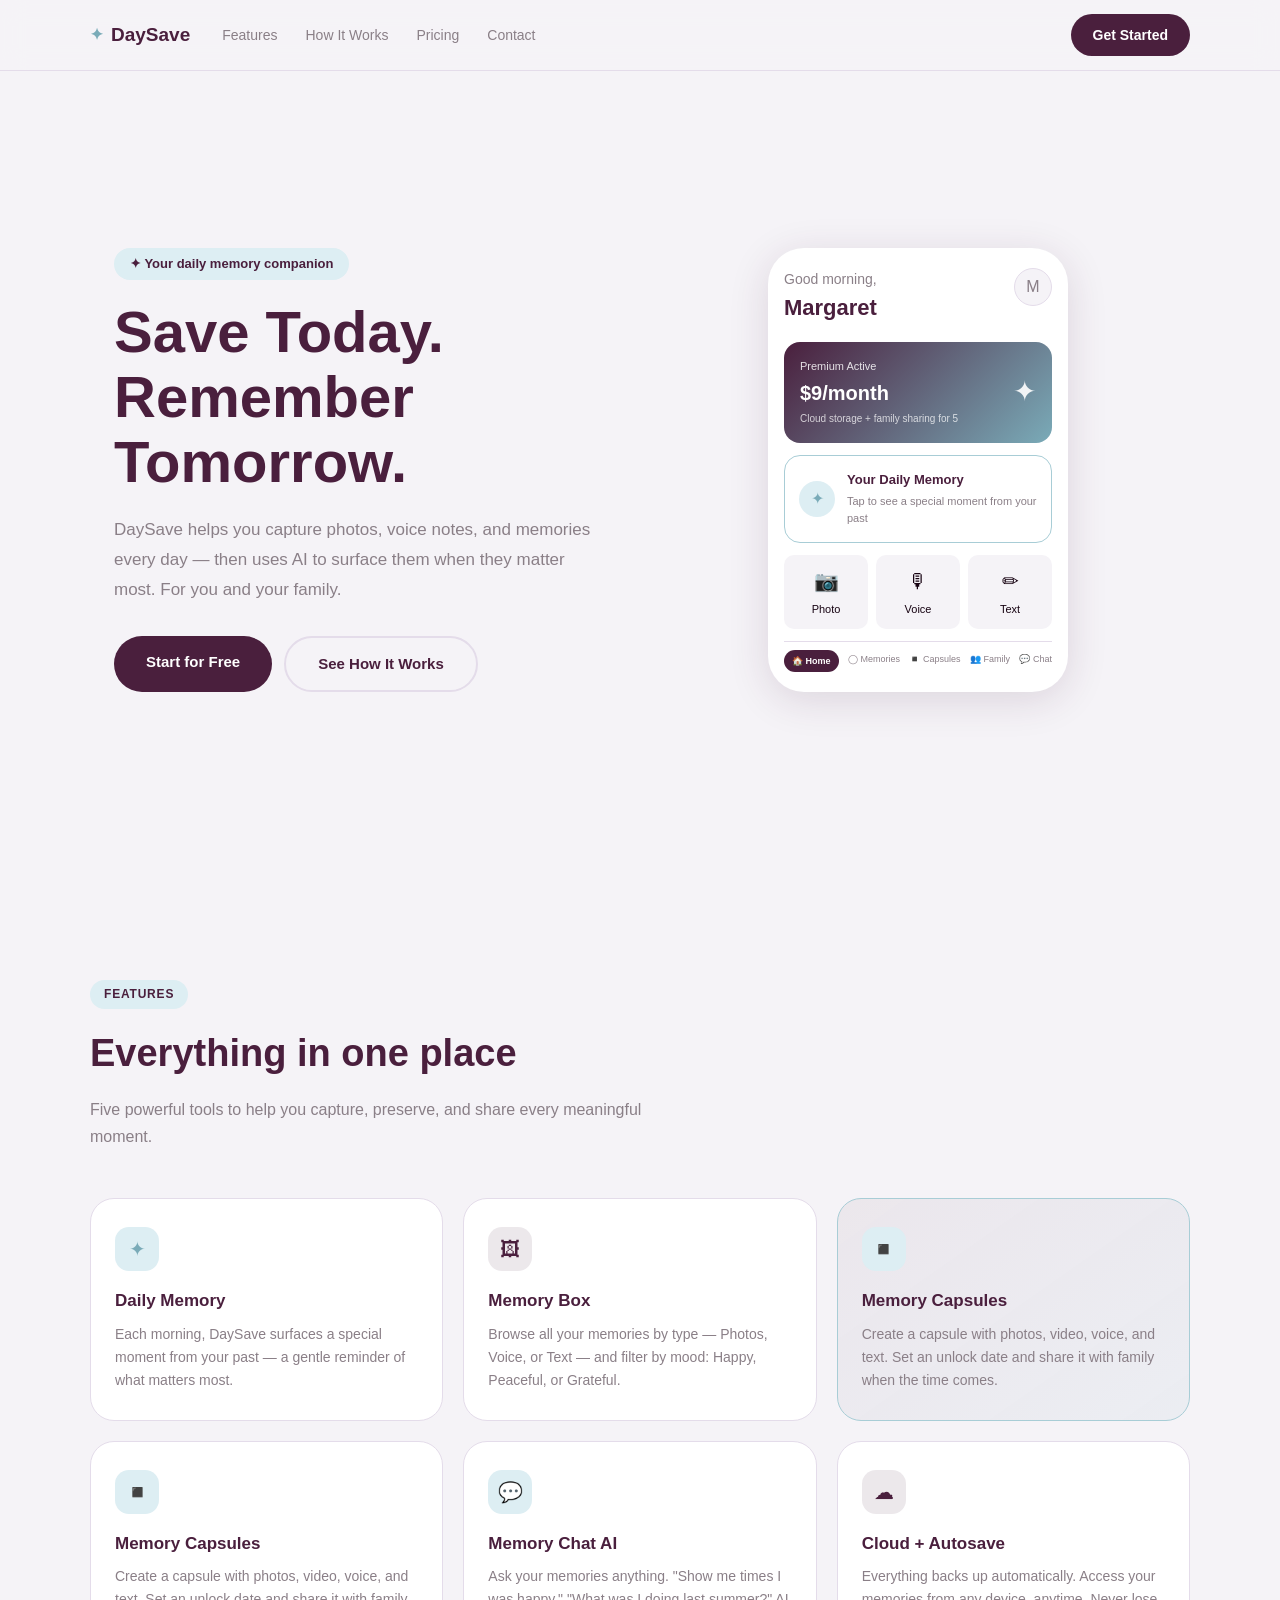
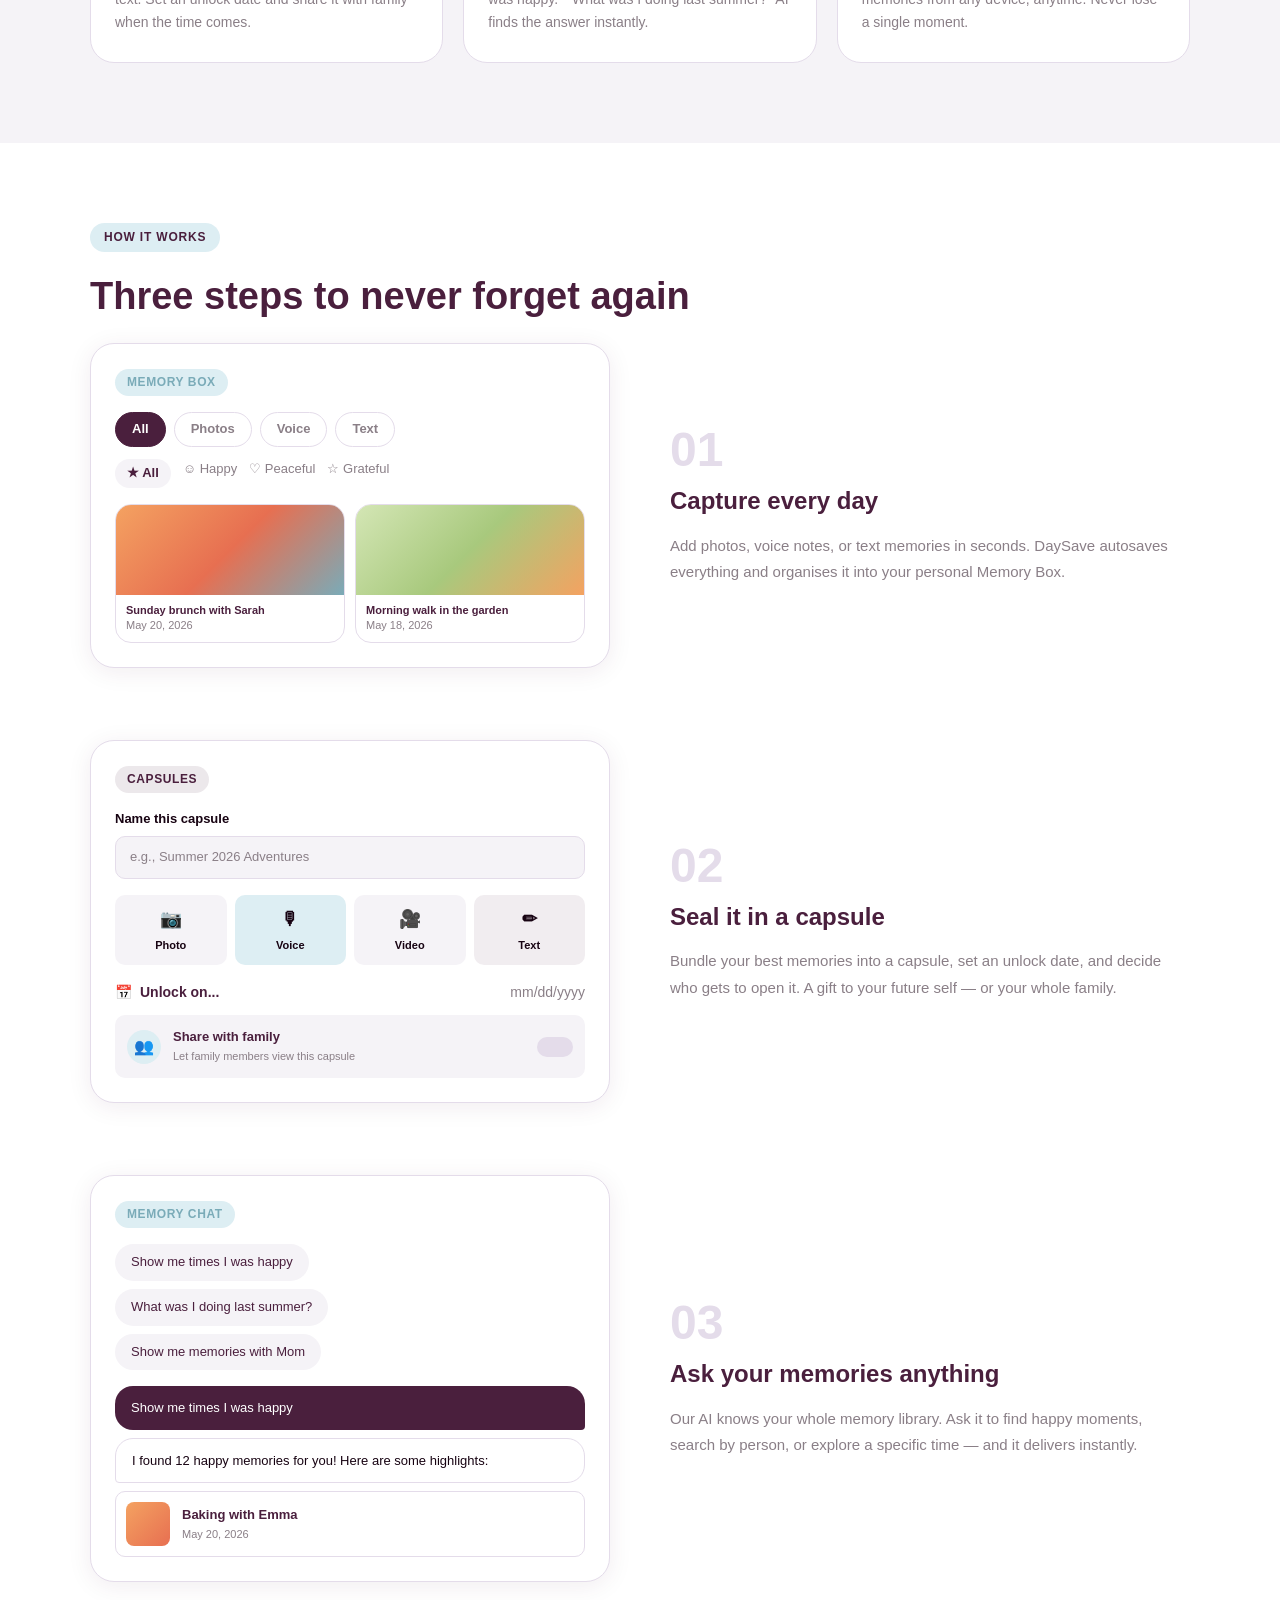
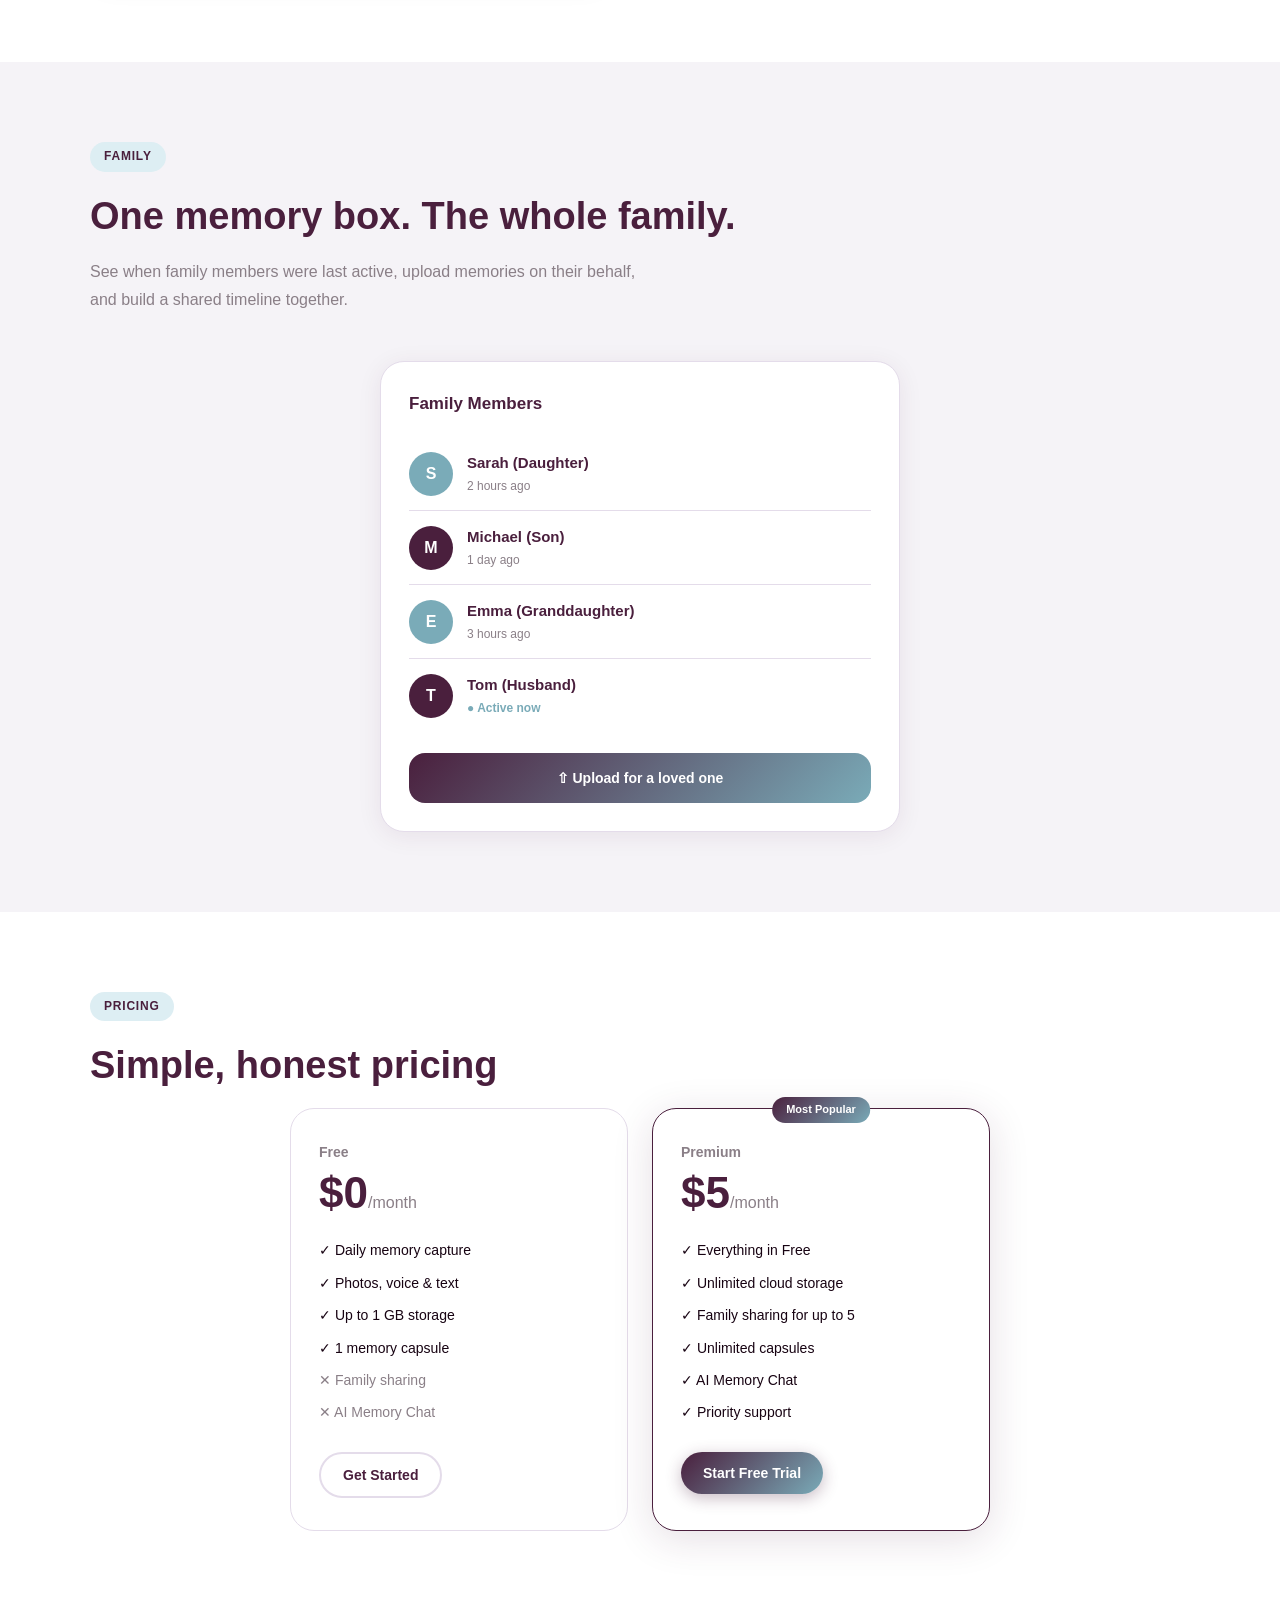
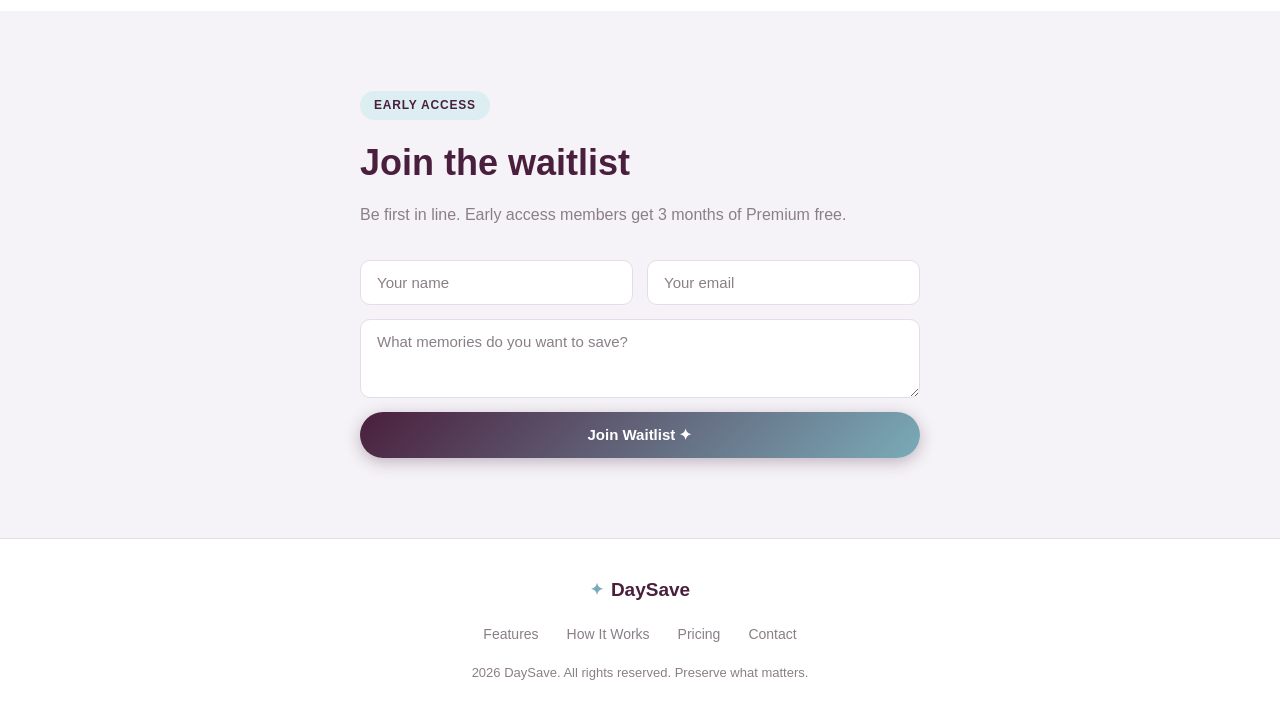
==== commit 428e97be: "fixed merge issues" ====
--- a/index.html
+++ b/index.html
@@ -9,21 +9,6 @@
   <body>
     <!-- NAV -->
     <nav class="nav" id="nav">
-<<<<<<< HEAD
-        <div class="nav__inner">
-            <div class="logo">
-                <span class="logo__icon">&#10022;</span> DaySave
-            </div>
-            <ul class="nav__links" id="navLinks">
-                <li><a href="#features">Features</a></li>
-                <li><a href="#how-it-works">How It Works</a></li>
-                <li><a href="#pricing">Pricing</a></li>
-                <li><a href="#contact">Contact</a></li>
-            </ul>
-            <a href="#contact" class="btn">Get Started</a>
-            <button class="dream" id="dream">&#9776;</button>
-        </div>
-=======
       <div class="nav__inner">
         <div class="logo"><span class="logo__icon">&#10022;</span> DaySave</div>
         <ul class="nav__links" id="navLinks">
@@ -33,9 +18,8 @@
           <li><a href="#contact">Contact</a></li>
         </ul>
         <a href="#contact" class="btn">Get Started</a>
-        <button class="hamburger" id="hamburger">&#9776;</button>
-      </div>
->>>>>>> 7a2ada7bd6e45b8804a6d502e232600f8e606b70
+        <button class="dream" id="dream">&#9776;</button>
+      </div>
     </nav>
 
     <!-- HERO -->
@@ -147,22 +131,14 @@
             </p>
           </div>
 
-<<<<<<< HEAD
-                <div class="feature-card fade">
-                    <div class="feature-card__icon teal">&#9726;</div>
-                    <h3>Memory Capsules</h3>
-                    <p>Create a capsule with photos, video, voice, and text. Set an unlock date and share it with family when the time comes.</p>
-                </div>
-=======
           <div class="feature-card fade">
-            <div class="feature-card__icon plum">&#128101;</div>
-            <h3>Family Sharing</h3>
-            <p>
-              Your whole family shares one memory box. See who's been active,
-              upload for loved ones, and browse your family timeline.
-            </p>
-          </div>
->>>>>>> 7a2ada7bd6e45b8804a6d502e232600f8e606b70
+            <div class="feature-card__icon teal">&#9726;</div>
+            <h3>Memory Capsules</h3>
+            <p>
+              Create a capsule with photos, video, voice, and text. Set an
+              unlock date and share it with family when the time comes.
+            </p>
+          </div>
 
           <div class="feature-card fade">
             <div class="feature-card__icon teal">&#128172;</div>
--- a/styles.css
+++ b/styles.css
@@ -147,17 +147,7 @@
   margin-left: auto;
 }
 
-<<<<<<< HEAD
 .dream {
-    display: none;
-    margin-left: auto;
-    background: none;
-    border: none;
-    font-size: 22px;
-    cursor: pointer;
-    color: var(--plum);
-=======
-.hamburger {
   display: none;
   margin-left: auto;
   background: none;
@@ -165,7 +155,6 @@
   font-size: 22px;
   cursor: pointer;
   color: var(--plum);
->>>>>>> 7a2ada7bd6e45b8804a6d502e232600f8e606b70
 }
 
 /* ===== HERO ===== */
@@ -1073,34 +1062,13 @@
 }
 
 @media (max-width: 768px) {
-<<<<<<< HEAD
-    .nav__links { display: none; }
-    .nav .btn   { display: none; }
-    .dream  { display: block; }
-    .nav__links.open {
-        display: flex;
-        flex-direction: column;
-        position: fixed;
-        inset: 0;
-        background: var(--bg);
-        align-items: center;
-        justify-content: center;
-        gap: 32px;
-        font-size: 20px;
-        z-index: 99;
-    }
-    .nav__links.open a { color: var(--plum); font-weight: 600; }
-    .feature-grid { grid-template-columns: 1fr; }
-    .form__row    { grid-template-columns: 1fr; }
-    .phone        { width: 260px; }
-=======
   .nav__links {
     display: none;
   }
   .nav .btn {
     display: none;
   }
-  .hamburger {
+  .dream {
     display: block;
   }
   .nav__links.open {
@@ -1128,7 +1096,6 @@
   .phone {
     width: 260px;
   }
->>>>>>> 7a2ada7bd6e45b8804a6d502e232600f8e606b70
 }
 
 @media (max-width: 480px) {
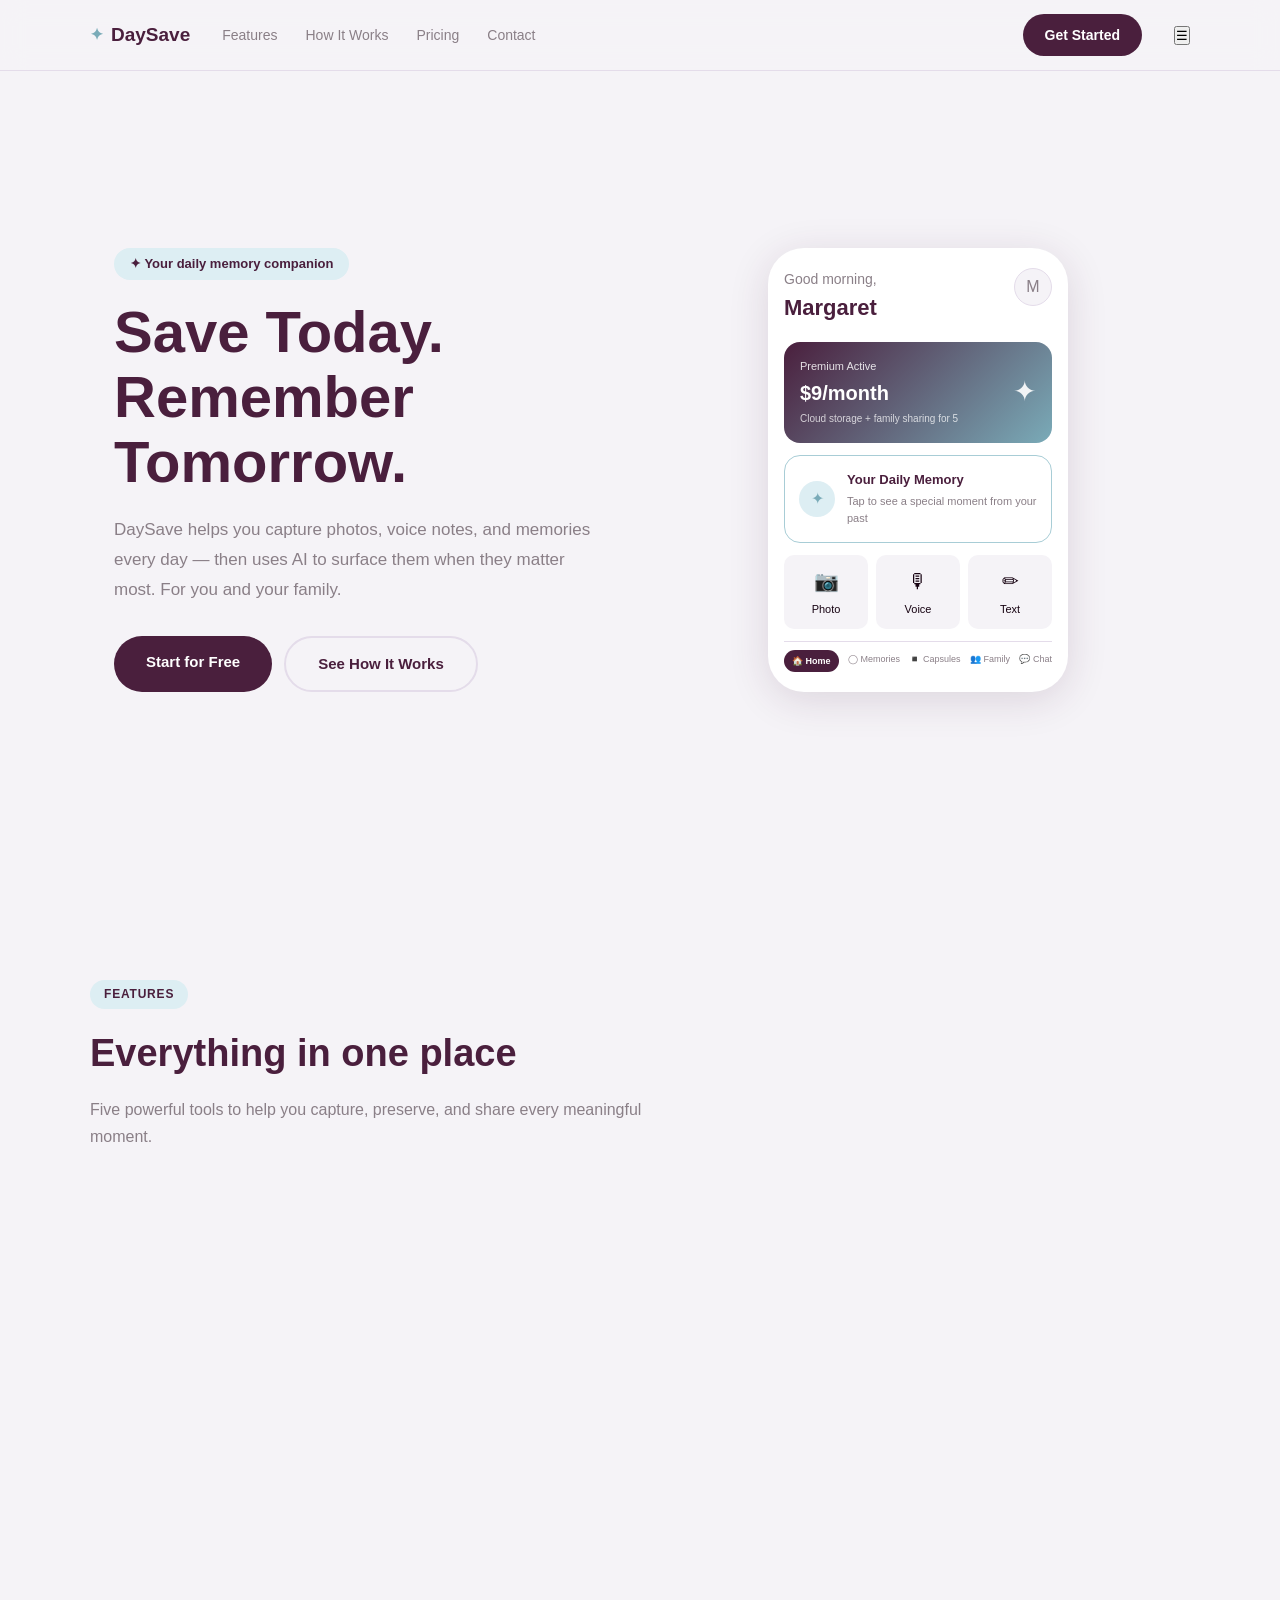
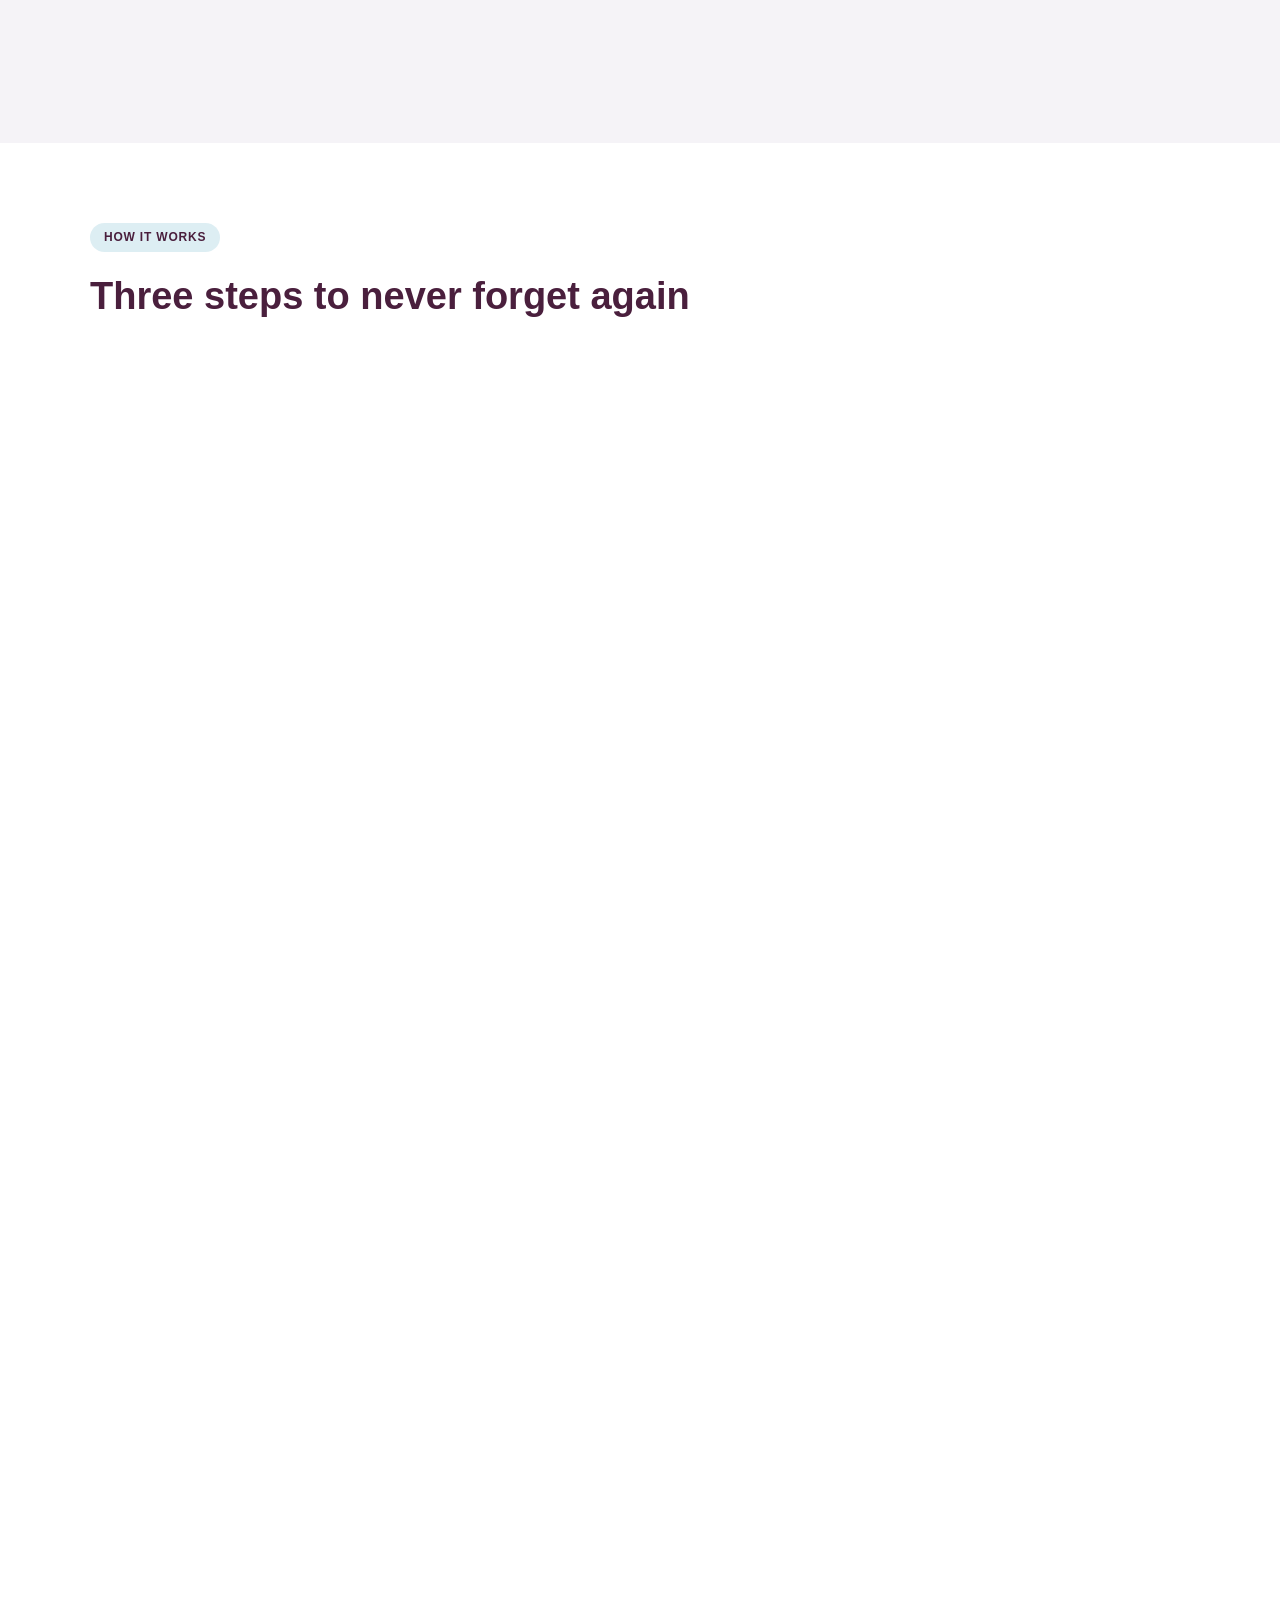
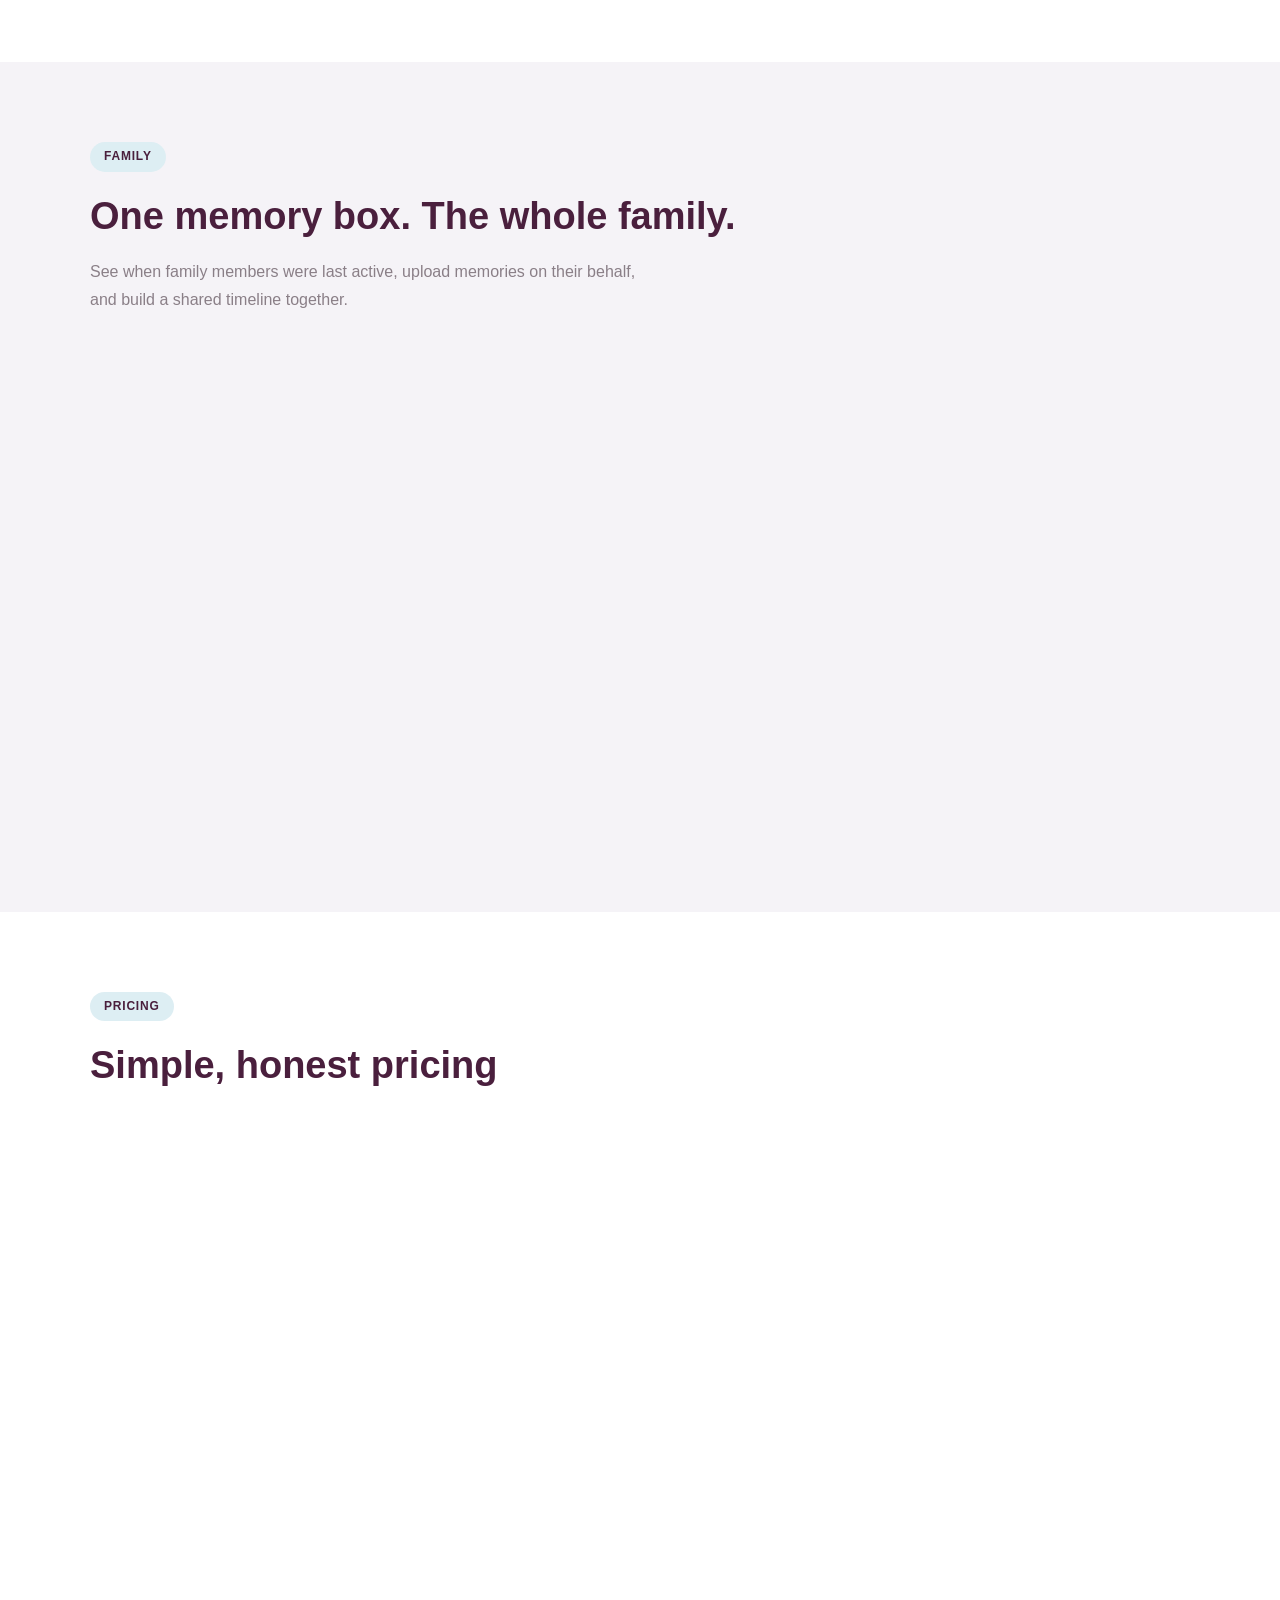
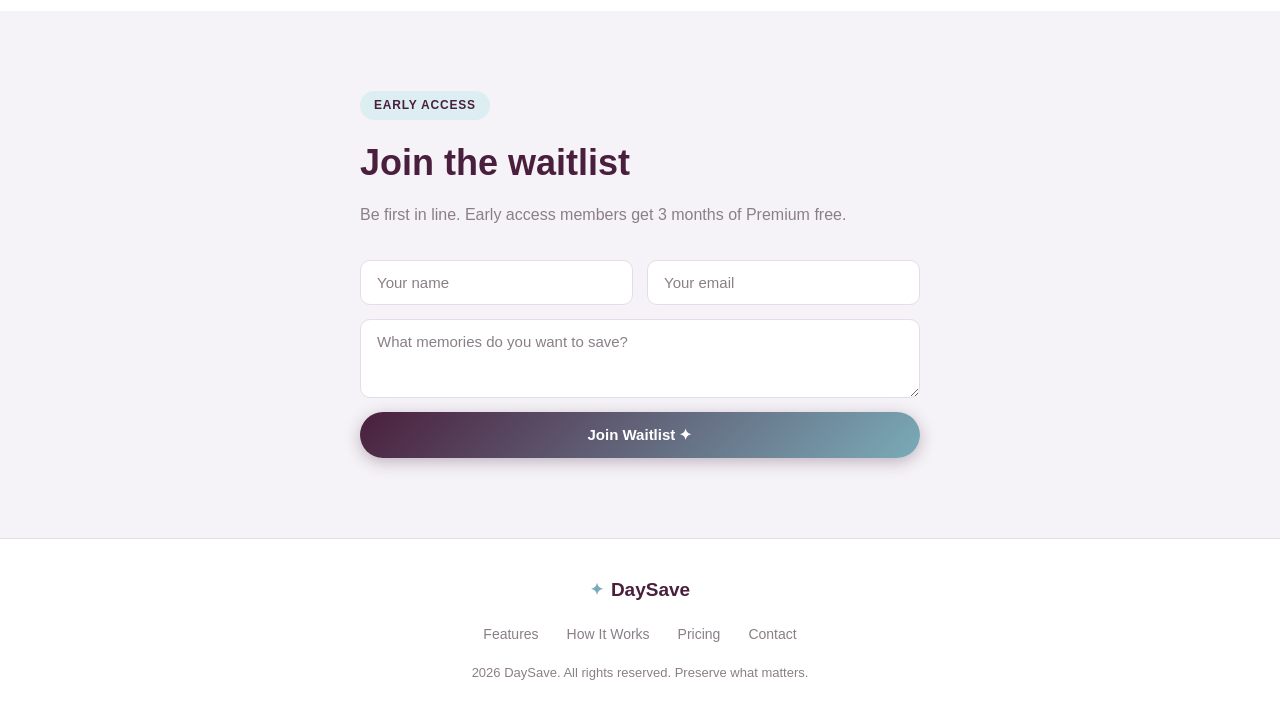
==== commit 62eb6189: "merging" ====
--- a/index.html
+++ b/index.html
@@ -1,419 +1,356 @@
-<!doctype html>
+<!DOCTYPE html>
 <html lang="en">
-  <head>
-    <meta charset="UTF-8" />
-    <meta name="viewport" content="width=device-width, initial-scale=1.0" />
+<head>
+    <meta charset="UTF-8">
+    <meta name="viewport" content="width=device-width, initial-scale=1.0">
     <title>DaySave — Preserve What Matters</title>
-    <link rel="stylesheet" href="styles.css" />
-  </head>
-  <body>
+    <link rel="stylesheet" href="styles.css">
+</head>
+<body>
+
     <!-- NAV -->
     <nav class="nav" id="nav">
-      <div class="nav__inner">
-        <div class="logo"><span class="logo__icon">&#10022;</span> DaySave</div>
-        <ul class="nav__links" id="navLinks">
-          <li><a href="#features">Features</a></li>
-          <li><a href="#how-it-works">How It Works</a></li>
-          <li><a href="#pricing">Pricing</a></li>
-          <li><a href="#contact">Contact</a></li>
-        </ul>
-        <a href="#contact" class="btn">Get Started</a>
-        <button class="dream" id="dream">&#9776;</button>
-      </div>
+        <div class="nav__inner">
+            <div class="logo">
+                <span class="logo__icon">&#10022;</span> DaySave
+            </div>
+            <ul class="nav__links" id="navLinks">
+                <li><a href="#features">Features</a></li>
+                <li><a href="#how-it-works">How It Works</a></li>
+                <li><a href="#pricing">Pricing</a></li>
+                <li><a href="#contact">Contact</a></li>
+            </ul>
+            <a href="#contact" class="btn">Get Started</a>
+            <button class="hamburger" id="hamburger">&#9776;</button>
+        </div>
     </nav>
 
     <!-- HERO -->
     <section class="hero">
-      <div class="hero__text">
-        <div class="hero__badge">&#10022; Your daily memory companion</div>
-        <h1>Save Today.<br />Remember Tomorrow.</h1>
-        <p>
-          DaySave helps you capture photos, voice notes, and memories every day
-          — then uses AI to surface them when they matter most. For you and your
-          family.
-        </p>
-        <div class="hero__btns">
-          <a href="#contact" class="btn btn--lg">Start for Free</a>
-          <a href="#features" class="btn btn--outline btn--lg"
-            >See How It Works</a
-          >
-        </div>
-      </div>
-      <div class="hero__phone">
-        <div class="phone">
-          <div class="phone__screen">
-            <div class="app-header">
-              <div>
-                <div class="app-greeting">Good morning,</div>
-                <div class="app-name-big">Margaret</div>
-              </div>
-              <div class="app-avatar">M</div>
-            </div>
-            <div class="premium-card">
-              <div>
-                <div class="premium-label">Premium Active</div>
-                <div class="premium-price">$9/month</div>
-                <div class="premium-sub">
-                  Cloud storage + family sharing for 5
-                </div>
-              </div>
-              <div class="premium-icon">&#10022;</div>
-            </div>
-            <div class="daily-card">
-              <div class="daily-icon">&#10022;</div>
-              <div>
-                <div class="daily-title">Your Daily Memory</div>
-                <div class="daily-sub">
-                  Tap to see a special moment from your past
-                </div>
-              </div>
-            </div>
-            <div class="capture-row">
-              <div class="capture-btn">
-                <span>&#128247;</span>
-                <span>Photo</span>
-              </div>
-              <div class="capture-btn">
-                <span>&#127897;</span>
-                <span>Voice</span>
-              </div>
-              <div class="capture-btn">
-                <span>&#9999;</span>
-                <span>Text</span>
-              </div>
-            </div>
-            <div class="app-tabs">
-              <div class="tab tab--active">&#127968; Home</div>
-              <div class="tab">&#9711; Memories</div>
-              <div class="tab">&#9726; Capsules</div>
-              <div class="tab">&#128101; Family</div>
-              <div class="tab">&#128172; Chat</div>
-            </div>
-          </div>
-        </div>
-      </div>
+        <div class="hero__text">
+            <div class="hero__badge">&#10022; Your daily memory companion</div>
+            <h1>Save Today.<br>Remember Tomorrow.</h1>
+            <p>DaySave helps you capture photos, voice notes, and memories every day — then uses AI to surface them when they matter most. For you and your family.</p>
+            <div class="hero__btns">
+                <a href="#contact" class="btn btn--lg">Start for Free</a>
+                <a href="#features" class="btn btn--outline btn--lg">See How It Works</a>
+            </div>
+        </div>
+        <div class="hero__phone">
+            <div class="phone">
+                <div class="phone__screen">
+                    <div class="app-header">
+                        <div>
+                            <div class="app-greeting">Good morning,</div>
+                            <div class="app-name-big">Margaret</div>
+                        </div>
+                        <div class="app-avatar">M</div>
+                    </div>
+                    <div class="premium-card">
+                        <div>
+                            <div class="premium-label">Premium Active</div>
+                            <div class="premium-price">$9/month</div>
+                            <div class="premium-sub">Cloud storage + family sharing for 5</div>
+                        </div>
+                        <div class="premium-icon">&#10022;</div>
+                    </div>
+                    <div class="daily-card">
+                        <div class="daily-icon">&#10022;</div>
+                        <div>
+                            <div class="daily-title">Your Daily Memory</div>
+                            <div class="daily-sub">Tap to see a special moment from your past</div>
+                        </div>
+                    </div>
+                    <div class="capture-row">
+                        <div class="capture-btn">
+                            <span>&#128247;</span>
+                            <span>Photo</span>
+                        </div>
+                        <div class="capture-btn">
+                            <span>&#127897;</span>
+                            <span>Voice</span>
+                        </div>
+                        <div class="capture-btn">
+                            <span>&#9999;</span>
+                            <span>Text</span>
+                        </div>
+                    </div>
+                    <div class="app-tabs">
+                        <div class="tab tab--active">&#127968; Home</div>
+                        <div class="tab">&#9711; Memories</div>
+                        <div class="tab">&#9726; Capsules</div>
+                        <div class="tab">&#128101; Family</div>
+                        <div class="tab">&#128172; Chat</div>
+                    </div>
+                </div>
+            </div>
+        </div>
     </section>
 
     <!-- FEATURES -->
     <section class="section" id="features">
-      <div class="section__inner">
-        <div class="section__label">Features</div>
-        <h2>Everything in one place</h2>
-        <p class="section__sub">
-          Five powerful tools to help you capture, preserve, and share every
-          meaningful moment.
-        </p>
-        <div class="feature-grid">
-          <div class="feature-card fade">
-            <div class="feature-card__icon teal">&#10022;</div>
-            <h3>Daily Memory</h3>
-            <p>
-              Each morning, DaySave surfaces a special moment from your past — a
-              gentle reminder of what matters most.
-            </p>
-          </div>
-
-          <div class="feature-card fade">
-            <div class="feature-card__icon plum">&#128444;</div>
-            <h3>Memory Box</h3>
-            <p>
-              Browse all your memories by type — Photos, Voice, or Text — and
-              filter by mood: Happy, Peaceful, or Grateful.
-            </p>
-          </div>
-
-          <div class="feature-card feature-card--highlight fade">
-            <div class="feature-card__icon teal">&#9726;</div>
-            <h3>Memory Capsules</h3>
-            <p>
-              Create a capsule with photos, video, voice, and text. Set an
-              unlock date and share it with family when the time comes.
-            </p>
-          </div>
-
-          <div class="feature-card fade">
-            <div class="feature-card__icon teal">&#9726;</div>
-            <h3>Memory Capsules</h3>
-            <p>
-              Create a capsule with photos, video, voice, and text. Set an
-              unlock date and share it with family when the time comes.
-            </p>
-          </div>
-
-          <div class="feature-card fade">
-            <div class="feature-card__icon teal">&#128172;</div>
-            <h3>Memory Chat AI</h3>
-            <p>
-              Ask your memories anything. "Show me times I was happy." "What was
-              I doing last summer?" AI finds the answer instantly.
-            </p>
-          </div>
-
-          <div class="feature-card fade">
-            <div class="feature-card__icon plum">&#9729;</div>
-            <h3>Cloud + Autosave</h3>
-            <p>
-              Everything backs up automatically. Access your memories from any
-              device, anytime. Never lose a single moment.
-            </p>
-          </div>
-        </div>
-      </div>
+        <div class="section__inner">
+            <div class="section__label">Features</div>
+            <h2>Everything in one place</h2>
+            <p class="section__sub">Five powerful tools to help you capture, preserve, and share every meaningful moment.</p>
+            <div class="feature-grid">
+
+                <div class="feature-card fade">
+                    <div class="feature-card__icon teal">&#10022;</div>
+                    <h3>Daily Memory</h3>
+                    <p>Each morning, DaySave surfaces a special moment from your past — a gentle reminder of what matters most.</p>
+                </div>
+
+                <div class="feature-card fade">
+                    <div class="feature-card__icon plum">&#128444;</div>
+                    <h3>Memory Box</h3>
+                    <p>Browse all your memories by type — Photos, Voice, or Text — and filter by mood: Happy, Peaceful, or Grateful.</p>
+                </div>
+
+                <div class="feature-card feature-card--highlight fade">
+                    <div class="feature-card__icon teal">&#9726;</div>
+                    <h3>Memory Capsules</h3>
+                    <p>Create a capsule with photos, video, voice, and text. Set an unlock date and share it with family when the time comes.</p>
+                </div>
+
+                <div class="feature-card fade">
+                    <div class="feature-card__icon plum">&#128101;</div>
+                    <h3>Family Sharing</h3>
+                    <p>Your whole family shares one memory box. See who's been active, upload for loved ones, and browse your family timeline.</p>
+                </div>
+
+                <div class="feature-card fade">
+                    <div class="feature-card__icon teal">&#128172;</div>
+                    <h3>Memory Chat AI</h3>
+                    <p>Ask your memories anything. "Show me times I was happy." "What was I doing last summer?" AI finds the answer instantly.</p>
+                </div>
+
+                <div class="feature-card fade">
+                    <div class="feature-card__icon plum">&#9729;</div>
+                    <h3>Cloud + Autosave</h3>
+                    <p>Everything backs up automatically. Access your memories from any device, anytime. Never lose a single moment.</p>
+                </div>
+
+            </div>
+        </div>
     </section>
 
     <!-- APP SCREENS SHOWCASE -->
     <section class="section section--alt" id="how-it-works">
-      <div class="section__inner">
-        <div class="section__label">How It Works</div>
-        <h2>Three steps to never forget again</h2>
-
-        <div class="showcase">
-          <div class="showcase__item fade">
-            <div class="showcase__screen">
-              <div class="screen-label teal-label">Memory Box</div>
-              <div class="mem-filters">
-                <span class="chip chip--active">All</span>
-                <span class="chip">Photos</span>
-                <span class="chip">Voice</span>
-                <span class="chip">Text</span>
-              </div>
-              <div class="mem-moods">
-                <span class="mood mood--active">&#9733; All</span>
-                <span class="mood">&#9786; Happy</span>
-                <span class="mood">&#9825; Peaceful</span>
-                <span class="mood">&#9734; Grateful</span>
-              </div>
-              <div class="mem-grid">
-                <div class="mem-card">
-                  <div class="mem-img mem-img--sunset"></div>
-                  <div class="mem-info">
-                    Sunday brunch with Sarah<br /><span>May 20, 2026</span>
-                  </div>
-                </div>
-                <div class="mem-card">
-                  <div class="mem-img mem-img--garden"></div>
-                  <div class="mem-info">
-                    Morning walk in the garden<br /><span>May 18, 2026</span>
-                  </div>
-                </div>
-              </div>
-            </div>
-            <div class="showcase__text">
-              <div class="step-num">01</div>
-              <h3>Capture every day</h3>
-              <p>
-                Add photos, voice notes, or text memories in seconds. DaySave
-                autosaves everything and organises it into your personal Memory
-                Box.
-              </p>
-            </div>
-          </div>
-
-          <div class="showcase__item showcase__item--flip fade">
-            <div class="showcase__text">
-              <div class="step-num">02</div>
-              <h3>Seal it in a capsule</h3>
-              <p>
-                Bundle your best memories into a capsule, set an unlock date,
-                and decide who gets to open it. A gift to your future self — or
-                your whole family.
-              </p>
-            </div>
-            <div class="showcase__screen">
-              <div class="screen-label plum-label">Capsules</div>
-              <div class="cap-field">
-                <div class="cap-field__label">Name this capsule</div>
-                <div class="cap-field__input">e.g., Summer 2026 Adventures</div>
-              </div>
-              <div class="cap-add">
-                <div class="cap-btn"><span>&#128247;</span> Photo</div>
-                <div class="cap-btn teal-btn"><span>&#127897;</span> Voice</div>
-                <div class="cap-btn"><span>&#127909;</span> Video</div>
-                <div class="cap-btn plum-btn"><span>&#9999;</span> Text</div>
-              </div>
-              <div class="cap-unlock">
-                <span>&#128197;</span> Unlock on...
-                <span class="cap-date">mm/dd/yyyy</span>
-              </div>
-              <div class="cap-share">
-                <span class="cap-share__icon">&#128101;</span>
-                <div>
-                  <strong>Share with family</strong>
-                  <div>Let family members view this capsule</div>
-                </div>
-                <div class="toggle"></div>
-              </div>
-            </div>
-          </div>
-
-          <div class="showcase__item fade">
-            <div class="showcase__screen">
-              <div class="screen-label teal-label">Memory Chat</div>
-              <div class="chat-prompts">
-                <div class="chat-chip">Show me times I was happy</div>
-                <div class="chat-chip">What was I doing last summer?</div>
-                <div class="chat-chip">Show me memories with Mom</div>
-              </div>
-              <div class="chat-bubble chat-bubble--user">
-                Show me times I was happy
-              </div>
-              <div class="chat-bubble chat-bubble--ai">
-                I found 12 happy memories for you! Here are some highlights:
-              </div>
-              <div class="chat-result">
-                <div class="chat-result__img"></div>
-                <div>
-                  <strong>Baking with Emma</strong>
-                  <div class="chat-result__date">May 20, 2026</div>
-                </div>
-              </div>
-            </div>
-            <div class="showcase__text">
-              <div class="step-num">03</div>
-              <h3>Ask your memories anything</h3>
-              <p>
-                Our AI knows your whole memory library. Ask it to find happy
-                moments, search by person, or explore a specific time — and it
-                delivers instantly.
-              </p>
-            </div>
-          </div>
-        </div>
-      </div>
+        <div class="section__inner">
+            <div class="section__label">How It Works</div>
+            <h2>Three steps to never forget again</h2>
+
+            <div class="showcase">
+                <div class="showcase__item fade">
+                    <div class="showcase__screen">
+                        <div class="screen-label teal-label">Memory Box</div>
+                        <div class="mem-filters">
+                            <span class="chip chip--active">All</span>
+                            <span class="chip">Photos</span>
+                            <span class="chip">Voice</span>
+                            <span class="chip">Text</span>
+                        </div>
+                        <div class="mem-moods">
+                            <span class="mood mood--active">&#9733; All</span>
+                            <span class="mood">&#9786; Happy</span>
+                            <span class="mood">&#9825; Peaceful</span>
+                            <span class="mood">&#9734; Grateful</span>
+                        </div>
+                        <div class="mem-grid">
+                            <div class="mem-card">
+                                <div class="mem-img mem-img--sunset"></div>
+                                <div class="mem-info">Sunday brunch with Sarah<br><span>May 20, 2026</span></div>
+                            </div>
+                            <div class="mem-card">
+                                <div class="mem-img mem-img--garden"></div>
+                                <div class="mem-info">Morning walk in the garden<br><span>May 18, 2026</span></div>
+                            </div>
+                        </div>
+                    </div>
+                    <div class="showcase__text">
+                        <div class="step-num">01</div>
+                        <h3>Capture every day</h3>
+                        <p>Add photos, voice recordings, notes, or texts in seconds. DaySave autosaves everything and organises it into your personal Memory Box.</p>
+                    </div>
+                </div>
+
+                <div class="showcase__item showcase__item--flip fade">
+                    <div class="showcase__text">
+                        <div class="step-num">02</div>
+                        <h3>Seal it in a capsule</h3>
+                        <p>Save your memories for later and decide when to unlock them. You can make a capsule for yourself or your family.</p>
+                    </div>
+                    <div class="showcase__screen">
+                        <div class="screen-label plum-label">Capsules</div>
+                        <div class="cap-field">
+                            <div class="cap-field__label">Name this capsule</div>
+                            <div class="cap-field__input">Message for me in 10 years</div>
+                        </div>
+                        <div class="cap-add">
+                            <div class="cap-btn"><span>&#128247;</span> Photo</div>
+                            <div class="cap-btn teal-btn"><span>&#127897;</span> Voice</div>
+                            <div class="cap-btn"><span>&#127909;</span> Video</div>
+                            <div class="cap-btn plum-btn"><span>&#9999;</span> Text</div>
+                        </div>
+                        <div class="cap-unlock">
+                            <span>&#128197;</span> Unlocks on <span class="cap-date">05/23/2036</span>
+                        </div>
+                        <div class="cap-share">
+                            <span class="cap-share__icon">&#128101;</span>
+                            <div>
+                                <strong>Share with family</strong>
+                                <div>Let family members view this capsule</div>
+                            </div>
+                            <div class="toggle"></div>
+                        </div>
+                    </div>
+                </div>
+
+                <div class="showcase__item fade">
+                    <div class="showcase__screen">
+                        <div class="screen-label teal-label">Memory Chat</div>
+                        <div class="chat-prompts">
+                            <div class="chat-chip">Show me times I was happy</div>
+                            <div class="chat-chip">What was I doing last summer?</div>
+                            <div class="chat-chip">Show me memories with Mom</div>
+                        </div>
+                        <div class="chat-bubble chat-bubble--user">Show me times I was happy</div>
+                        <div class="chat-bubble chat-bubble--ai">Of course! Here is a happy memory that happened with Emma recently:</div>
+                        <div class="chat-result">
+                            <div class="chat-result__img"></div>
+                            <div>
+                                <strong>Baking with Emma</strong>
+                                <div class="chat-result__date">May 20, 2026</div>
+                            </div>
+                        </div>
+                    </div>
+                    <div class="showcase__text">
+                        <div class="step-num">03</div>
+                        <h3>Ask your memories anything</h3>
+                        <p>Our AI knows your whole memory library. Ask it to find happy moments, search by person, or explore a specific time — and it delivers instantly.</p>
+                    </div>
+                </div>
+            </div>
+        </div>
     </section>
 
     <!-- FAMILY -->
     <section class="section" id="family">
-      <div class="section__inner">
-        <div class="section__label">Family</div>
-        <h2>One memory box. The whole family.</h2>
-        <p class="section__sub">
-          See when family members were last active, upload memories on their
-          behalf, and build a shared timeline together.
-        </p>
-        <div class="family-card fade">
-          <div class="family-members">
-            <h3>Family Members</h3>
-            <div class="member">
-              <div class="member__avatar teal-avatar">S</div>
-              <div>
-                <strong>Sarah (Daughter)</strong>
-                <div class="member__time">2 hours ago</div>
-              </div>
-            </div>
-            <div class="member">
-              <div class="member__avatar plum-avatar">M</div>
-              <div>
-                <strong>Michael (Son)</strong>
-                <div class="member__time">1 day ago</div>
-              </div>
-            </div>
-            <div class="member">
-              <div class="member__avatar teal-avatar">E</div>
-              <div>
-                <strong>Emma (Granddaughter)</strong>
-                <div class="member__time">3 hours ago</div>
-              </div>
-            </div>
-            <div class="member">
-              <div class="member__avatar plum-avatar">T</div>
-              <div>
-                <strong>Tom (Husband)</strong>
-                <div class="member__time active">&#9679; Active now</div>
-              </div>
-            </div>
-          </div>
-          <div class="family-upload">&#8679; Upload for a loved one</div>
-        </div>
-      </div>
+        <div class="section__inner">
+            <div class="section__label">Family</div>
+            <h2>One memory box. The whole family.</h2>
+            <p class="section__sub">See when family members were last active, upload memories on their behalf, and build a shared timeline together.</p>
+            <div class="family-card fade">
+                <div class="family-members">
+                    <h3>Family Members</h3>
+                    <div class="member">
+                        <div class="member__avatar teal-avatar">S</div>
+                        <div>
+                            <strong>Sarah (Daughter)</strong>
+                            <div class="member__time">2 hours ago</div>
+                        </div>
+                    </div>
+                    <div class="member">
+                        <div class="member__avatar plum-avatar">M</div>
+                        <div>
+                            <strong>Michael (Son)</strong>
+                            <div class="member__time">1 day ago</div>
+                        </div>
+                    </div>
+                    <div class="member">
+                        <div class="member__avatar teal-avatar">E</div>
+                        <div>
+                            <strong>Emma (Granddaughter)</strong>
+                            <div class="member__time">3 hours ago</div>
+                        </div>
+                    </div>
+                    <div class="member">
+                        <div class="member__avatar plum-avatar">T</div>
+                        <div>
+                            <strong>Tom (Husband)</strong>
+                            <div class="member__time active">&#9679; Active now</div>
+                        </div>
+                    </div>
+                </div>
+                <div class="family-upload">&#8679; Upload for a loved one</div>
+            </div>
+        </div>
     </section>
 
     <!-- PRICING -->
     <section class="section section--alt" id="pricing">
-      <div class="section__inner">
-        <div class="section__label">Pricing</div>
-        <h2>Simple, honest pricing</h2>
-        <div class="pricing-cards">
-          <div class="pricing-card fade">
-            <div class="pricing-plan">Free</div>
-            <div class="pricing-price">$0<span>/month</span></div>
-            <ul class="pricing-list">
-              <li>&#10003; Daily memory capture</li>
-              <li>&#10003; Photos, voice &amp; text</li>
-              <li>&#10003; Up to 1 GB storage</li>
-              <li>&#10003; 1 memory capsule</li>
-              <li class="dim">&#10005; Family sharing</li>
-              <li class="dim">&#10005; AI Memory Chat</li>
-            </ul>
-            <a href="#contact" class="btn btn--outline">Get Started</a>
-          </div>
-          <div class="pricing-card pricing-card--highlight fade">
-            <div class="pricing-badge">Most Popular</div>
-            <div class="pricing-plan">Premium</div>
-            <div class="pricing-price">$5<span>/month</span></div>
-            <ul class="pricing-list">
-              <li>&#10003; Everything in Free</li>
-              <li>&#10003; Unlimited cloud storage</li>
-              <li>&#10003; Family sharing for up to 5</li>
-              <li>&#10003; Unlimited capsules</li>
-              <li>&#10003; AI Memory Chat</li>
-              <li>&#10003; Priority support</li>
-            </ul>
-            <a href="#contact" class="btn btn--gradient">Start Free Trial</a>
-          </div>
-        </div>
-      </div>
+        <div class="section__inner">
+            <div class="section__label">Pricing</div>
+            <h2>Simple, honest pricing</h2>
+            <div class="pricing-cards">
+                <div class="pricing-card fade">
+                    <div class="pricing-plan">Free</div>
+                    <div class="pricing-price">$0<span>/month</span></div>
+                    <ul class="pricing-list">
+                        <li>&#10003; Daily memory capture</li>
+                        <li>&#10003; Photos, voice &amp; text</li>
+                        <li>&#10003; Up to 1 GB storage</li>
+                        <li>&#10003; 1 memory capsule</li>
+                        <li class="dim">&#10005; Family sharing</li>
+                        <li class="dim">&#10005; AI Memory Chat</li>
+                    </ul>
+                    <a href="#contact" class="btn btn--outline">Get Started</a>
+                </div>
+                <div class="pricing-card pricing-card--highlight fade">
+                    <div class="pricing-badge">Most Popular</div>
+                    <div class="pricing-plan">Premium</div>
+                    <div class="pricing-price">$9<span>/month</span></div>
+                    <ul class="pricing-list">
+                        <li>&#10003; Everything in Free</li>
+                        <li>&#10003; Unlimited cloud storage</li>
+                        <li>&#10003; Family sharing for up to 5</li>
+                        <li>&#10003; Unlimited capsules</li>
+                        <li>&#10003; AI Memory Chat</li>
+                        <li>&#10003; Priority support</li>
+                    </ul>
+                    <a href="#contact" class="btn btn--gradient">Start Free Trial</a>
+                </div>
+            </div>
+        </div>
     </section>
 
     <!-- CONTACT -->
     <section class="section" id="contact">
-      <div class="section__inner">
-        <div class="contact">
-          <div class="section__label">Early Access</div>
-          <h2>Join the waitlist</h2>
-          <p>
-            Be first in line. Early access members get 3 months of Premium free.
-          </p>
-          <form id="contactForm" class="form">
-            <div class="form__row">
-              <input type="text" name="name" placeholder="Your name" required />
-              <input
-                type="email"
-                name="email"
-                placeholder="Your email"
-                required
-              />
-            </div>
-            <textarea
-              name="message"
-              rows="3"
-              placeholder="What memories do you want to save?"
-            ></textarea>
-            <button type="submit" class="btn btn--gradient btn--lg">
-              Join Waitlist &#10022;
-            </button>
-          </form>
-          <div class="form__success" id="formSuccess">
-            You are on the list! We will be in touch very soon.
-          </div>
-        </div>
-      </div>
+        <div class="section__inner">
+            <div class="contact">
+                <div class="section__label">Early Access</div>
+                <h2>Join the waitlist</h2>
+                <p>Be first in line. Early access members get 3 months of Premium free.</p>
+                <form id="contactForm" class="form">
+                    <div class="form__row">
+                        <input type="text" name="name" placeholder="Your name" required>
+                        <input type="email" name="email" placeholder="Your email" required>
+                    </div>
+                    <textarea name="message" rows="3" placeholder="What memories do you want to save?"></textarea>
+                    <button type="submit" class="btn btn--gradient btn--lg">Join Waitlist &#10022;</button>
+                </form>
+                <div class="form__success" id="formSuccess">
+                    You are on the list! We will be in touch very soon.
+                </div>
+            </div>
+        </div>
     </section>
 
     <!-- FOOTER -->
     <footer class="footer">
-      <div class="footer__inner">
-        <div class="logo"><span class="logo__icon">&#10022;</span> DaySave</div>
-        <nav>
-          <a href="#features">Features</a>
-          <a href="#how-it-works">How It Works</a>
-          <a href="#pricing">Pricing</a>
-          <a href="#contact">Contact</a>
-        </nav>
-        <p>2026 DaySave. All rights reserved. Preserve what matters.</p>
-      </div>
+        <div class="footer__inner">
+            <div class="logo"><span class="logo__icon">&#10022;</span> DaySave</div>
+            <nav>
+                <a href="#features">Features</a>
+                <a href="#how-it-works">How It Works</a>
+                <a href="#pricing">Pricing</a>
+                <a href="#contact">Contact</a>
+            </nav>
+            <p>2026 DaySave. All rights reserved. Preserve what matters.</p>
+        </div>
     </footer>
 
     <script src="script.js"></script>
-  </body>
+</body>
 </html>
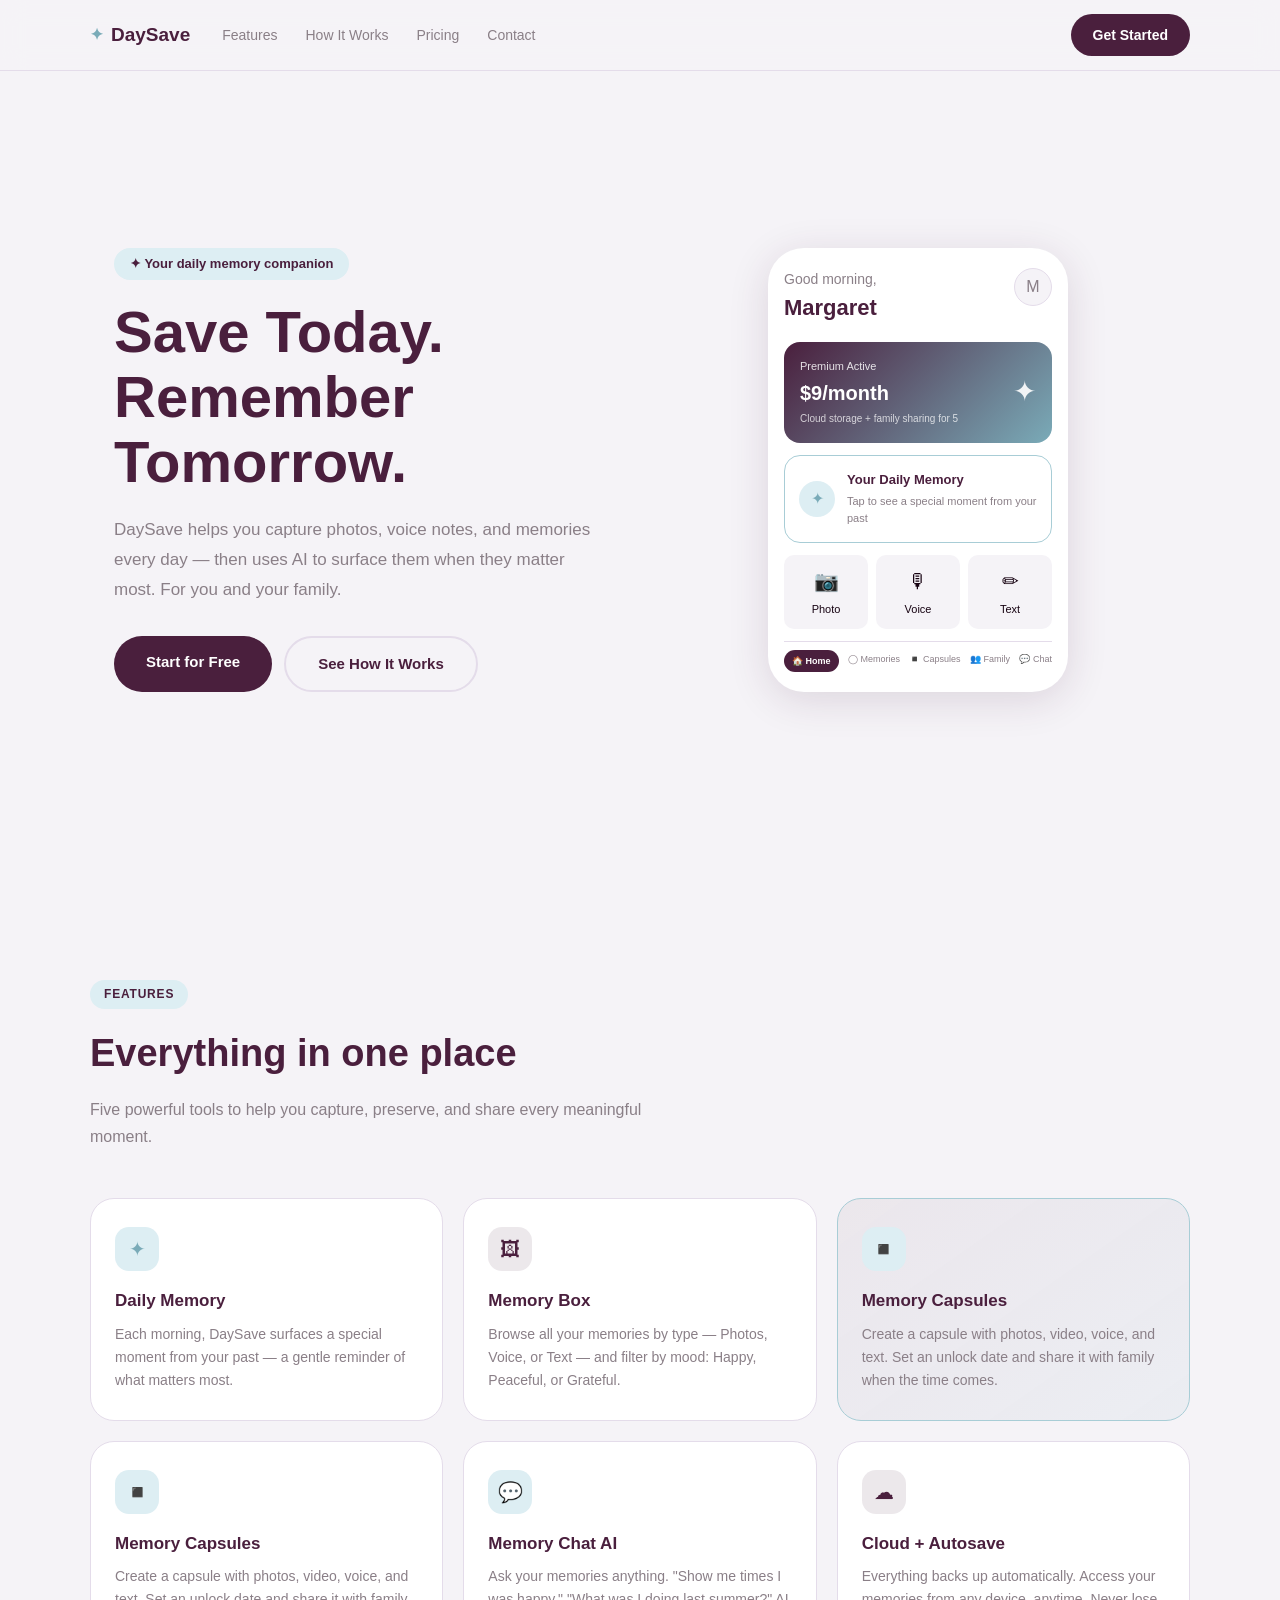
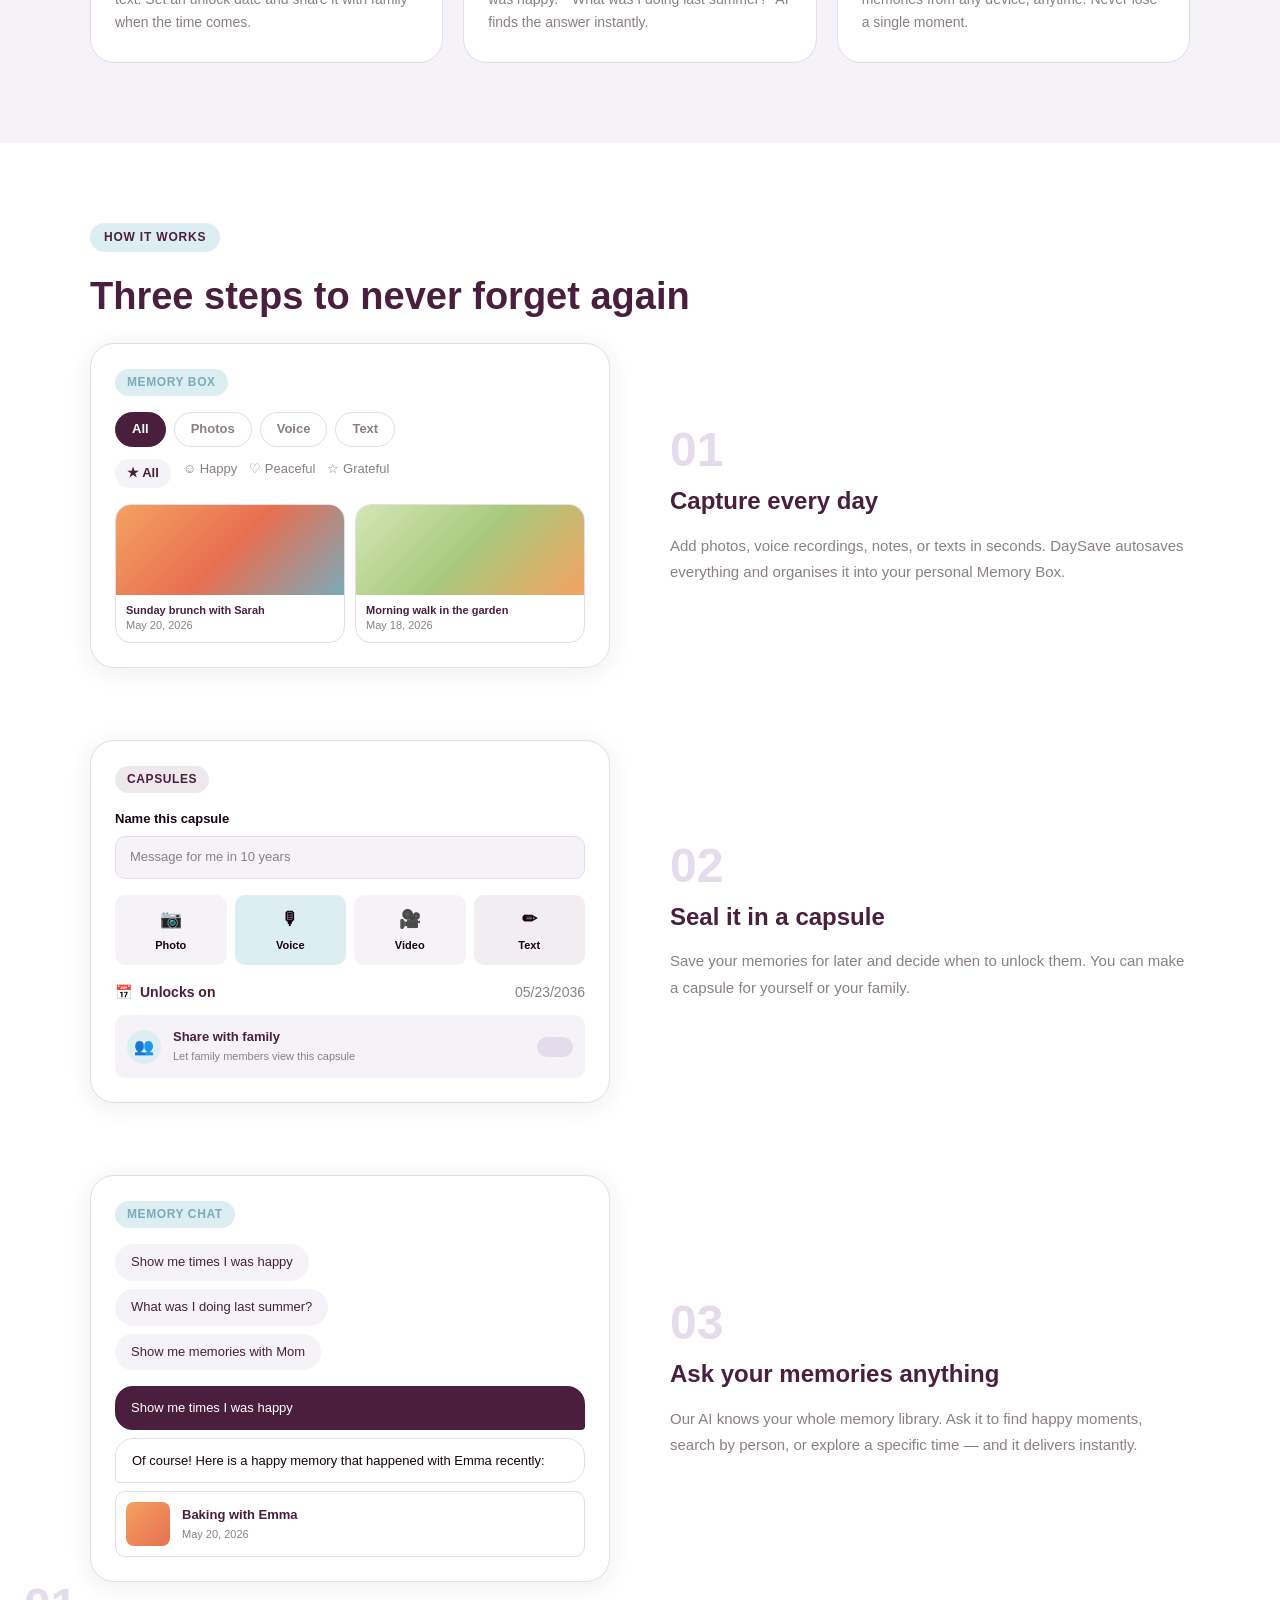
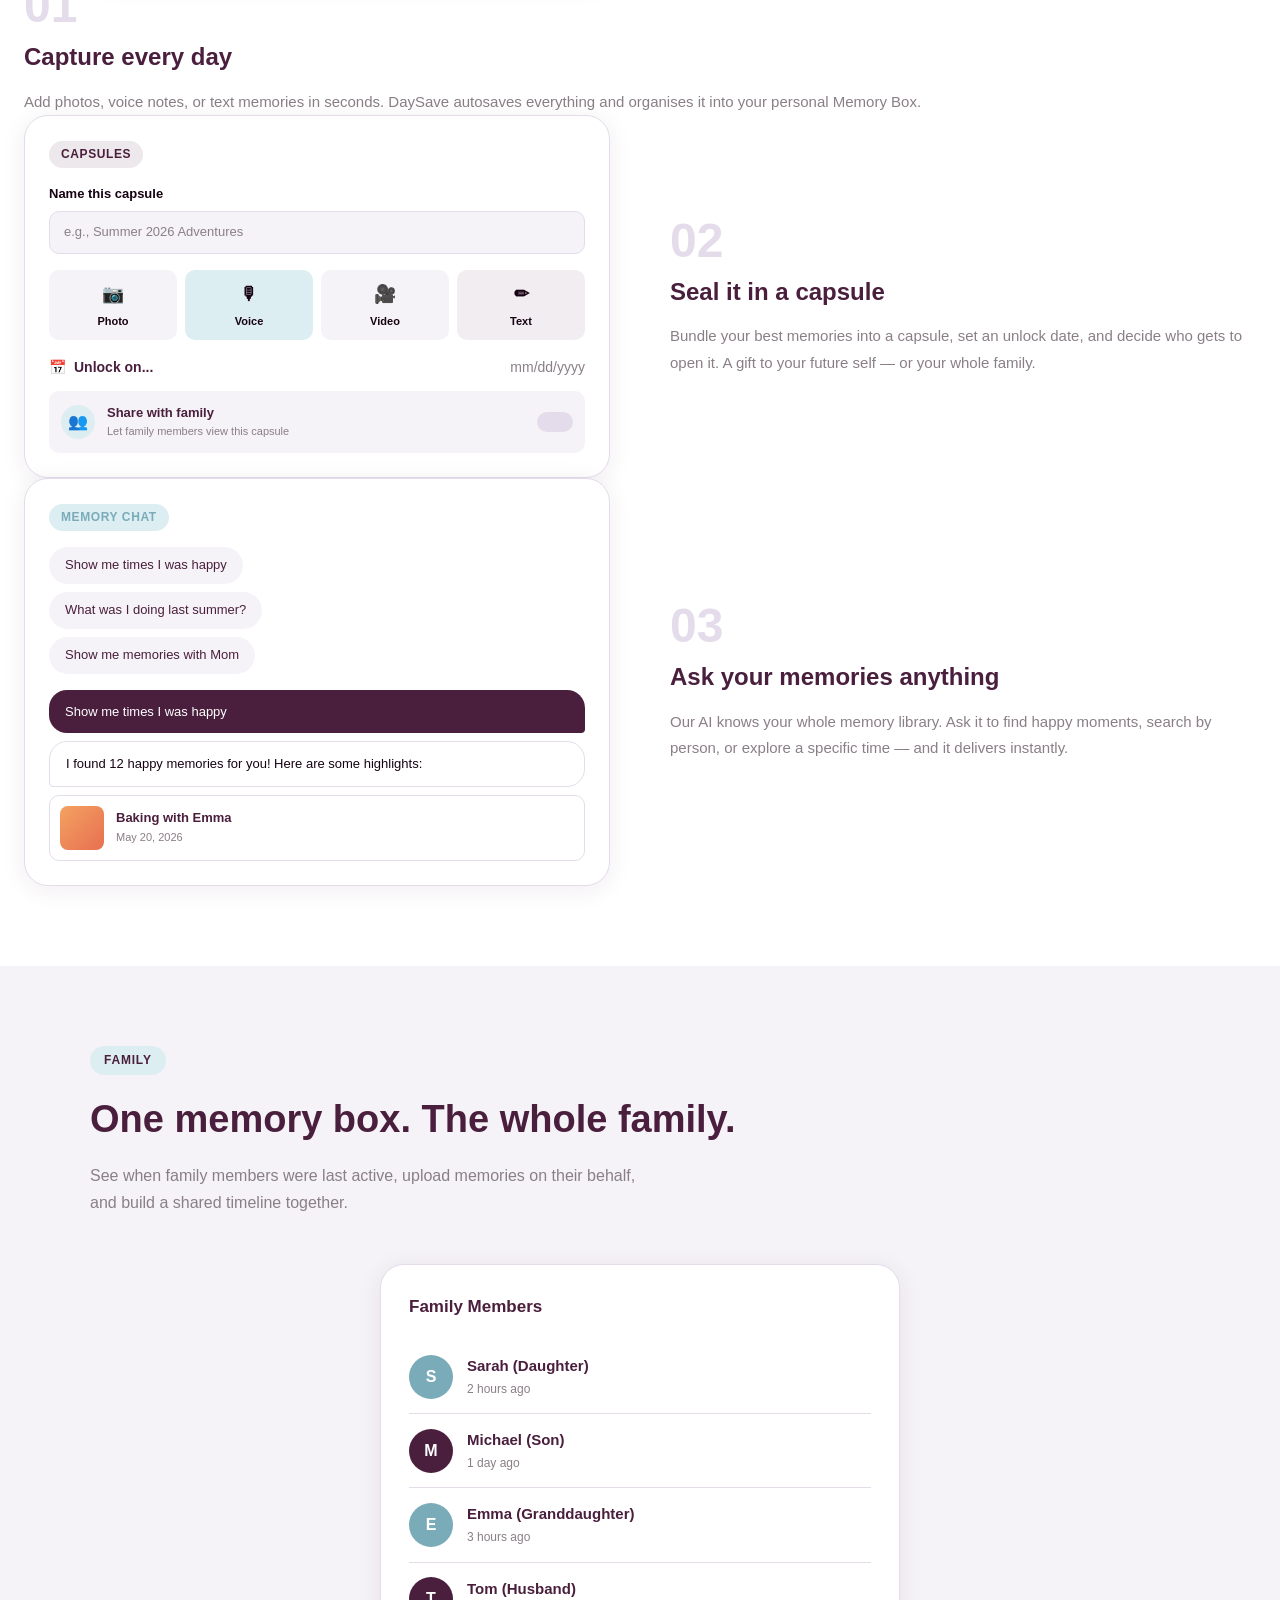
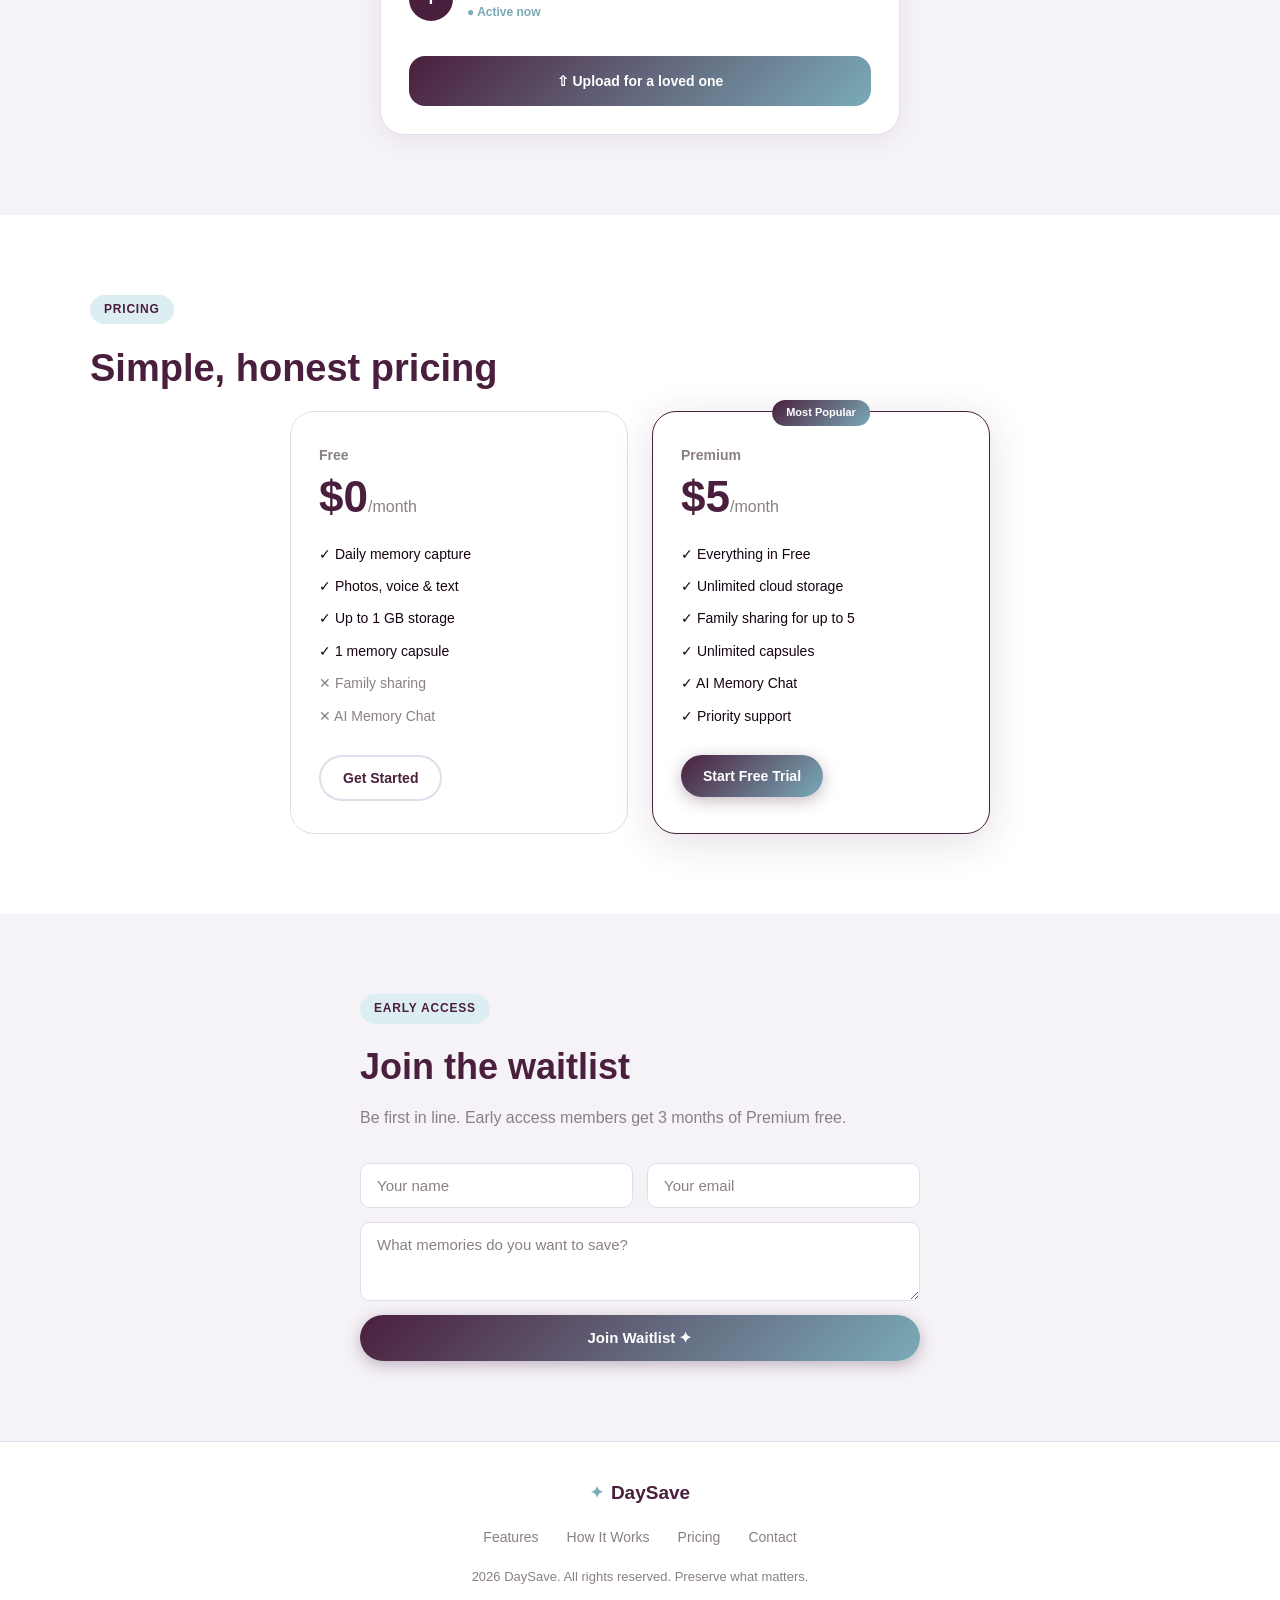
==== commit 11cda5da: "merging" ====
--- a/index.html
+++ b/index.html
@@ -1,145 +1,171 @@
-<!DOCTYPE html>
+<!doctype html>
 <html lang="en">
-<head>
-    <meta charset="UTF-8">
-    <meta name="viewport" content="width=device-width, initial-scale=1.0">
+  <head>
+    <meta charset="UTF-8" />
+    <meta name="viewport" content="width=device-width, initial-scale=1.0" />
     <title>DaySave — Preserve What Matters</title>
-    <link rel="stylesheet" href="styles.css">
-</head>
-<body>
-
+    <link rel="stylesheet" href="styles.css" />
+  </head>
+  <body>
     <!-- NAV -->
     <nav class="nav" id="nav">
-        <div class="nav__inner">
-            <div class="logo">
-                <span class="logo__icon">&#10022;</span> DaySave
-            </div>
-            <ul class="nav__links" id="navLinks">
-                <li><a href="#features">Features</a></li>
-                <li><a href="#how-it-works">How It Works</a></li>
-                <li><a href="#pricing">Pricing</a></li>
-                <li><a href="#contact">Contact</a></li>
-            </ul>
-            <a href="#contact" class="btn">Get Started</a>
-            <button class="hamburger" id="hamburger">&#9776;</button>
-        </div>
+      <div class="nav__inner">
+        <div class="logo"><span class="logo__icon">&#10022;</span> DaySave</div>
+        <ul class="nav__links" id="navLinks">
+          <li><a href="#features">Features</a></li>
+          <li><a href="#how-it-works">How It Works</a></li>
+          <li><a href="#pricing">Pricing</a></li>
+          <li><a href="#contact">Contact</a></li>
+        </ul>
+        <a href="#contact" class="btn">Get Started</a>
+        <button class="dream" id="dream">&#9776;</button>
+      </div>
     </nav>
 
     <!-- HERO -->
     <section class="hero">
-        <div class="hero__text">
-            <div class="hero__badge">&#10022; Your daily memory companion</div>
-            <h1>Save Today.<br>Remember Tomorrow.</h1>
-            <p>DaySave helps you capture photos, voice notes, and memories every day — then uses AI to surface them when they matter most. For you and your family.</p>
-            <div class="hero__btns">
-                <a href="#contact" class="btn btn--lg">Start for Free</a>
-                <a href="#features" class="btn btn--outline btn--lg">See How It Works</a>
-            </div>
-        </div>
-        <div class="hero__phone">
-            <div class="phone">
-                <div class="phone__screen">
-                    <div class="app-header">
-                        <div>
-                            <div class="app-greeting">Good morning,</div>
-                            <div class="app-name-big">Margaret</div>
-                        </div>
-                        <div class="app-avatar">M</div>
-                    </div>
-                    <div class="premium-card">
-                        <div>
-                            <div class="premium-label">Premium Active</div>
-                            <div class="premium-price">$9/month</div>
-                            <div class="premium-sub">Cloud storage + family sharing for 5</div>
-                        </div>
-                        <div class="premium-icon">&#10022;</div>
-                    </div>
-                    <div class="daily-card">
-                        <div class="daily-icon">&#10022;</div>
-                        <div>
-                            <div class="daily-title">Your Daily Memory</div>
-                            <div class="daily-sub">Tap to see a special moment from your past</div>
-                        </div>
-                    </div>
-                    <div class="capture-row">
-                        <div class="capture-btn">
-                            <span>&#128247;</span>
-                            <span>Photo</span>
-                        </div>
-                        <div class="capture-btn">
-                            <span>&#127897;</span>
-                            <span>Voice</span>
-                        </div>
-                        <div class="capture-btn">
-                            <span>&#9999;</span>
-                            <span>Text</span>
-                        </div>
-                    </div>
-                    <div class="app-tabs">
-                        <div class="tab tab--active">&#127968; Home</div>
-                        <div class="tab">&#9711; Memories</div>
-                        <div class="tab">&#9726; Capsules</div>
-                        <div class="tab">&#128101; Family</div>
-                        <div class="tab">&#128172; Chat</div>
-                    </div>
-                </div>
-            </div>
-        </div>
+      <div class="hero__text">
+        <div class="hero__badge">&#10022; Your daily memory companion</div>
+        <h1>Save Today.<br />Remember Tomorrow.</h1>
+        <p>
+          DaySave helps you capture photos, voice notes, and memories every day
+          — then uses AI to surface them when they matter most. For you and your
+          family.
+        </p>
+        <div class="hero__btns">
+          <a href="#contact" class="btn btn--lg">Start for Free</a>
+          <a href="#features" class="btn btn--outline btn--lg"
+            >See How It Works</a
+          >
+        </div>
+      </div>
+      <div class="hero__phone">
+        <div class="phone">
+          <div class="phone__screen">
+            <div class="app-header">
+              <div>
+                <div class="app-greeting">Good morning,</div>
+                <div class="app-name-big">Margaret</div>
+              </div>
+              <div class="app-avatar">M</div>
+            </div>
+            <div class="premium-card">
+              <div>
+                <div class="premium-label">Premium Active</div>
+                <div class="premium-price">$9/month</div>
+                <div class="premium-sub">
+                  Cloud storage + family sharing for 5
+                </div>
+              </div>
+              <div class="premium-icon">&#10022;</div>
+            </div>
+            <div class="daily-card">
+              <div class="daily-icon">&#10022;</div>
+              <div>
+                <div class="daily-title">Your Daily Memory</div>
+                <div class="daily-sub">
+                  Tap to see a special moment from your past
+                </div>
+              </div>
+            </div>
+            <div class="capture-row">
+              <div class="capture-btn">
+                <span>&#128247;</span>
+                <span>Photo</span>
+              </div>
+              <div class="capture-btn">
+                <span>&#127897;</span>
+                <span>Voice</span>
+              </div>
+              <div class="capture-btn">
+                <span>&#9999;</span>
+                <span>Text</span>
+              </div>
+            </div>
+            <div class="app-tabs">
+              <div class="tab tab--active">&#127968; Home</div>
+              <div class="tab">&#9711; Memories</div>
+              <div class="tab">&#9726; Capsules</div>
+              <div class="tab">&#128101; Family</div>
+              <div class="tab">&#128172; Chat</div>
+            </div>
+          </div>
+        </div>
+      </div>
     </section>
 
     <!-- FEATURES -->
     <section class="section" id="features">
-        <div class="section__inner">
-            <div class="section__label">Features</div>
-            <h2>Everything in one place</h2>
-            <p class="section__sub">Five powerful tools to help you capture, preserve, and share every meaningful moment.</p>
-            <div class="feature-grid">
-
-                <div class="feature-card fade">
-                    <div class="feature-card__icon teal">&#10022;</div>
-                    <h3>Daily Memory</h3>
-                    <p>Each morning, DaySave surfaces a special moment from your past — a gentle reminder of what matters most.</p>
-                </div>
-
-                <div class="feature-card fade">
-                    <div class="feature-card__icon plum">&#128444;</div>
-                    <h3>Memory Box</h3>
-                    <p>Browse all your memories by type — Photos, Voice, or Text — and filter by mood: Happy, Peaceful, or Grateful.</p>
-                </div>
-
-                <div class="feature-card feature-card--highlight fade">
-                    <div class="feature-card__icon teal">&#9726;</div>
-                    <h3>Memory Capsules</h3>
-                    <p>Create a capsule with photos, video, voice, and text. Set an unlock date and share it with family when the time comes.</p>
-                </div>
-
-                <div class="feature-card fade">
-                    <div class="feature-card__icon plum">&#128101;</div>
-                    <h3>Family Sharing</h3>
-                    <p>Your whole family shares one memory box. See who's been active, upload for loved ones, and browse your family timeline.</p>
-                </div>
-
-                <div class="feature-card fade">
-                    <div class="feature-card__icon teal">&#128172;</div>
-                    <h3>Memory Chat AI</h3>
-                    <p>Ask your memories anything. "Show me times I was happy." "What was I doing last summer?" AI finds the answer instantly.</p>
-                </div>
-
-                <div class="feature-card fade">
-                    <div class="feature-card__icon plum">&#9729;</div>
-                    <h3>Cloud + Autosave</h3>
-                    <p>Everything backs up automatically. Access your memories from any device, anytime. Never lose a single moment.</p>
-                </div>
-
-            </div>
-        </div>
+      <div class="section__inner">
+        <div class="section__label">Features</div>
+        <h2>Everything in one place</h2>
+        <p class="section__sub">
+          Five powerful tools to help you capture, preserve, and share every
+          meaningful moment.
+        </p>
+        <div class="feature-grid">
+          <div class="feature-card fade">
+            <div class="feature-card__icon teal">&#10022;</div>
+            <h3>Daily Memory</h3>
+            <p>
+              Each morning, DaySave surfaces a special moment from your past — a
+              gentle reminder of what matters most.
+            </p>
+          </div>
+
+          <div class="feature-card fade">
+            <div class="feature-card__icon plum">&#128444;</div>
+            <h3>Memory Box</h3>
+            <p>
+              Browse all your memories by type — Photos, Voice, or Text — and
+              filter by mood: Happy, Peaceful, or Grateful.
+            </p>
+          </div>
+
+          <div class="feature-card feature-card--highlight fade">
+            <div class="feature-card__icon teal">&#9726;</div>
+            <h3>Memory Capsules</h3>
+            <p>
+              Create a capsule with photos, video, voice, and text. Set an
+              unlock date and share it with family when the time comes.
+            </p>
+          </div>
+
+          <div class="feature-card fade">
+            <div class="feature-card__icon teal">&#9726;</div>
+            <h3>Memory Capsules</h3>
+            <p>
+              Create a capsule with photos, video, voice, and text. Set an
+              unlock date and share it with family when the time comes.
+            </p>
+          </div>
+
+          <div class="feature-card fade">
+            <div class="feature-card__icon teal">&#128172;</div>
+            <h3>Memory Chat AI</h3>
+            <p>
+              Ask your memories anything. "Show me times I was happy." "What was
+              I doing last summer?" AI finds the answer instantly.
+            </p>
+          </div>
+
+          <div class="feature-card fade">
+            <div class="feature-card__icon plum">&#9729;</div>
+            <h3>Cloud + Autosave</h3>
+            <p>
+              Everything backs up automatically. Access your memories from any
+              device, anytime. Never lose a single moment.
+            </p>
+          </div>
+        </div>
+      </div>
     </section>
 
     <!-- APP SCREENS SHOWCASE -->
     <section class="section section--alt" id="how-it-works">
-        <div class="section__inner">
-            <div class="section__label">How It Works</div>
-            <h2>Three steps to never forget again</h2>
+      <div class="section__inner">
+        <div class="section__label">How It Works</div>
+        <h2>Three steps to never forget again</h2>
 
             <div class="showcase">
                 <div class="showcase__item fade">
@@ -231,126 +257,224 @@
                         <p>Our AI knows your whole memory library. Ask it to find happy moments, search by person, or explore a specific time — and it delivers instantly.</p>
                     </div>
                 </div>
-            </div>
-        </div>
+              </div>
+            </div>
+            <div class="showcase__text">
+              <div class="step-num">01</div>
+              <h3>Capture every day</h3>
+              <p>
+                Add photos, voice notes, or text memories in seconds. DaySave
+                autosaves everything and organises it into your personal Memory
+                Box.
+              </p>
+            </div>
+          </div>
+
+          <div class="showcase__item showcase__item--flip fade">
+            <div class="showcase__text">
+              <div class="step-num">02</div>
+              <h3>Seal it in a capsule</h3>
+              <p>
+                Bundle your best memories into a capsule, set an unlock date,
+                and decide who gets to open it. A gift to your future self — or
+                your whole family.
+              </p>
+            </div>
+            <div class="showcase__screen">
+              <div class="screen-label plum-label">Capsules</div>
+              <div class="cap-field">
+                <div class="cap-field__label">Name this capsule</div>
+                <div class="cap-field__input">e.g., Summer 2026 Adventures</div>
+              </div>
+              <div class="cap-add">
+                <div class="cap-btn"><span>&#128247;</span> Photo</div>
+                <div class="cap-btn teal-btn"><span>&#127897;</span> Voice</div>
+                <div class="cap-btn"><span>&#127909;</span> Video</div>
+                <div class="cap-btn plum-btn"><span>&#9999;</span> Text</div>
+              </div>
+              <div class="cap-unlock">
+                <span>&#128197;</span> Unlock on...
+                <span class="cap-date">mm/dd/yyyy</span>
+              </div>
+              <div class="cap-share">
+                <span class="cap-share__icon">&#128101;</span>
+                <div>
+                  <strong>Share with family</strong>
+                  <div>Let family members view this capsule</div>
+                </div>
+                <div class="toggle"></div>
+              </div>
+            </div>
+          </div>
+
+          <div class="showcase__item fade">
+            <div class="showcase__screen">
+              <div class="screen-label teal-label">Memory Chat</div>
+              <div class="chat-prompts">
+                <div class="chat-chip">Show me times I was happy</div>
+                <div class="chat-chip">What was I doing last summer?</div>
+                <div class="chat-chip">Show me memories with Mom</div>
+              </div>
+              <div class="chat-bubble chat-bubble--user">
+                Show me times I was happy
+              </div>
+              <div class="chat-bubble chat-bubble--ai">
+                I found 12 happy memories for you! Here are some highlights:
+              </div>
+              <div class="chat-result">
+                <div class="chat-result__img"></div>
+                <div>
+                  <strong>Baking with Emma</strong>
+                  <div class="chat-result__date">May 20, 2026</div>
+                </div>
+              </div>
+            </div>
+            <div class="showcase__text">
+              <div class="step-num">03</div>
+              <h3>Ask your memories anything</h3>
+              <p>
+                Our AI knows your whole memory library. Ask it to find happy
+                moments, search by person, or explore a specific time — and it
+                delivers instantly.
+              </p>
+            </div>
+          </div>
+        </div>
+      </div>
     </section>
 
     <!-- FAMILY -->
     <section class="section" id="family">
-        <div class="section__inner">
-            <div class="section__label">Family</div>
-            <h2>One memory box. The whole family.</h2>
-            <p class="section__sub">See when family members were last active, upload memories on their behalf, and build a shared timeline together.</p>
-            <div class="family-card fade">
-                <div class="family-members">
-                    <h3>Family Members</h3>
-                    <div class="member">
-                        <div class="member__avatar teal-avatar">S</div>
-                        <div>
-                            <strong>Sarah (Daughter)</strong>
-                            <div class="member__time">2 hours ago</div>
-                        </div>
-                    </div>
-                    <div class="member">
-                        <div class="member__avatar plum-avatar">M</div>
-                        <div>
-                            <strong>Michael (Son)</strong>
-                            <div class="member__time">1 day ago</div>
-                        </div>
-                    </div>
-                    <div class="member">
-                        <div class="member__avatar teal-avatar">E</div>
-                        <div>
-                            <strong>Emma (Granddaughter)</strong>
-                            <div class="member__time">3 hours ago</div>
-                        </div>
-                    </div>
-                    <div class="member">
-                        <div class="member__avatar plum-avatar">T</div>
-                        <div>
-                            <strong>Tom (Husband)</strong>
-                            <div class="member__time active">&#9679; Active now</div>
-                        </div>
-                    </div>
-                </div>
-                <div class="family-upload">&#8679; Upload for a loved one</div>
-            </div>
-        </div>
+      <div class="section__inner">
+        <div class="section__label">Family</div>
+        <h2>One memory box. The whole family.</h2>
+        <p class="section__sub">
+          See when family members were last active, upload memories on their
+          behalf, and build a shared timeline together.
+        </p>
+        <div class="family-card fade">
+          <div class="family-members">
+            <h3>Family Members</h3>
+            <div class="member">
+              <div class="member__avatar teal-avatar">S</div>
+              <div>
+                <strong>Sarah (Daughter)</strong>
+                <div class="member__time">2 hours ago</div>
+              </div>
+            </div>
+            <div class="member">
+              <div class="member__avatar plum-avatar">M</div>
+              <div>
+                <strong>Michael (Son)</strong>
+                <div class="member__time">1 day ago</div>
+              </div>
+            </div>
+            <div class="member">
+              <div class="member__avatar teal-avatar">E</div>
+              <div>
+                <strong>Emma (Granddaughter)</strong>
+                <div class="member__time">3 hours ago</div>
+              </div>
+            </div>
+            <div class="member">
+              <div class="member__avatar plum-avatar">T</div>
+              <div>
+                <strong>Tom (Husband)</strong>
+                <div class="member__time active">&#9679; Active now</div>
+              </div>
+            </div>
+          </div>
+          <div class="family-upload">&#8679; Upload for a loved one</div>
+        </div>
+      </div>
     </section>
 
     <!-- PRICING -->
     <section class="section section--alt" id="pricing">
-        <div class="section__inner">
-            <div class="section__label">Pricing</div>
-            <h2>Simple, honest pricing</h2>
-            <div class="pricing-cards">
-                <div class="pricing-card fade">
-                    <div class="pricing-plan">Free</div>
-                    <div class="pricing-price">$0<span>/month</span></div>
-                    <ul class="pricing-list">
-                        <li>&#10003; Daily memory capture</li>
-                        <li>&#10003; Photos, voice &amp; text</li>
-                        <li>&#10003; Up to 1 GB storage</li>
-                        <li>&#10003; 1 memory capsule</li>
-                        <li class="dim">&#10005; Family sharing</li>
-                        <li class="dim">&#10005; AI Memory Chat</li>
-                    </ul>
-                    <a href="#contact" class="btn btn--outline">Get Started</a>
-                </div>
-                <div class="pricing-card pricing-card--highlight fade">
-                    <div class="pricing-badge">Most Popular</div>
-                    <div class="pricing-plan">Premium</div>
-                    <div class="pricing-price">$9<span>/month</span></div>
-                    <ul class="pricing-list">
-                        <li>&#10003; Everything in Free</li>
-                        <li>&#10003; Unlimited cloud storage</li>
-                        <li>&#10003; Family sharing for up to 5</li>
-                        <li>&#10003; Unlimited capsules</li>
-                        <li>&#10003; AI Memory Chat</li>
-                        <li>&#10003; Priority support</li>
-                    </ul>
-                    <a href="#contact" class="btn btn--gradient">Start Free Trial</a>
-                </div>
-            </div>
-        </div>
+      <div class="section__inner">
+        <div class="section__label">Pricing</div>
+        <h2>Simple, honest pricing</h2>
+        <div class="pricing-cards">
+          <div class="pricing-card fade">
+            <div class="pricing-plan">Free</div>
+            <div class="pricing-price">$0<span>/month</span></div>
+            <ul class="pricing-list">
+              <li>&#10003; Daily memory capture</li>
+              <li>&#10003; Photos, voice &amp; text</li>
+              <li>&#10003; Up to 1 GB storage</li>
+              <li>&#10003; 1 memory capsule</li>
+              <li class="dim">&#10005; Family sharing</li>
+              <li class="dim">&#10005; AI Memory Chat</li>
+            </ul>
+            <a href="#contact" class="btn btn--outline">Get Started</a>
+          </div>
+          <div class="pricing-card pricing-card--highlight fade">
+            <div class="pricing-badge">Most Popular</div>
+            <div class="pricing-plan">Premium</div>
+            <div class="pricing-price">$5<span>/month</span></div>
+            <ul class="pricing-list">
+              <li>&#10003; Everything in Free</li>
+              <li>&#10003; Unlimited cloud storage</li>
+              <li>&#10003; Family sharing for up to 5</li>
+              <li>&#10003; Unlimited capsules</li>
+              <li>&#10003; AI Memory Chat</li>
+              <li>&#10003; Priority support</li>
+            </ul>
+            <a href="#contact" class="btn btn--gradient">Start Free Trial</a>
+          </div>
+        </div>
+      </div>
     </section>
 
     <!-- CONTACT -->
     <section class="section" id="contact">
-        <div class="section__inner">
-            <div class="contact">
-                <div class="section__label">Early Access</div>
-                <h2>Join the waitlist</h2>
-                <p>Be first in line. Early access members get 3 months of Premium free.</p>
-                <form id="contactForm" class="form">
-                    <div class="form__row">
-                        <input type="text" name="name" placeholder="Your name" required>
-                        <input type="email" name="email" placeholder="Your email" required>
-                    </div>
-                    <textarea name="message" rows="3" placeholder="What memories do you want to save?"></textarea>
-                    <button type="submit" class="btn btn--gradient btn--lg">Join Waitlist &#10022;</button>
-                </form>
-                <div class="form__success" id="formSuccess">
-                    You are on the list! We will be in touch very soon.
-                </div>
-            </div>
-        </div>
+      <div class="section__inner">
+        <div class="contact">
+          <div class="section__label">Early Access</div>
+          <h2>Join the waitlist</h2>
+          <p>
+            Be first in line. Early access members get 3 months of Premium free.
+          </p>
+          <form id="contactForm" class="form">
+            <div class="form__row">
+              <input type="text" name="name" placeholder="Your name" required />
+              <input
+                type="email"
+                name="email"
+                placeholder="Your email"
+                required
+              />
+            </div>
+            <textarea
+              name="message"
+              rows="3"
+              placeholder="What memories do you want to save?"
+            ></textarea>
+            <button type="submit" class="btn btn--gradient btn--lg">
+              Join Waitlist &#10022;
+            </button>
+          </form>
+          <div class="form__success" id="formSuccess">
+            You are on the list! We will be in touch very soon.
+          </div>
+        </div>
+      </div>
     </section>
 
     <!-- FOOTER -->
     <footer class="footer">
-        <div class="footer__inner">
-            <div class="logo"><span class="logo__icon">&#10022;</span> DaySave</div>
-            <nav>
-                <a href="#features">Features</a>
-                <a href="#how-it-works">How It Works</a>
-                <a href="#pricing">Pricing</a>
-                <a href="#contact">Contact</a>
-            </nav>
-            <p>2026 DaySave. All rights reserved. Preserve what matters.</p>
-        </div>
+      <div class="footer__inner">
+        <div class="logo"><span class="logo__icon">&#10022;</span> DaySave</div>
+        <nav>
+          <a href="#features">Features</a>
+          <a href="#how-it-works">How It Works</a>
+          <a href="#pricing">Pricing</a>
+          <a href="#contact">Contact</a>
+        </nav>
+        <p>2026 DaySave. All rights reserved. Preserve what matters.</p>
+      </div>
     </footer>
 
     <script src="script.js"></script>
-</body>
+  </body>
 </html>
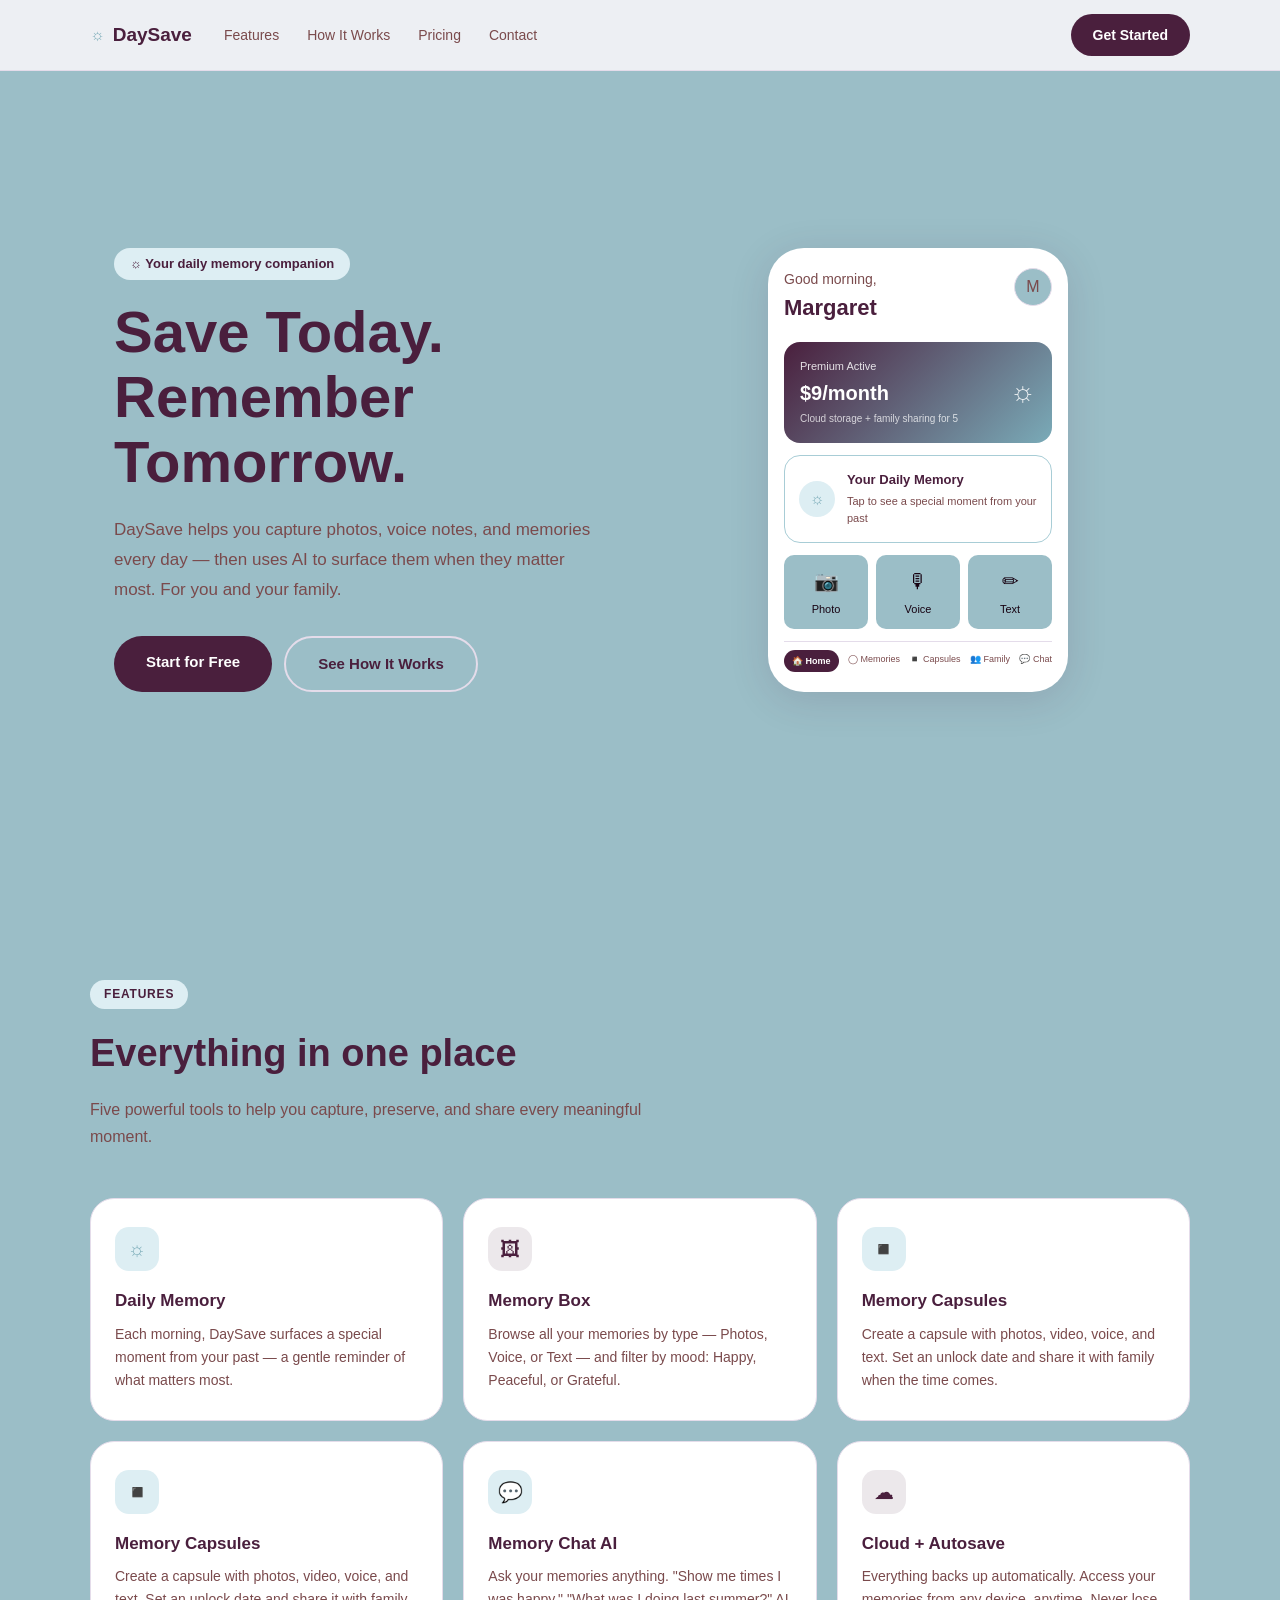
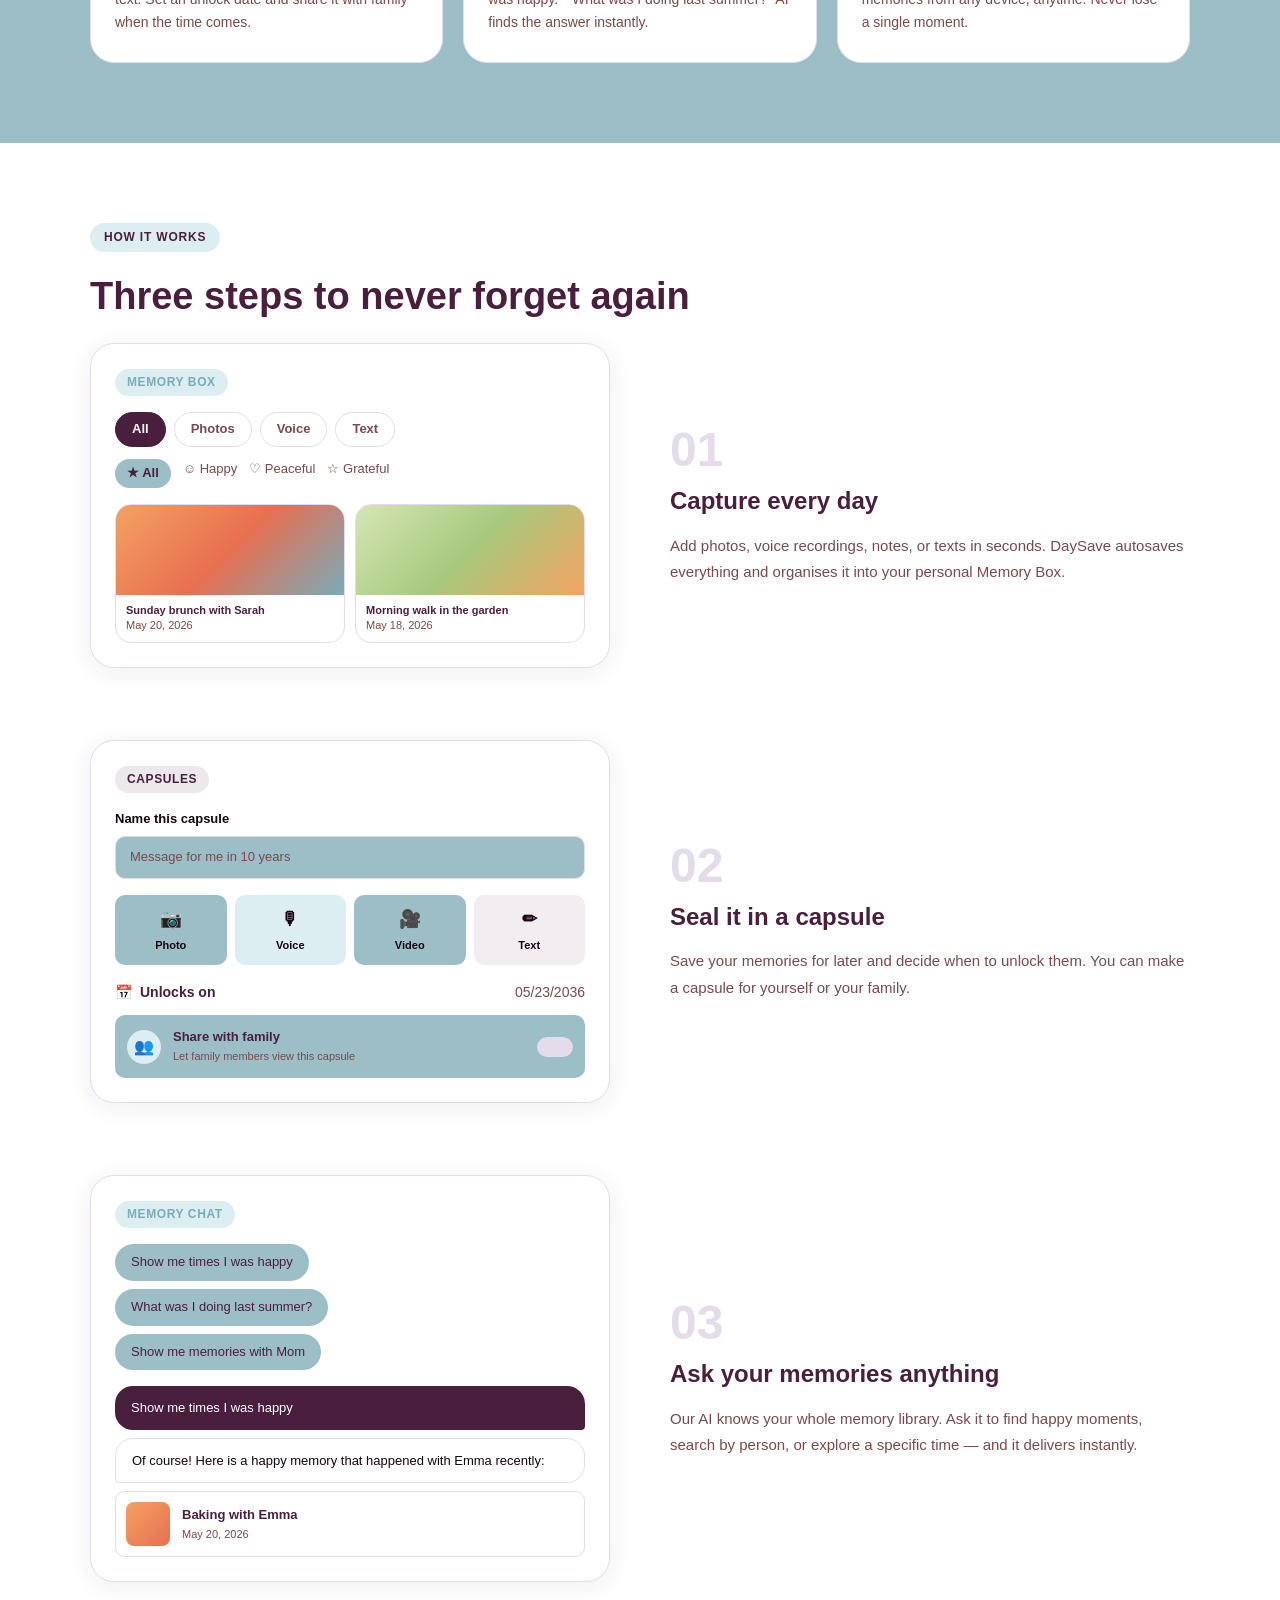
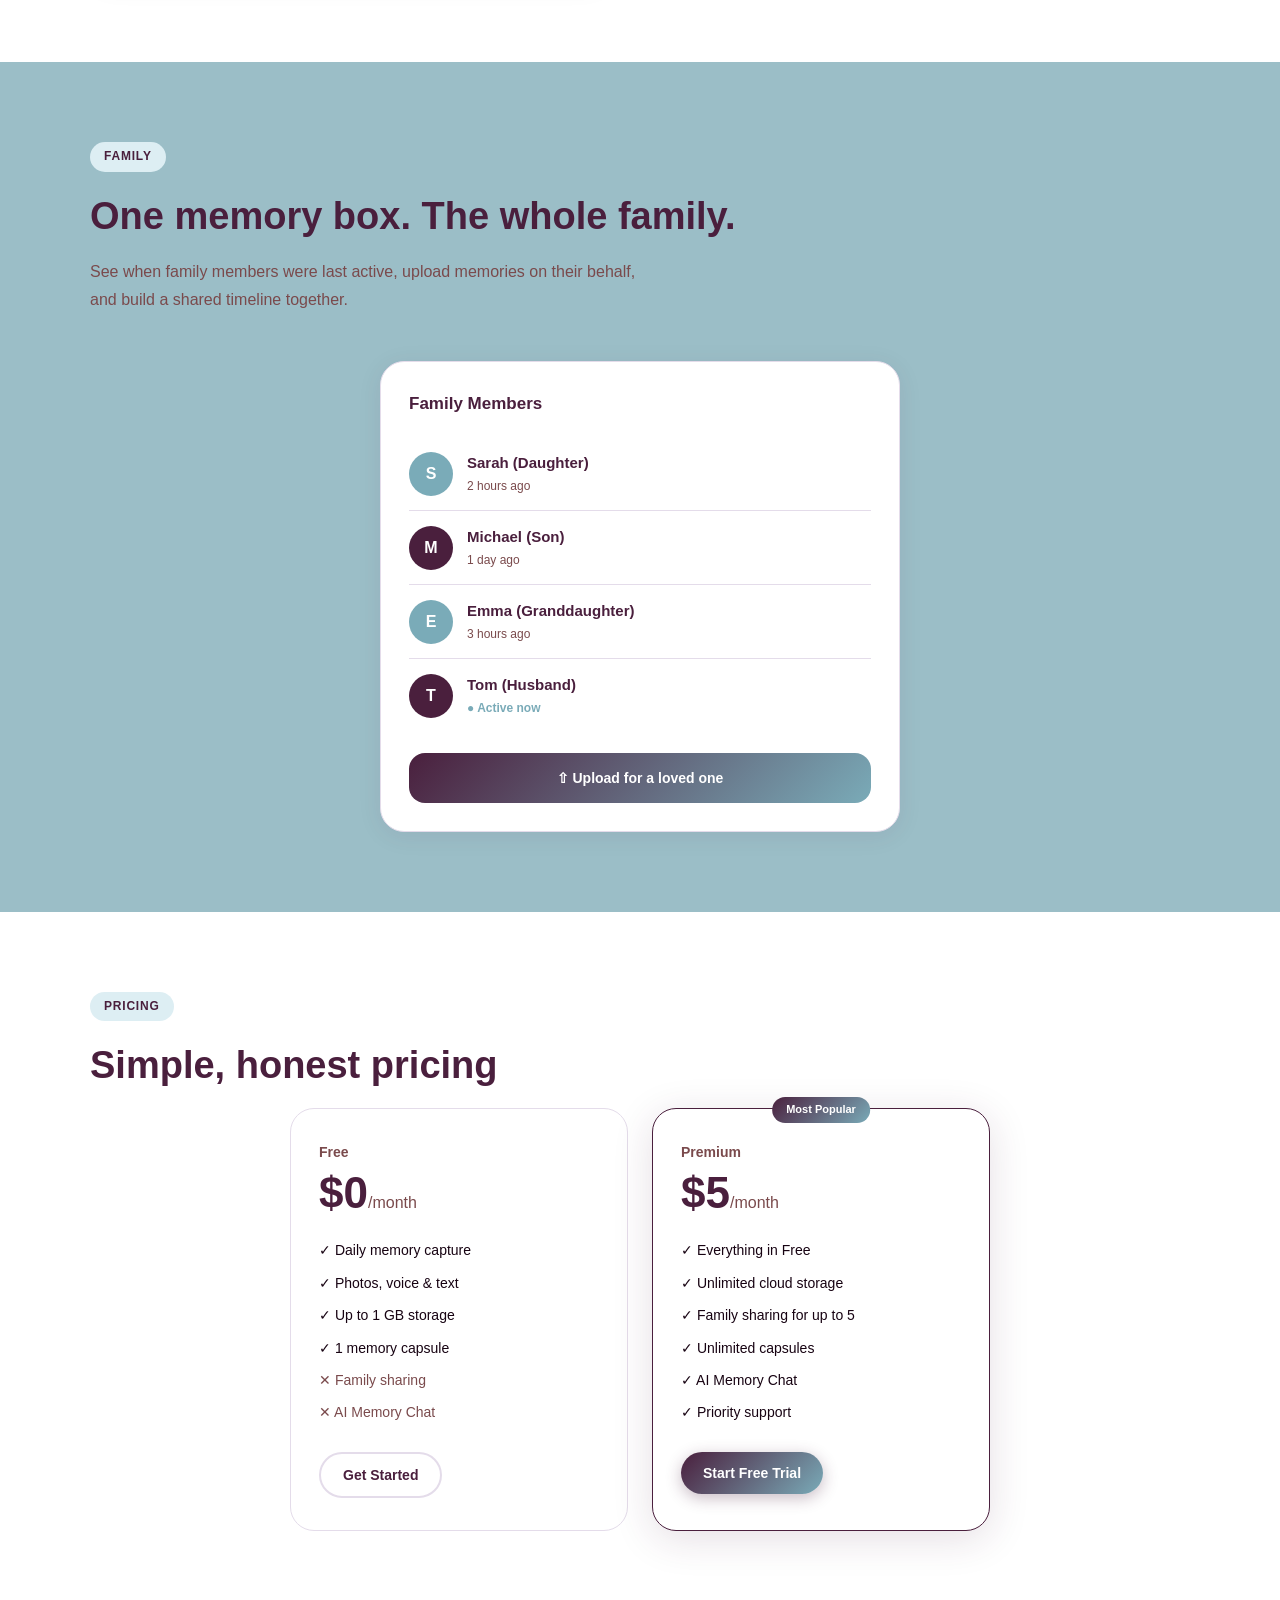
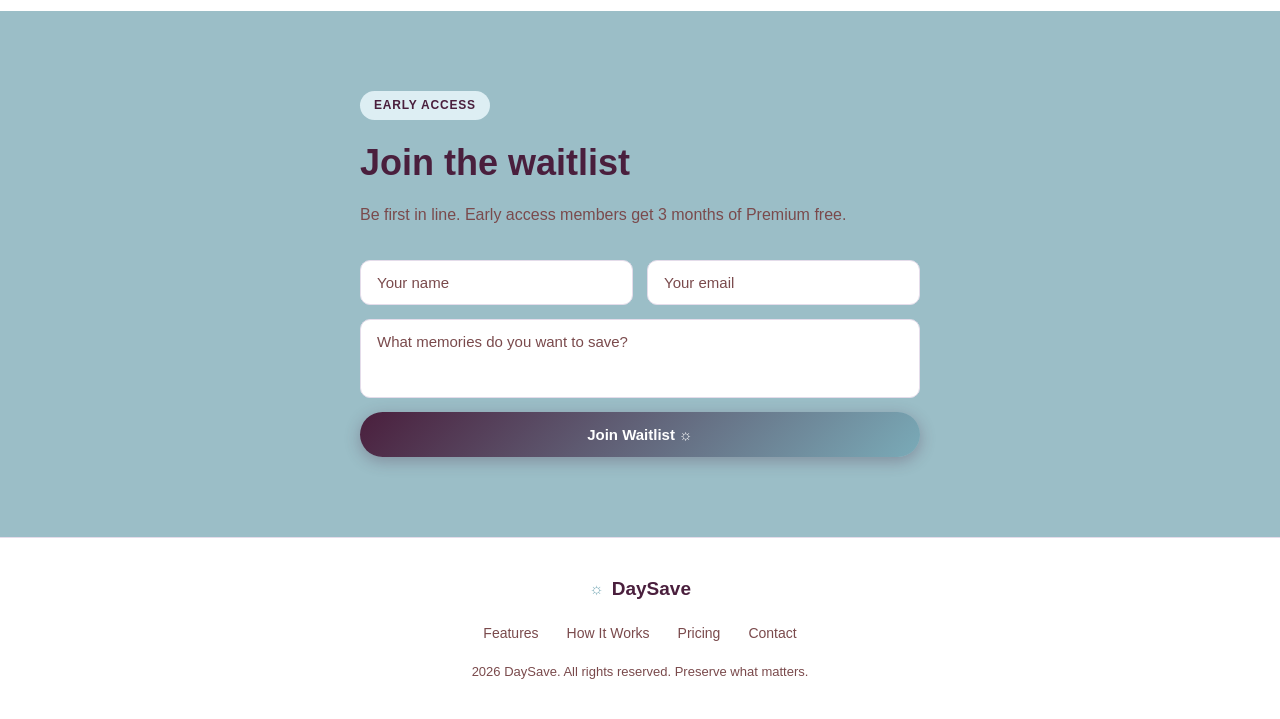
==== commit 507c5fa2: "fixed styling issues and changed resizing" ====
--- a/index.html
+++ b/index.html
@@ -10,7 +10,7 @@
     <!-- NAV -->
     <nav class="nav" id="nav">
       <div class="nav__inner">
-        <div class="logo"><span class="logo__icon">&#10022;</span> DaySave</div>
+        <div class="logo"><span class="logo__icon">☼</span> DaySave</div>
         <ul class="nav__links" id="navLinks">
           <li><a href="#features">Features</a></li>
           <li><a href="#how-it-works">How It Works</a></li>
@@ -25,7 +25,7 @@
     <!-- HERO -->
     <section class="hero">
       <div class="hero__text">
-        <div class="hero__badge">&#10022; Your daily memory companion</div>
+        <div class="hero__badge">☼ Your daily memory companion</div>
         <h1>Save Today.<br />Remember Tomorrow.</h1>
         <p>
           DaySave helps you capture photos, voice notes, and memories every day
@@ -57,10 +57,10 @@
                   Cloud storage + family sharing for 5
                 </div>
               </div>
-              <div class="premium-icon">&#10022;</div>
+              <div class="premium-icon">☼</div>
             </div>
             <div class="daily-card">
-              <div class="daily-icon">&#10022;</div>
+              <div class="daily-icon">☼</div>
               <div>
                 <div class="daily-title">Your Daily Memory</div>
                 <div class="daily-sub">
@@ -105,7 +105,7 @@
         </p>
         <div class="feature-grid">
           <div class="feature-card fade">
-            <div class="feature-card__icon teal">&#10022;</div>
+            <div class="feature-card__icon teal">☼</div>
             <h3>Daily Memory</h3>
             <p>
               Each morning, DaySave surfaces a special moment from your past — a
@@ -122,7 +122,7 @@
             </p>
           </div>
 
-          <div class="feature-card feature-card--highlight fade">
+          <div class="feature-card fade">
             <div class="feature-card__icon teal">&#9726;</div>
             <h3>Memory Capsules</h3>
             <p>
@@ -259,86 +259,10 @@
                 </div>
               </div>
             </div>
-            <div class="showcase__text">
-              <div class="step-num">01</div>
-              <h3>Capture every day</h3>
-              <p>
-                Add photos, voice notes, or text memories in seconds. DaySave
-                autosaves everything and organises it into your personal Memory
-                Box.
-              </p>
-            </div>
-          </div>
-
-          <div class="showcase__item showcase__item--flip fade">
-            <div class="showcase__text">
-              <div class="step-num">02</div>
-              <h3>Seal it in a capsule</h3>
-              <p>
-                Bundle your best memories into a capsule, set an unlock date,
-                and decide who gets to open it. A gift to your future self — or
-                your whole family.
-              </p>
-            </div>
-            <div class="showcase__screen">
-              <div class="screen-label plum-label">Capsules</div>
-              <div class="cap-field">
-                <div class="cap-field__label">Name this capsule</div>
-                <div class="cap-field__input">e.g., Summer 2026 Adventures</div>
-              </div>
-              <div class="cap-add">
-                <div class="cap-btn"><span>&#128247;</span> Photo</div>
-                <div class="cap-btn teal-btn"><span>&#127897;</span> Voice</div>
-                <div class="cap-btn"><span>&#127909;</span> Video</div>
-                <div class="cap-btn plum-btn"><span>&#9999;</span> Text</div>
-              </div>
-              <div class="cap-unlock">
-                <span>&#128197;</span> Unlock on...
-                <span class="cap-date">mm/dd/yyyy</span>
-              </div>
-              <div class="cap-share">
-                <span class="cap-share__icon">&#128101;</span>
-                <div>
-                  <strong>Share with family</strong>
-                  <div>Let family members view this capsule</div>
-                </div>
-                <div class="toggle"></div>
-              </div>
-            </div>
-          </div>
-
-          <div class="showcase__item fade">
-            <div class="showcase__screen">
-              <div class="screen-label teal-label">Memory Chat</div>
-              <div class="chat-prompts">
-                <div class="chat-chip">Show me times I was happy</div>
-                <div class="chat-chip">What was I doing last summer?</div>
-                <div class="chat-chip">Show me memories with Mom</div>
-              </div>
-              <div class="chat-bubble chat-bubble--user">
-                Show me times I was happy
-              </div>
-              <div class="chat-bubble chat-bubble--ai">
-                I found 12 happy memories for you! Here are some highlights:
-              </div>
-              <div class="chat-result">
-                <div class="chat-result__img"></div>
-                <div>
-                  <strong>Baking with Emma</strong>
-                  <div class="chat-result__date">May 20, 2026</div>
-                </div>
-              </div>
-            </div>
-            <div class="showcase__text">
-              <div class="step-num">03</div>
-              <h3>Ask your memories anything</h3>
-              <p>
-                Our AI knows your whole memory library. Ask it to find happy
-                moments, search by person, or explore a specific time — and it
-                delivers instantly.
-              </p>
-            </div>
-          </div>
+
+            </div>
+          </div>
+
         </div>
       </div>
     </section>
@@ -445,13 +369,14 @@
                 required
               />
             </div>
-            <textarea
+            <textarea style="resize: none;"
               name="message"
               rows="3"
               placeholder="What memories do you want to save?"
+              resize=none
             ></textarea>
             <button type="submit" class="btn btn--gradient btn--lg">
-              Join Waitlist &#10022;
+              Join Waitlist ☼
             </button>
           </form>
           <div class="form__success" id="formSuccess">
@@ -464,7 +389,7 @@
     <!-- FOOTER -->
     <footer class="footer">
       <div class="footer__inner">
-        <div class="logo"><span class="logo__icon">&#10022;</span> DaySave</div>
+        <div class="logo"><span class="logo__icon">☼</span> DaySave</div>
         <nav>
           <a href="#features">Features</a>
           <a href="#how-it-works">How It Works</a>
--- a/styles.css
+++ b/styles.css
@@ -15,12 +15,12 @@
   --teal: #7aabb8; /* blue-gray teal – secondary */
   --teal-light: #a8cdd6; /* lighter teal */
   --teal-bg: #ddeef3;
-  --bg: #f5f3f7; /*page background */
+  --bg: #9bbec7; /*page background */
   --bg-alt: #ede9f0;
   --white: #ffffff;
   --border: #e4dcea;
   --text: #170312;
-  --text-soft: #8a7f87;
+  --text-soft: #7a4a4c;
   --grad: linear-gradient(135deg, #4a1f3d 0%, #7aabb8 100%);
   --radius-sm: 10px;
   --radius: 16px;
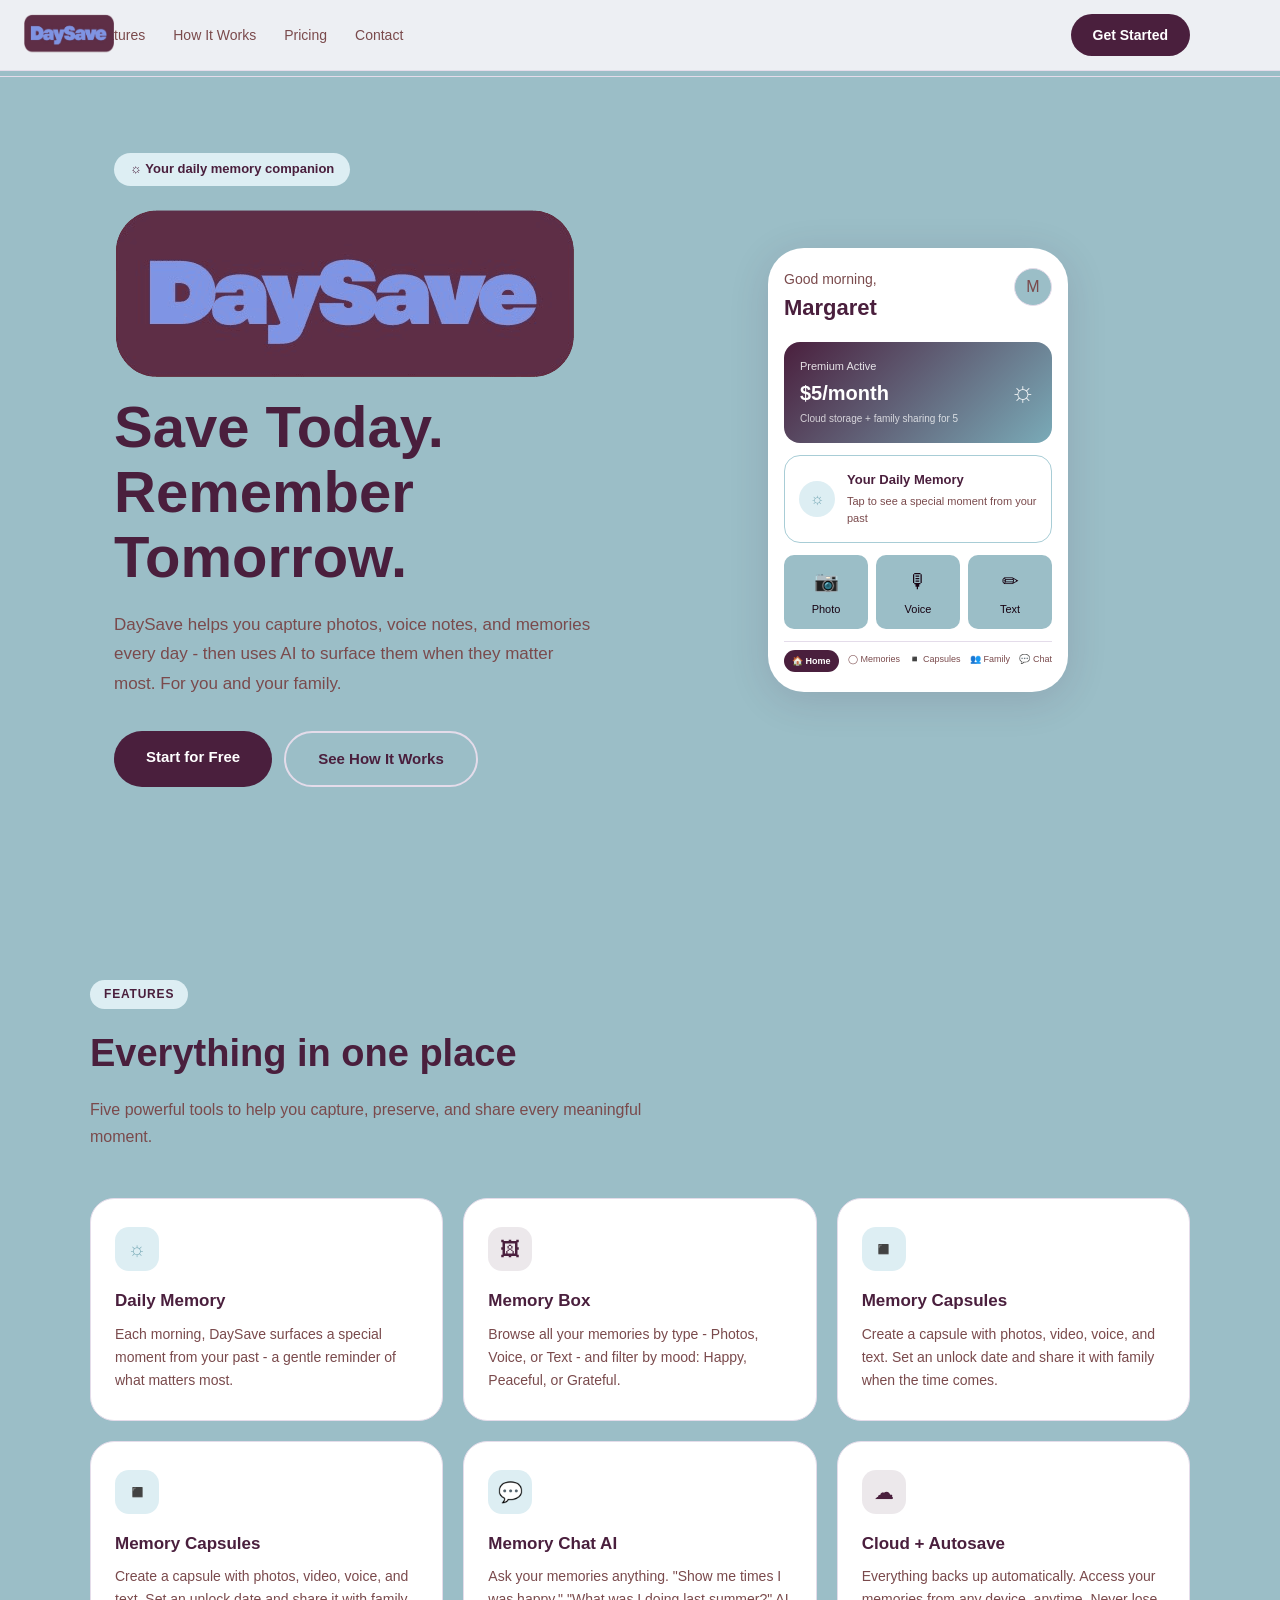
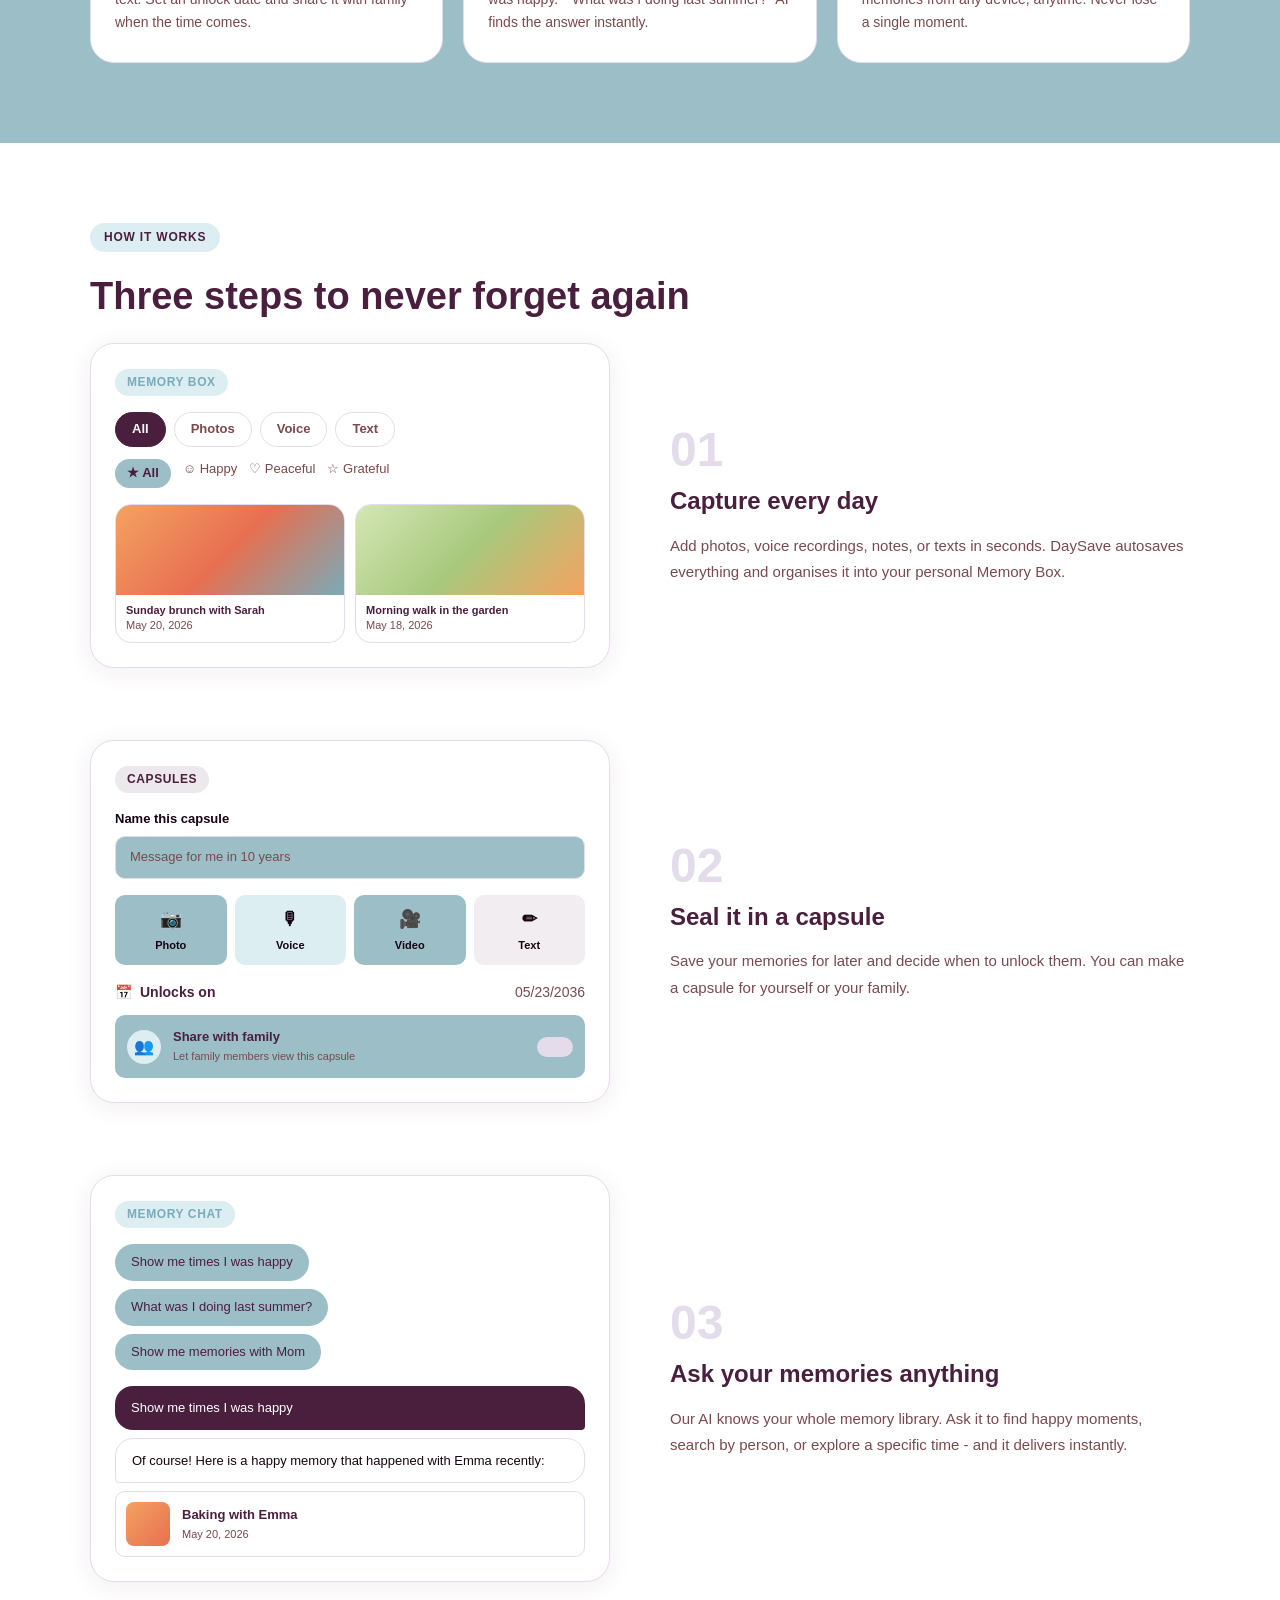
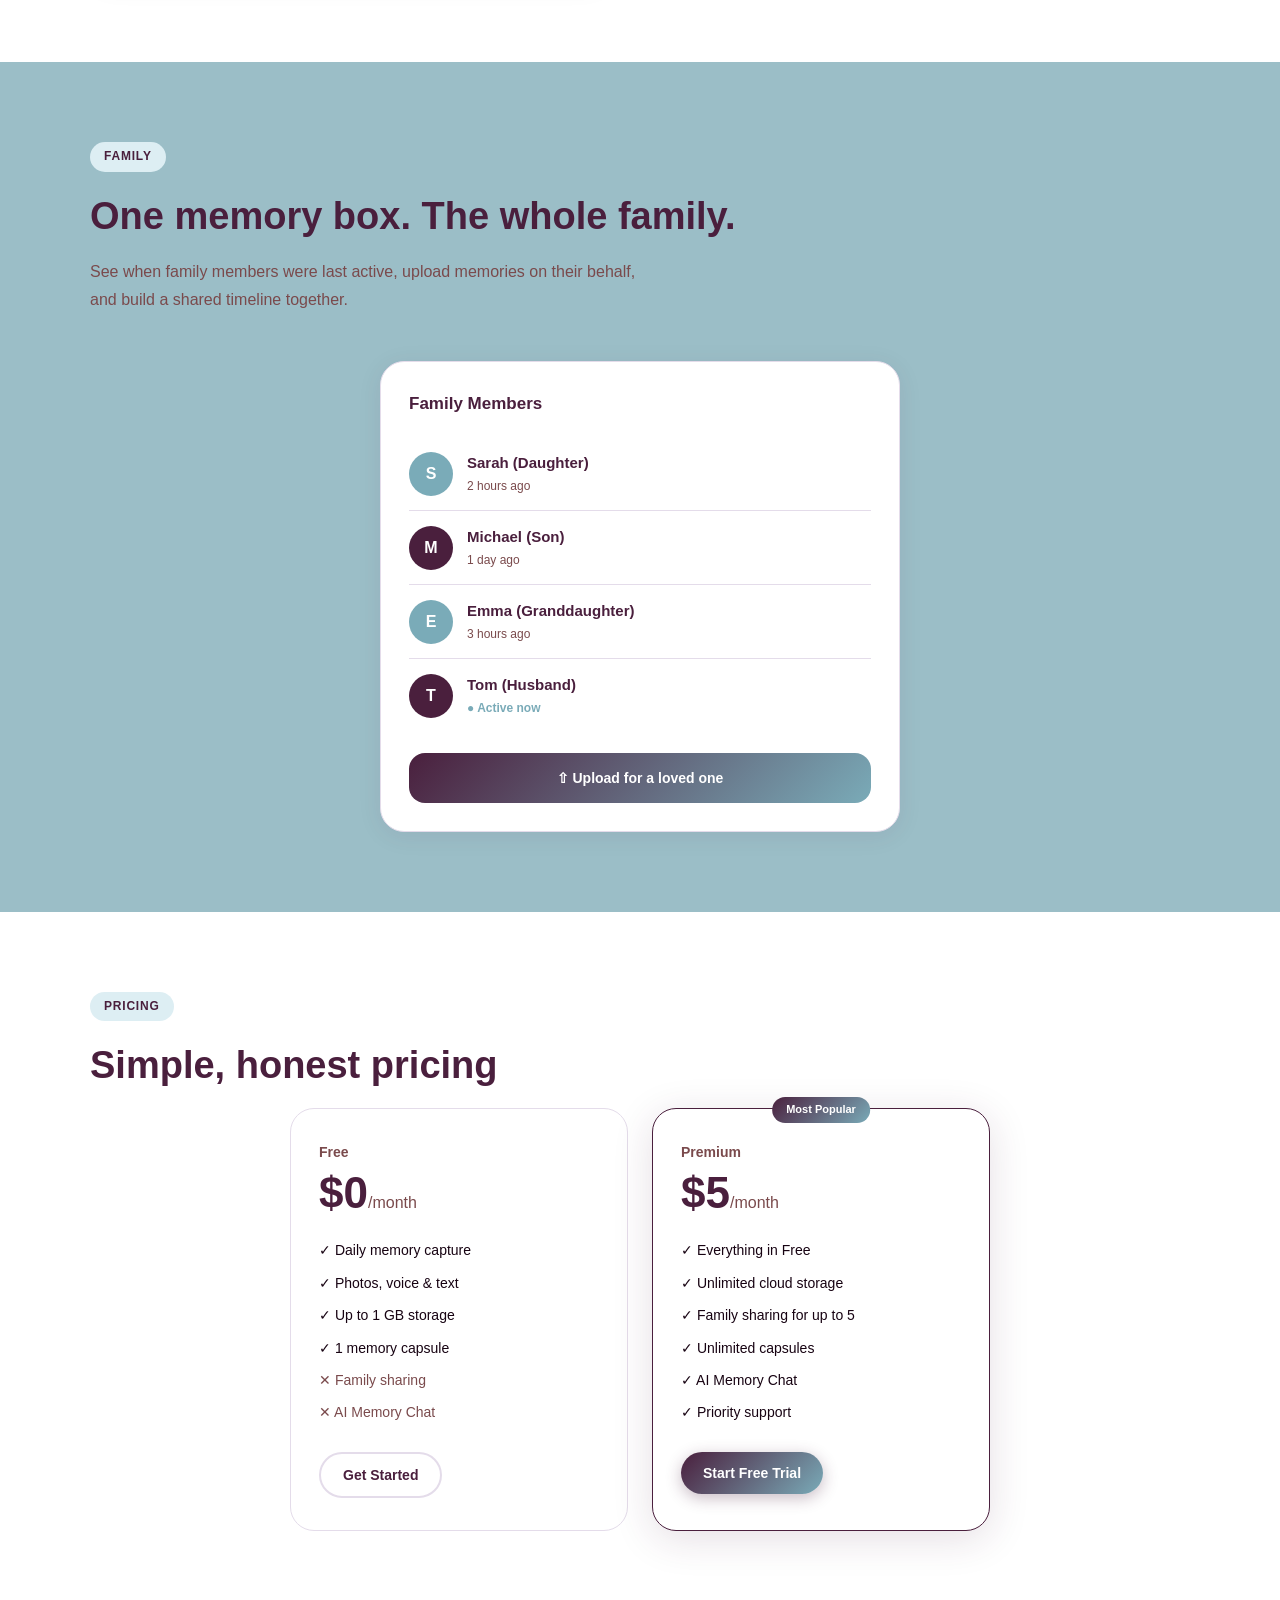
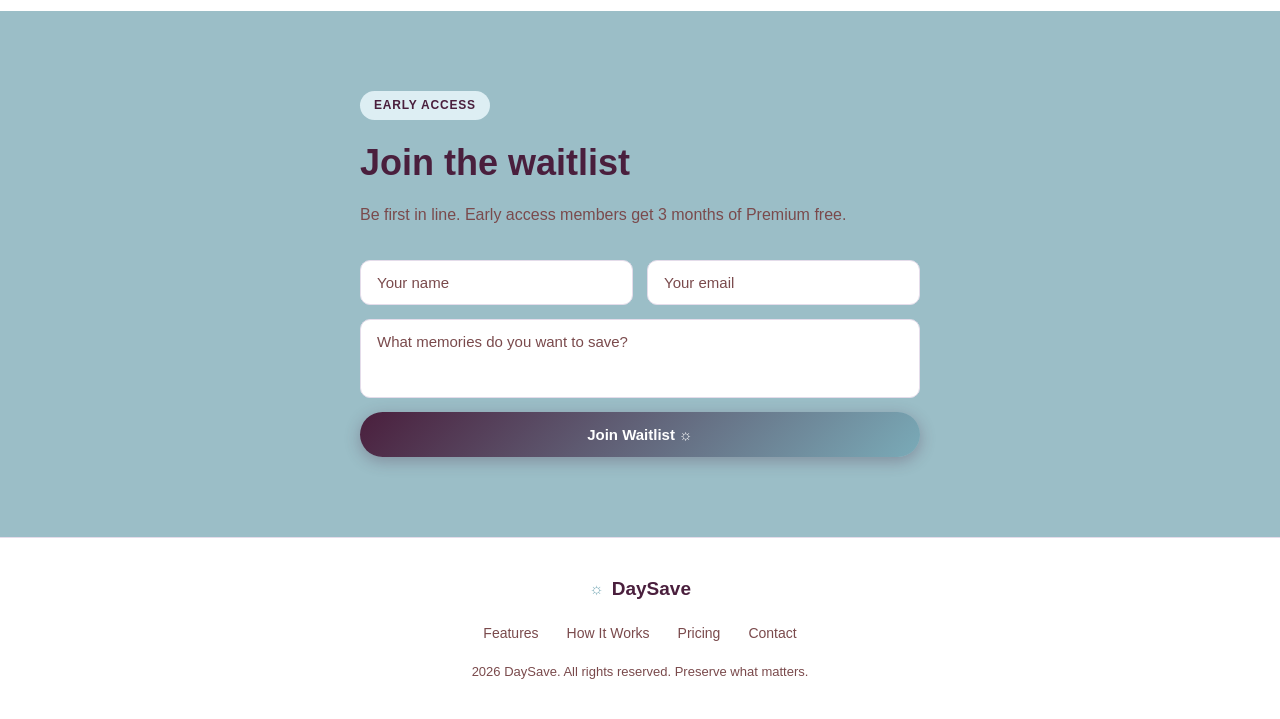
==== commit a5a11485: "added figma and demo and tweaked website" ====
--- a/index.html
+++ b/index.html
@@ -3,14 +3,16 @@
   <head>
     <meta charset="UTF-8" />
     <meta name="viewport" content="width=device-width, initial-scale=1.0" />
-    <title>DaySave — Preserve What Matters</title>
+    <title>DaySave - Preserve What Matters</title>
     <link rel="stylesheet" href="styles.css" />
   </head>
   <body>
     <!-- NAV -->
     <nav class="nav" id="nav">
+        <nav class="nav_logo">
+        <img src = "Logo1.png" width="90px" height="40px">
+        </nav>
       <div class="nav__inner">
-        <div class="logo"><span class="logo__icon">☼</span> DaySave</div>
         <ul class="nav__links" id="navLinks">
           <li><a href="#features">Features</a></li>
           <li><a href="#how-it-works">How It Works</a></li>
@@ -26,10 +28,11 @@
     <section class="hero">
       <div class="hero__text">
         <div class="hero__badge">☼ Your daily memory companion</div>
+        <img src = "Logo1.png">
         <h1>Save Today.<br />Remember Tomorrow.</h1>
         <p>
           DaySave helps you capture photos, voice notes, and memories every day
-          — then uses AI to surface them when they matter most. For you and your
+          - then uses AI to surface them when they matter most. For you and your
           family.
         </p>
         <div class="hero__btns">
@@ -52,7 +55,7 @@
             <div class="premium-card">
               <div>
                 <div class="premium-label">Premium Active</div>
-                <div class="premium-price">$9/month</div>
+                <div class="premium-price">$5/month</div>
                 <div class="premium-sub">
                   Cloud storage + family sharing for 5
                 </div>
@@ -108,7 +111,7 @@
             <div class="feature-card__icon teal">☼</div>
             <h3>Daily Memory</h3>
             <p>
-              Each morning, DaySave surfaces a special moment from your past — a
+              Each morning, DaySave surfaces a special moment from your past - a
               gentle reminder of what matters most.
             </p>
           </div>
@@ -117,7 +120,7 @@
             <div class="feature-card__icon plum">&#128444;</div>
             <h3>Memory Box</h3>
             <p>
-              Browse all your memories by type — Photos, Voice, or Text — and
+              Browse all your memories by type - Photos, Voice, or Text - and
               filter by mood: Happy, Peaceful, or Grateful.
             </p>
           </div>
@@ -254,7 +257,7 @@
                     <div class="showcase__text">
                         <div class="step-num">03</div>
                         <h3>Ask your memories anything</h3>
-                        <p>Our AI knows your whole memory library. Ask it to find happy moments, search by person, or explore a specific time — and it delivers instantly.</p>
+                        <p>Our AI knows your whole memory library. Ask it to find happy moments, search by person, or explore a specific time - and it delivers instantly.</p>
                     </div>
                 </div>
               </div>
--- a/styles.css
+++ b/styles.css
@@ -9,10 +9,10 @@
 
 /* ===== DESIGN TOKENS (from wireframe) ===== */
 :root {
-  --plum: #4a1f3d; /* dark plum – headings, primary */
-  --plum-deep: #3d1a32; /* deeper plum */
+  --plum: #4a1f3d; /* headings, primary */
+  --plum-deep: #3d1a32; /* highlight plum */
   --plum-light: #7a4f6d; /* lighter plum for accents */
-  --teal: #7aabb8; /* blue-gray teal – secondary */
+  --teal: #7aabb8; /* blue-gray secondary */
   --teal-light: #a8cdd6; /* lighter teal */
   --teal-bg: #ddeef3;
   --bg: #9bbec7; /*page background */
@@ -107,6 +107,17 @@
   padding: 14px 24px;
   transition: var(--ease);
 }
+.nav_logo {
+  position: fixed;
+  top: 0;
+  left: 0;
+  right: 0;
+  z-index: 100;
+  border-bottom: 1px solid var(--border);
+  padding: 14px 24px;
+  transition: var(--ease);
+}
+
 .nav__inner {
   max-width: var(--max);
   margin: 0 auto;
